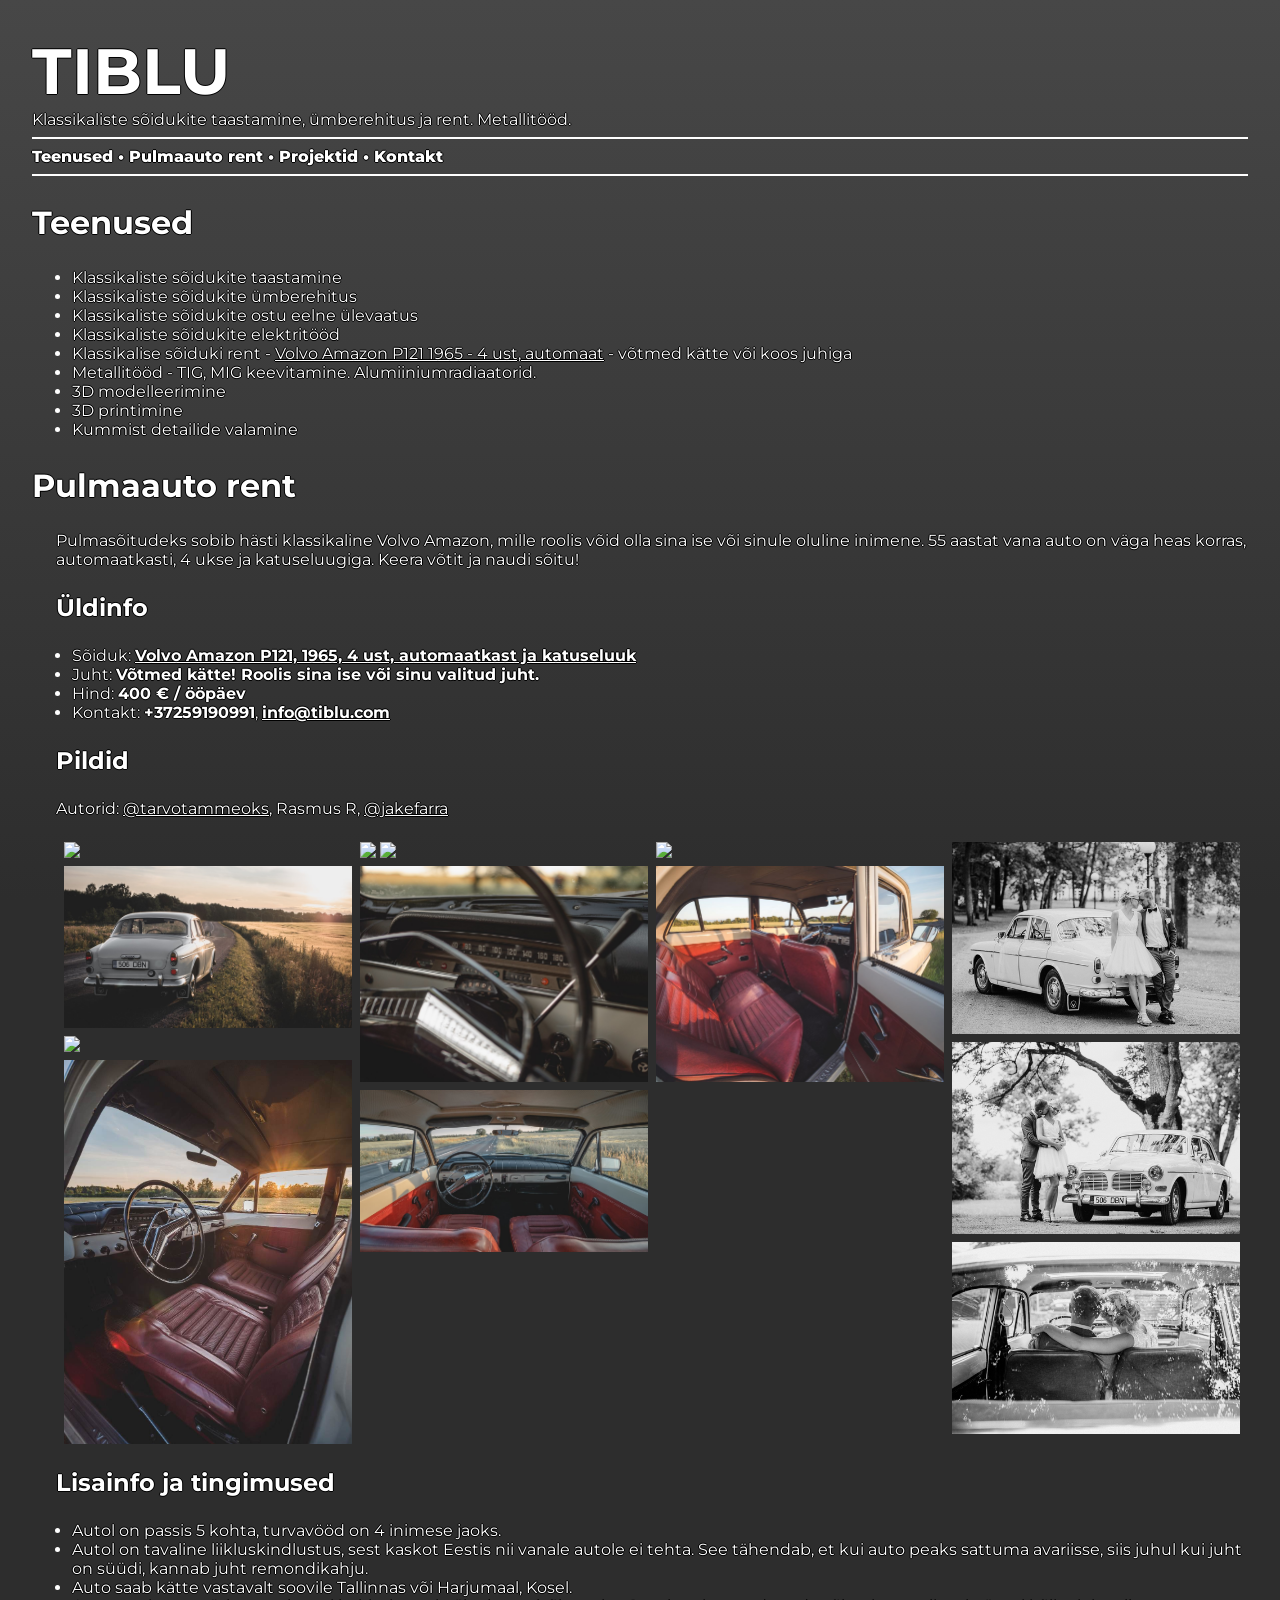
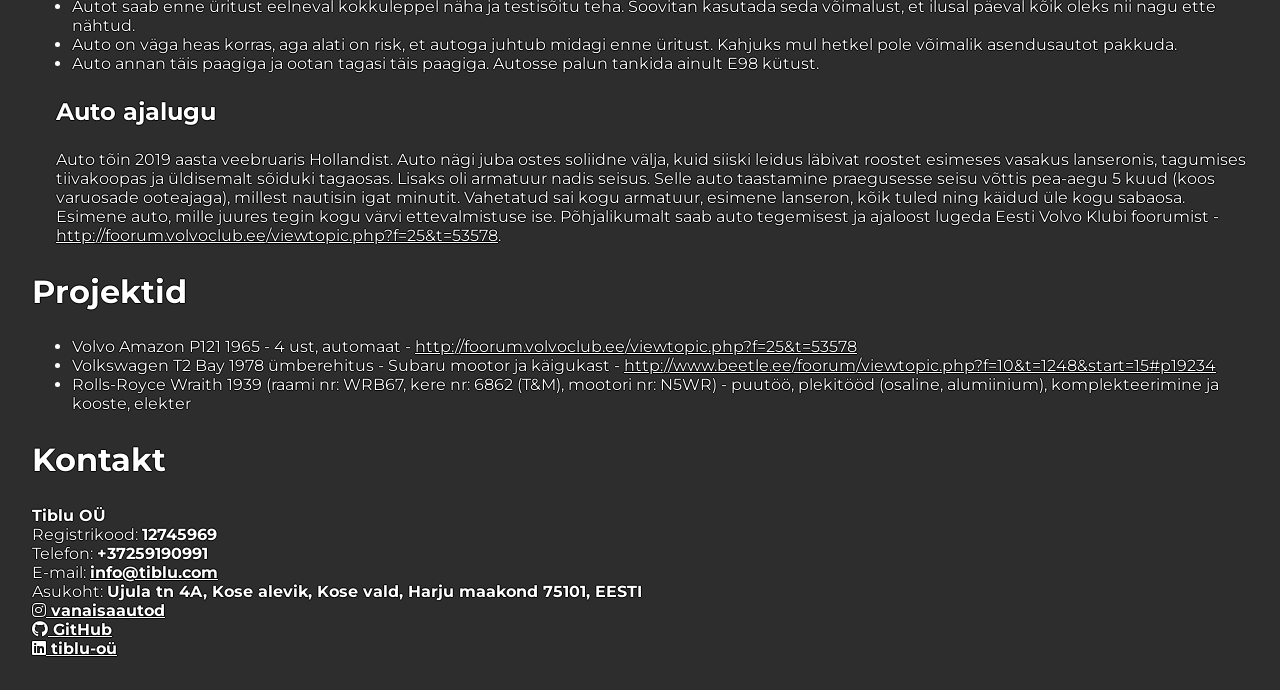
==== index.html @ 25f1cd24 "Add Rolls-Royce project and GitHub link" ====
<!DOCTYPE html>
<html lang="et">

<head>

    <meta charset="utf-8">
    <meta http-equiv="X-UA-Compatible" content="IE=edge">
    <meta name="viewport" content="width=device-width, initial-scale=1">
    <meta name="description" content="Metallitööd ja klassikaliste autode taastamine.">
    <meta name="keywords" content="vanasõidukid, klassikalised autod, metallitööd, keevitamine, tig, mig, radiaatorid, alumiiniumradiaatorid, autod, intercooler">

    <title>Tiblu.com - Tiblu OÜ - klassikaliste autode taastamine ja ümberehitus. Metallitööd.</title>

    <link href="https://fonts.googleapis.com/css?family=Montserrat:400,700" rel="stylesheet" type="text/css">
    <link href="https://cdnjs.cloudflare.com/ajax/libs/font-awesome/5.10.2/css/all.min.css" rel="stylesheet" type="text/css">

    <style>
        body {
            font-family: "Montserrat", "Helvetica Neue", Helvetica, Arial, sans-serif;
            color: white;
            padding: 2em;
            font-size: 16px;
            margin: 0 auto;
            text-shadow: -1px 0 black, 0 1px black, 1px 0 black, 0 -1px black;
            word-wrap: break-word;
            height: 100%;
            background: #2d2d2d linear-gradient(#474747, #2d2d2d) no-repeat fixed;
        }

        a {
            color: white;
        }

        a:hover {
            color: #97dc03
        }

        h1 {
            font-size: 4em;
        }

        h2 {
            font-size: 2em;
        }

        h3 {
            font-size: 1.5em;
        }

        h4 {
            font-size: 1em;
        }

        ul {
            padding-left: 1em;
        }

        header h1 {
            margin: 0;
        }

        header p {
            margin: 0;
        }

        nav {
            font-weight: 800;
            text-decoration: none;
        }

        nav a {
            text-decoration: none;
        }

        nav a:hover {
            text-decoration: underline;
        }

        section > section {
            padding: 0 0 0 1.5em;
        }

        hr {
            border: 0;
            border-bottom: 2px solid white;
        }

        /** SRC: https://www.w3schools.com/howto/howto_css_image_grid_responsive.asp **/
        .row {
            display: flex;
            flex-wrap: wrap;
            padding: 0 4px;
        }

        /* Create 4 equal columns that sits next to each other */
        .column {
            box-sizing: border-box;
            flex: 25%;
            max-width: 25%;
            padding: 0 4px;
        }

        .column img {
            margin-top: 8px;
            vertical-align: middle;
            width: 100%;
        }

        /* Responsive layout - makes a two column-layout instead of four columns */
        @media screen and (max-width: 800px) {
            .column {
                flex: 50%;
                max-width: 50%;
            }
        }

        /* Responsive layout - makes the two columns stack on top of each other instead of next to each other */
        @media screen and (max-width: 600px) {
            .column {
                flex: 100%;
                max-width: 100%;
            }
        }
    </style>
</head>

<body>

<header>
    <h1>TIBLU</h1>
    <p>
        Klassikaliste sõidukite taastamine, ümberehitus ja rent. Metallitööd.
    </p>
    <hr/>
    <nav>
        <a href="#teenused">Teenused</a> &bull; <a href="#pulmaauto_rent"> Pulmaauto rent</a> &bull; <a href="#projektid">Projektid</a> &bull; <a href="#kontakt">Kontakt</a>
    </nav>
    <hr/>
</header>
<section>
    <h2 id="teenused">Teenused</h2>
    <section>
        <ul>
            <li>Klassikaliste sõidukite taastamine</li>
            <li>Klassikaliste sõidukite ümberehitus</li>
            <li>Klassikaliste sõidukite ostu eelne ülevaatus</li>
            <li>Klassikaliste sõidukite elektritööd</li>
            <li>Klassikalise sõiduki rent - <a href="#pulmaauto_rent">Volvo Amazon P121 1965 - 4 ust, automaat</a> - võtmed kätte või koos juhiga</li>
            <li>Metallitööd - TIG, MIG keevitamine. Alumiiniumradiaatorid.</li>
            <li>3D modelleerimine</li>
            <li>3D printimine</li>
            <li>Kummist detailide valamine</li>
        </ul>
    </section>
</section>

<section>
    <h2 id="pulmaauto_rent">Pulmaauto rent</h2>
    <section>
        <p>
            Pulmasõitudeks sobib hästi klassikaline Volvo Amazon, mille roolis võid olla sina ise või sinule oluline inimene. 55 aastat vana auto on väga heas korras, automaatkasti, 4 ukse ja
            katuseluugiga.
            Keera võtit ja naudi sõitu!
        </p>
        <h3>Üldinfo</h3>
        <p>
        <ul>
            <li>Sõiduk: <b><a href="#pulmaauto_rent_pildid">Volvo Amazon P121, 1965, 4 ust, automaatkast ja katuseluuk</a></b></li>
            <li>Juht: <b>Võtmed kätte! Roolis sina ise või sinu valitud juht.</b></li>
            <li>Hind: <b>400 € / ööpäev</b></li>
            <li>Kontakt: <b>+37259190991</b>, <b><a href="mailto: info@tiblu.com">info@tiblu.com</a></b></li>
        </ul>
        </p>
        <h3 id="pulmaauto_rent_pildid">Pildid</h3>
        <p>Autorid: <a href="https://www.instagram.com/tarvotammeoks/">@tarvotammeoks</a>, Rasmus R, <a href="https://www.instagram.com/jakefarra/">@jakefarra</a></p>
        <p>
        <div class="row">
            <div class="column">
                <img src="images/volvo_amazon_p121_1965/1.jpg">
                <img src="images/volvo_amazon_p121_1965/7.jpg">
                <img src="images/volvo_amazon_p121_1965/6.jpg">
                <img src="images/volvo_amazon_p121_1965/9.jpg">
            </div>
            <div class="column">
                <img src="images/volvo_amazon_p121_1965/2.jpg">
                <img src="images/volvo_amazon_p121_1965/4.jpg">
                <img src="images/volvo_amazon_p121_1965/11.jpg">
                <img src="images/volvo_amazon_p121_1965/10.jpg">
            </div>
            <div class="column">
                <img src="images/volvo_amazon_p121_1965/3.jpg">
                <img src="images/volvo_amazon_p121_1965/8.jpg">
            </div>
            <div class="column">
                <img src="images/volvo_amazon_p121_1965/jf1.jpg">
                <img src="images/volvo_amazon_p121_1965/jf2.jpg">
                <img src="images/volvo_amazon_p121_1965/jf3.jpg">
            </div>
        </div>
        </p>
        <h3>Lisainfo ja tingimused</h3>
        <p>
        <ul>
            <li>Autol on passis 5 kohta, turvavööd on 4 inimese jaoks.</li>
            <li>Autol on tavaline liikluskindlustus, sest kaskot Eestis nii vanale autole ei tehta. See tähendab, et kui auto peaks sattuma avariisse, siis juhul kui juht on süüdi, kannab juht
                remondikahju.
            </li>
            <li>Auto saab kätte vastavalt soovile Tallinnas või Harjumaal, Kosel.</li>
            <li>Autot saab enne üritust eelneval kokkuleppel näha ja testisõitu teha. Soovitan kasutada seda võimalust, et ilusal päeval kõik oleks nii nagu ette nähtud.</li>
            <li>Auto on väga heas korras, aga alati on risk, et autoga juhtub midagi enne üritust. Kahjuks mul hetkel pole võimalik asendusautot pakkuda.</li>
            <li>Auto annan täis paagiga ja ootan tagasi täis paagiga. Autosse palun tankida ainult E98 kütust.</li>
        </ul>
        </p>
        <h3>Auto ajalugu</h3>
        <p>
            Auto tõin 2019 aasta veebruaris Hollandist. Auto nägi juba ostes soliidne välja, kuid siiski leidus läbivat roostet esimeses vasakus lanseronis, tagumises tiivakoopas ja üldisemalt sõiduki tagaosas. Lisaks oli armatuur nadis seisus.
            Selle auto taastamine praegusesse seisu võttis pea-aegu 5 kuud (koos varuosade ooteajaga), millest nautisin igat minutit. Vahetatud sai kogu armatuur, esimene lanseron, kõik tuled ning käidud üle kogu sabaosa.
            Esimene auto, mille juures tegin kogu värvi ettevalmistuse ise.
            Põhjalikumalt saab auto tegemisest ja ajaloost lugeda Eesti Volvo Klubi foorumist - <a href="http://foorum.volvoclub.ee/viewtopic.php?f=25&t=53578">http://foorum.volvoclub.ee/viewtopic.php?f=25&t=53578</a>.
        </p>
    </section>
</section>
<section>
    <h2 id="projektid">Projektid</h2>
    <section>
        <ul>
            <li>Volvo Amazon P121 1965 - 4 ust, automaat - <a href="http://foorum.volvoclub.ee/viewtopic.php?f=25&t=53578">http://foorum.volvoclub.ee/viewtopic.php?f=25&t=53578</a></li>
            <li>Volkswagen T2 Bay 1978 ümberehitus - Subaru mootor ja käigukast - <a href="http://www.beetle.ee/foorum/viewtopic.php?f=10&t=1248&start=15#p19234">http://www.beetle.ee/foorum/viewtopic.php?f=10&t=1248&start=15#p19234</a></li>
            <li>Rolls-Royce Wraith 1939 (raami nr: WRB67, kere nr: 6862 (T&M), mootori nr: N5WR) - puutöö, plekitööd (osaline, alumiinium), komplekteerimine ja kooste, elekter</li>
        </ul>
    </section>
</section>

<section>
    <h2 id="kontakt">Kontakt</h2>
    <div>
        <div><b>Tiblu OÜ</b></div>
        <div>Registrikood: <b>12745969</b></div>
        <div>Telefon: <b>+37259190991</b></div>
        <div>E-mail: <b><a href="mailto: info@tiblu.com">info@tiblu.com</a></b></div>
        <div>Asukoht: <b>Ujula tn 4A, Kose alevik, Kose vald, Harju maakond 75101, EESTI</b></div>
        <div><b><a href="https://www.instagram.com/vanaisaautod"><i class="fab fa-instagram"></i> vanaisaautod</a></b></div>
        <div><b><a href="https://github.com/tiblu"><i class="fab fa-github"></i> GitHub</a></b></div>
        <div><b><a href="https://linkedin.com/company/tiblu-oü"><i class="fab fa-linkedin"></i> tiblu-oü</a></b></div>
    </div>
</section>

</body>

</html>
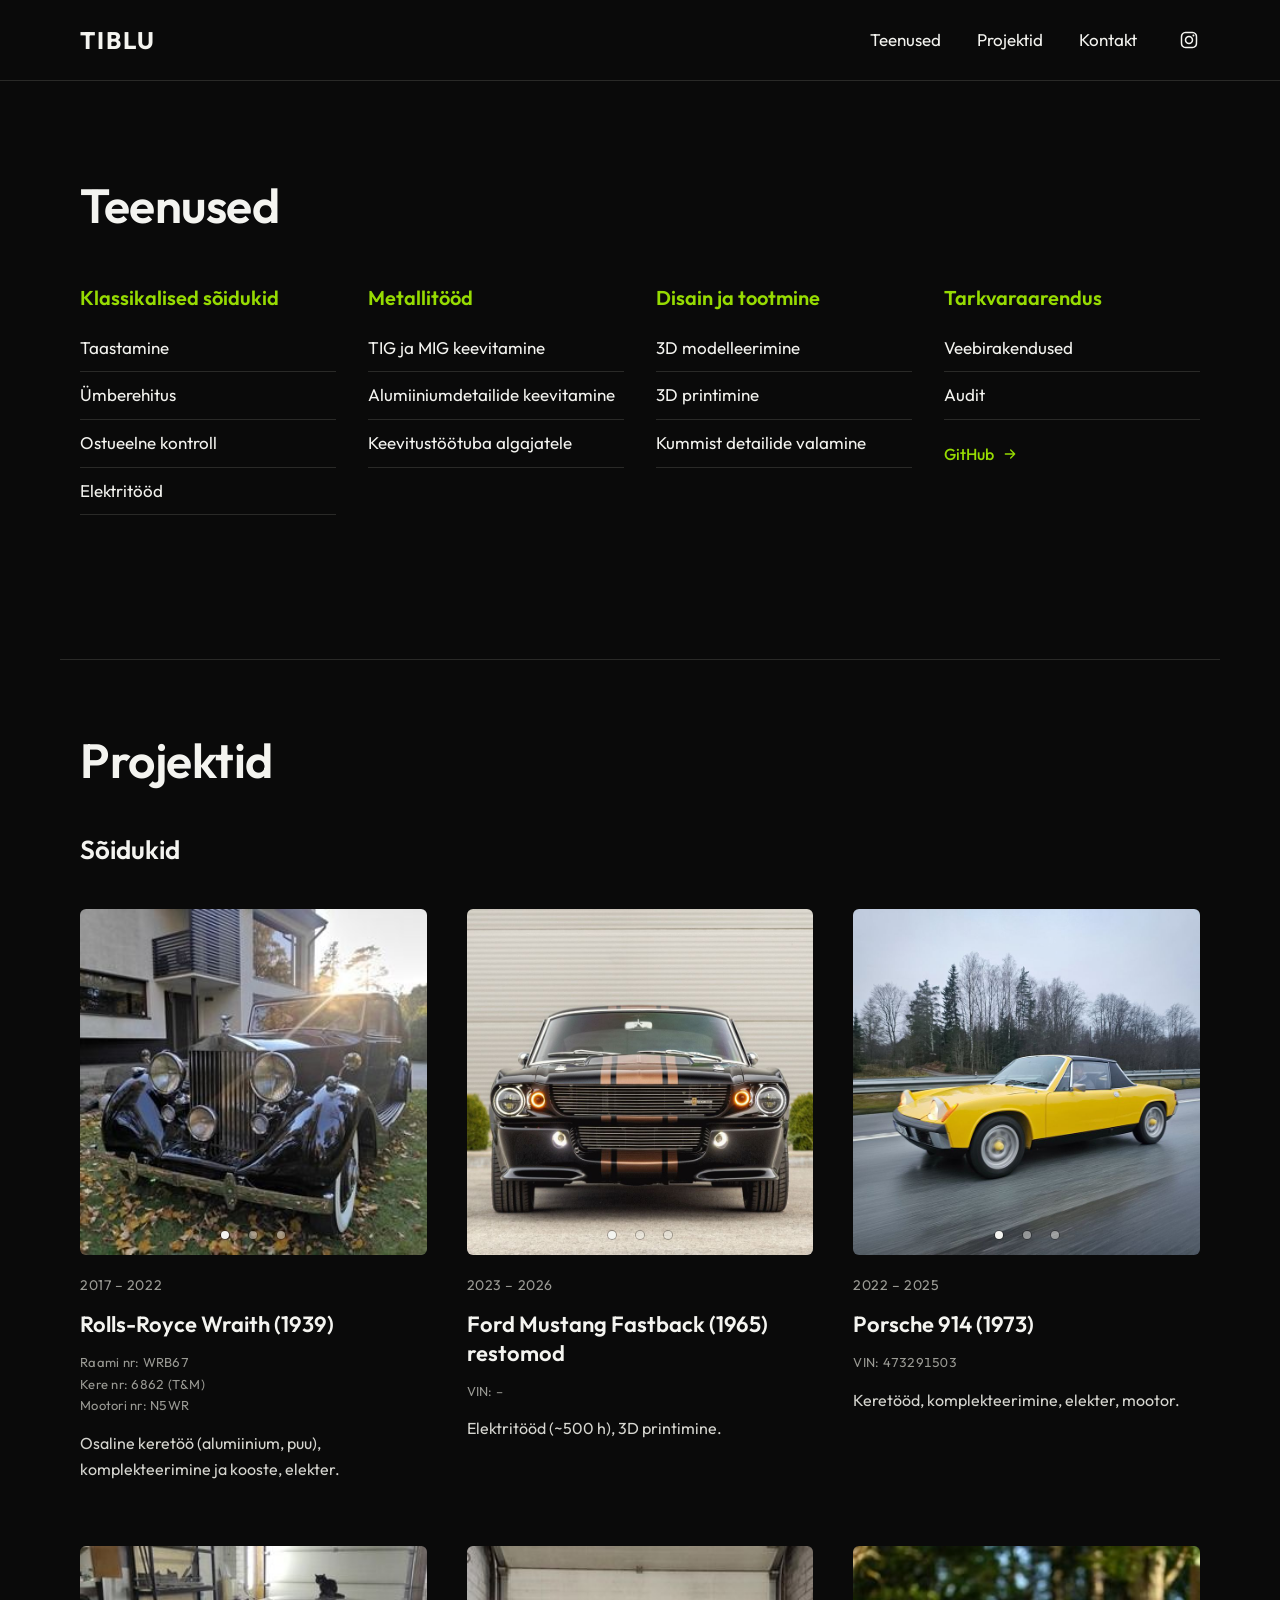
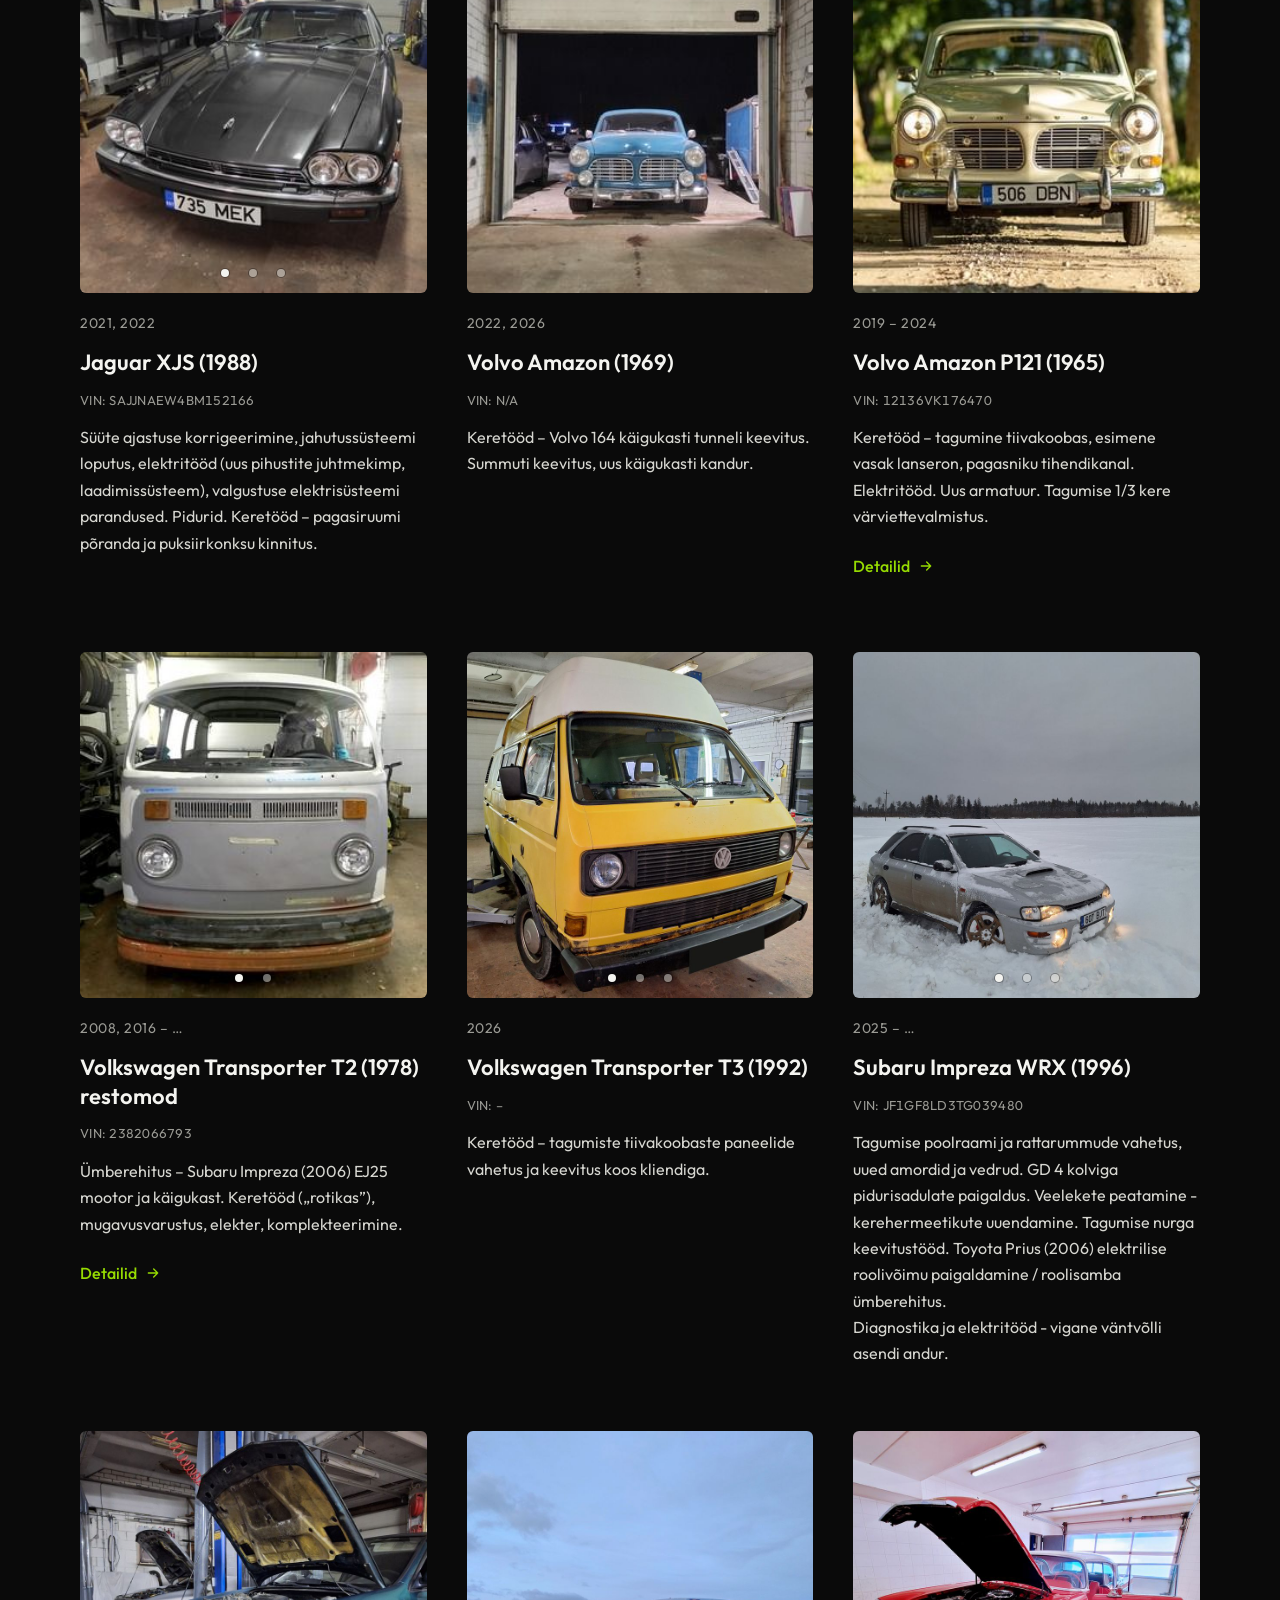
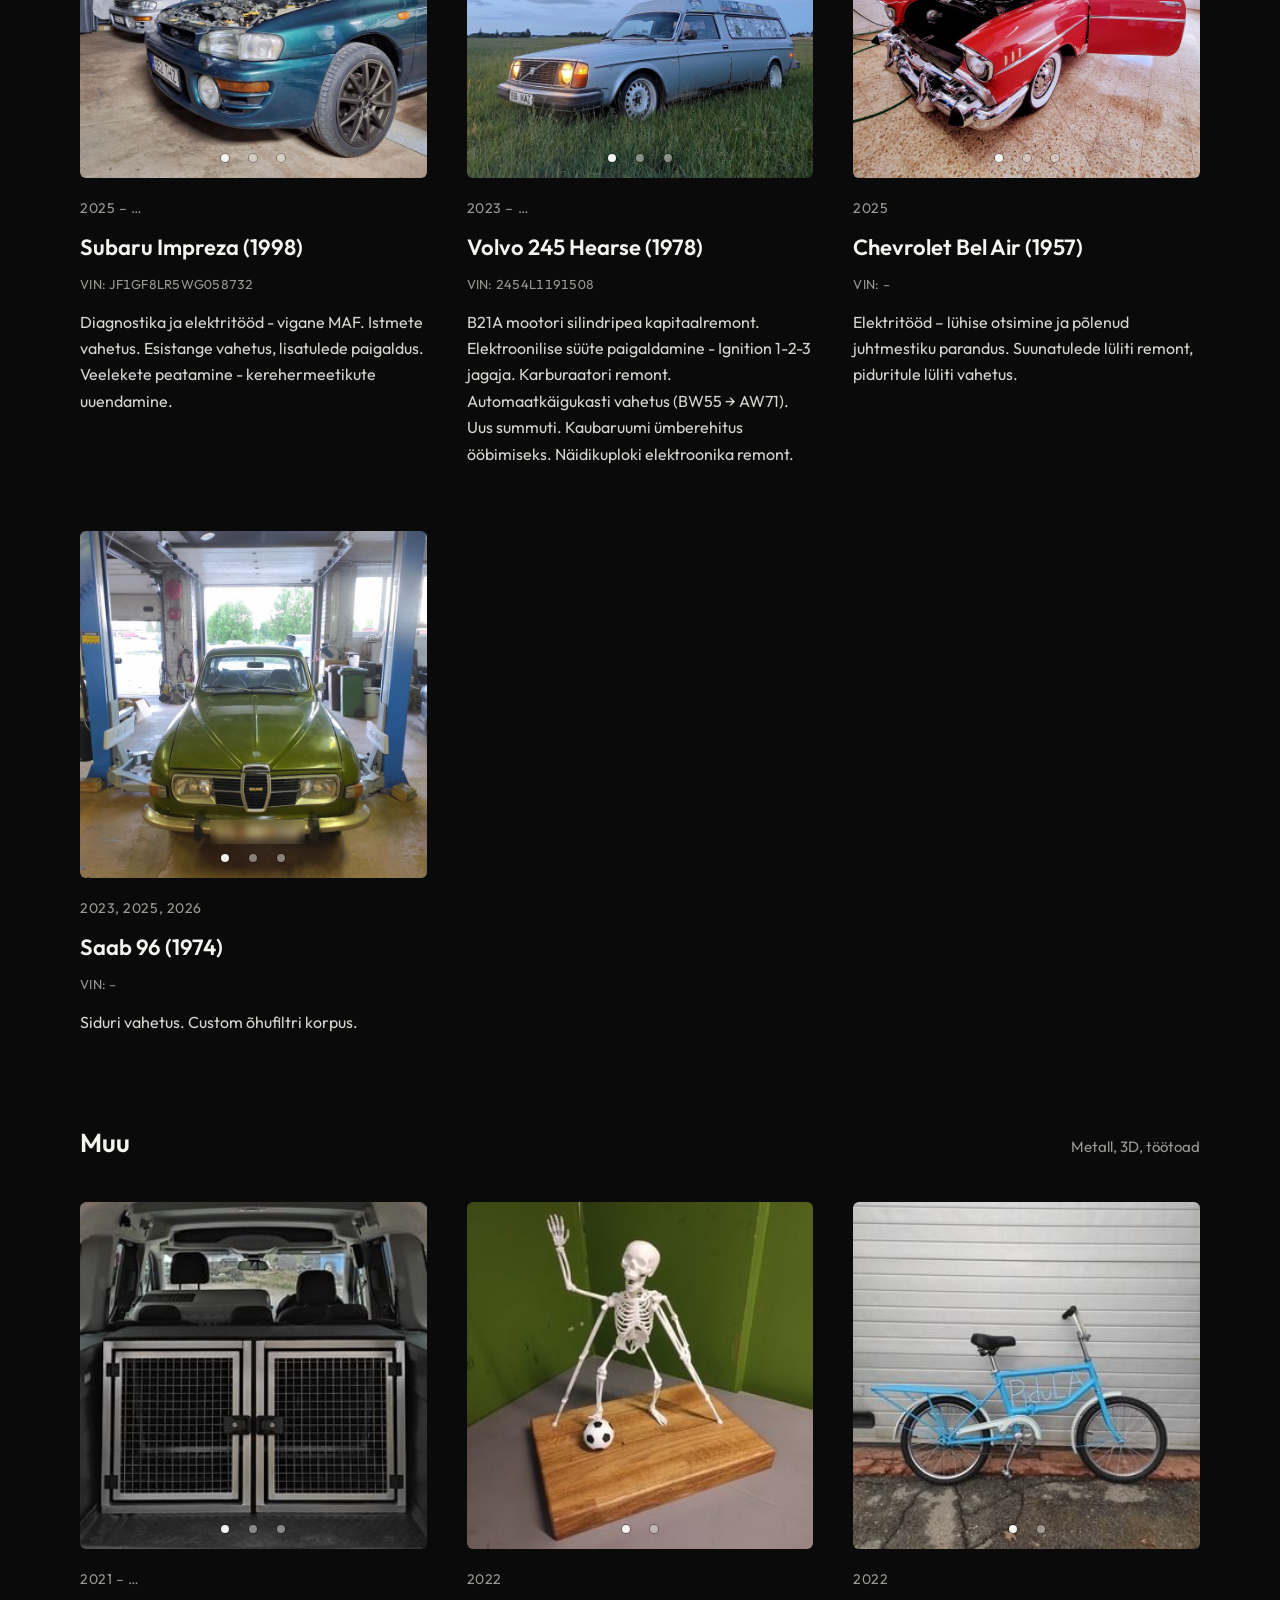
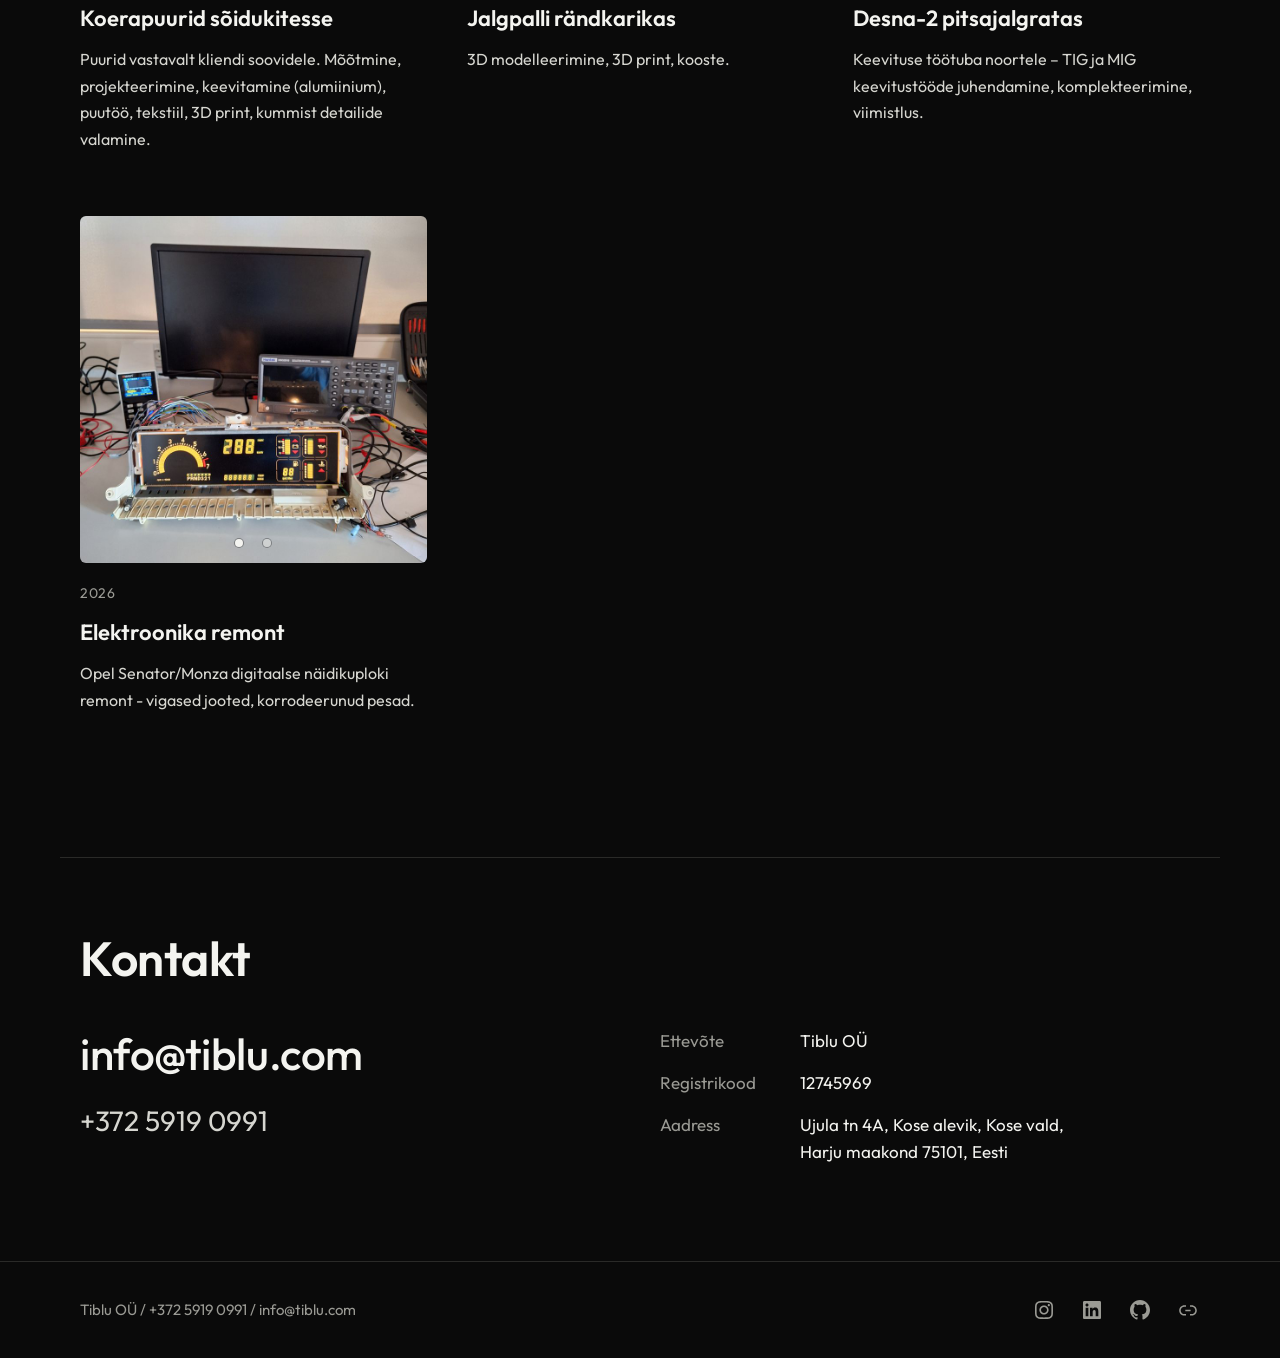
==== commit a03394b4: "Rebuild tiblu.com as a plain static site Replace the WordPress site with a single hand-edited page: " ====
--- a/index.html
+++ b/index.html
@@ -1,250 +1,309 @@
-<!DOCTYPE html>
+<!doctype html>
 <html lang="et">
-
 <head>
-
-    <meta charset="utf-8">
-    <meta http-equiv="X-UA-Compatible" content="IE=edge">
-    <meta name="viewport" content="width=device-width, initial-scale=1">
-    <meta name="description" content="Metallitööd ja klassikaliste autode taastamine.">
-    <meta name="keywords" content="vanasõidukid, klassikalised autod, metallitööd, keevitamine, tig, mig, radiaatorid, alumiiniumradiaatorid, autod, intercooler">
-
-    <title>Tiblu.com - Tiblu OÜ - klassikaliste autode taastamine ja ümberehitus. Metallitööd.</title>
-
-    <link href="https://fonts.googleapis.com/css?family=Montserrat:400,700" rel="stylesheet" type="text/css">
-    <link href="https://cdnjs.cloudflare.com/ajax/libs/font-awesome/5.10.2/css/all.min.css" rel="stylesheet" type="text/css">
-
-    <style>
-        body {
-            font-family: "Montserrat", "Helvetica Neue", Helvetica, Arial, sans-serif;
-            color: white;
-            padding: 2em;
-            font-size: 16px;
-            margin: 0 auto;
-            text-shadow: -1px 0 black, 0 1px black, 1px 0 black, 0 -1px black;
-            word-wrap: break-word;
-            height: 100%;
-            background: #2d2d2d linear-gradient(#474747, #2d2d2d) no-repeat fixed;
-        }
-
-        a {
-            color: white;
-        }
-
-        a:hover {
-            color: #97dc03
-        }
-
-        h1 {
-            font-size: 4em;
-        }
-
-        h2 {
-            font-size: 2em;
-        }
-
-        h3 {
-            font-size: 1.5em;
-        }
-
-        h4 {
-            font-size: 1em;
-        }
-
-        ul {
-            padding-left: 1em;
-        }
-
-        header h1 {
-            margin: 0;
-        }
-
-        header p {
-            margin: 0;
-        }
-
-        nav {
-            font-weight: 800;
-            text-decoration: none;
-        }
-
-        nav a {
-            text-decoration: none;
-        }
-
-        nav a:hover {
-            text-decoration: underline;
-        }
-
-        section > section {
-            padding: 0 0 0 1.5em;
-        }
-
-        hr {
-            border: 0;
-            border-bottom: 2px solid white;
-        }
-
-        /** SRC: https://www.w3schools.com/howto/howto_css_image_grid_responsive.asp **/
-        .row {
-            display: flex;
-            flex-wrap: wrap;
-            padding: 0 4px;
-        }
-
-        /* Create 4 equal columns that sits next to each other */
-        .column {
-            box-sizing: border-box;
-            flex: 25%;
-            max-width: 25%;
-            padding: 0 4px;
-        }
-
-        .column img {
-            margin-top: 8px;
-            vertical-align: middle;
-            width: 100%;
-        }
-
-        /* Responsive layout - makes a two column-layout instead of four columns */
-        @media screen and (max-width: 800px) {
-            .column {
-                flex: 50%;
-                max-width: 50%;
-            }
-        }
-
-        /* Responsive layout - makes the two columns stack on top of each other instead of next to each other */
-        @media screen and (max-width: 600px) {
-            .column {
-                flex: 100%;
-                max-width: 100%;
-            }
-        }
-    </style>
+<!-- Google tag (gtag.js) -->
+<script async src="https://www.googletagmanager.com/gtag/js?id=G-PZJDCN054G"></script>
+<script>
+  window.dataLayer = window.dataLayer || [];
+  function gtag(){dataLayer.push(arguments);}
+  gtag('js', new Date());
+
+  gtag('config', 'G-PZJDCN054G');
+</script>
+<meta charset="utf-8">
+<meta name="viewport" content="width=device-width, initial-scale=1">
+<title>Tiblu OÜ – klassikaliste autode taastamine ja ümberehitus. Metallitööd. Tarkvaraarendus.</title>
+<meta name="description" content="Klassikaliste sõidukite taastamine, ümberehitus, ostueelne kontroll ja elektritööd. TIG ja MIG keevitamine, keevitustöötoad, 3D modelleerimine ja printimine. Tarkvaraarendus. Kose, Harjumaa.">
+<link rel="canonical" href="https://tiblu.com/">
+<meta property="og:type" content="website">
+<meta property="og:url" content="https://tiblu.com/">
+<meta property="og:title" content="Tiblu OÜ – klassikalised autod, metallitööd, tarkvaraarendus">
+<meta property="og:description" content="Klassikaliste sõidukite taastamine ja ümberehitus, metallitööd ja tarkvaraarendus. Kose, Harjumaa.">
+<meta property="og:image" content="https://tiblu.com/images/rolls-royce-wraith-1939/1.jpg">
+<meta name="theme-color" content="#0a0a0a">
+<link rel="icon" href="favicon.ico">
+<link rel="preconnect" href="https://fonts.googleapis.com">
+<link rel="preconnect" href="https://fonts.gstatic.com" crossorigin>
+<link rel="stylesheet" href="https://fonts.googleapis.com/css2?family=Outfit:wght@400;500;600;700&amp;display=swap">
+<link rel="stylesheet" href="styles.css">
+<script src="main.js" defer></script>
 </head>
-
 <body>
 
-<header>
-    <h1>TIBLU</h1>
-    <p>
-        Klassikaliste sõidukite taastamine, ümberehitus ja rent. Metallitööd.
-    </p>
-    <hr/>
-    <nav>
-        <a href="#teenused">Teenused</a> &bull; <a href="#pulmaauto_rent"> Pulmaauto rent</a> &bull; <a href="#projektid">Projektid</a> &bull; <a href="#kontakt">Kontakt</a>
+<header class="site-header">
+  <div class="wrap header-inner">
+    <a class="logo" href="#top">TIBLU</a>
+    <nav class="main-nav" aria-label="Peamenüü">
+      <a href="#teenused">Teenused</a>
+      <a href="#projektid">Projektid</a>
+      <a href="#kontakt">Kontakt</a>
+      <a class="icon-link" href="https://instagram.com/vanaisaautod" aria-label="Instagram"><svg width="24" height="24" viewBox="0 0 24 24" fill="currentColor" aria-hidden="true" focusable="false"><path d="M12,4.622c2.403,0,2.688,0.009,3.637,0.052c0.877,0.04,1.354,0.187,1.671,0.31c0.42,0.163,0.72,0.358,1.035,0.673 c0.315,0.315,0.51,0.615,0.673,1.035c0.123,0.317,0.27,0.794,0.31,1.671c0.043,0.949,0.052,1.234,0.052,3.637 s-0.009,2.688-0.052,3.637c-0.04,0.877-0.187,1.354-0.31,1.671c-0.163,0.42-0.358,0.72-0.673,1.035 c-0.315,0.315-0.615,0.51-1.035,0.673c-0.317,0.123-0.794,0.27-1.671,0.31c-0.949,0.043-1.233,0.052-3.637,0.052 s-2.688-0.009-3.637-0.052c-0.877-0.04-1.354-0.187-1.671-0.31c-0.42-0.163-0.72-0.358-1.035-0.673 c-0.315-0.315-0.51-0.615-0.673-1.035c-0.123-0.317-0.27-0.794-0.31-1.671C4.631,14.688,4.622,14.403,4.622,12 s0.009-2.688,0.052-3.637c0.04-0.877,0.187-1.354,0.31-1.671c0.163-0.42,0.358-0.72,0.673-1.035 c0.315-0.315,0.615-0.51,1.035-0.673c0.317-0.123,0.794-0.27,1.671-0.31C9.312,4.631,9.597,4.622,12,4.622 M12,3 C9.556,3,9.249,3.01,8.289,3.054C7.331,3.098,6.677,3.25,6.105,3.472C5.513,3.702,5.011,4.01,4.511,4.511 c-0.5,0.5-0.808,1.002-1.038,1.594C3.25,6.677,3.098,7.331,3.054,8.289C3.01,9.249,3,9.556,3,12c0,2.444,0.01,2.751,0.054,3.711 c0.044,0.958,0.196,1.612,0.418,2.185c0.23,0.592,0.538,1.094,1.038,1.594c0.5,0.5,1.002,0.808,1.594,1.038 c0.572,0.222,1.227,0.375,2.185,0.418C9.249,20.99,9.556,21,12,21s2.751-0.01,3.711-0.054c0.958-0.044,1.612-0.196,2.185-0.418 c0.592-0.23,1.094-0.538,1.594-1.038c0.5-0.5,0.808-1.002,1.038-1.594c0.222-0.572,0.375-1.227,0.418-2.185 C20.99,14.751,21,14.444,21,12s-0.01-2.751-0.054-3.711c-0.044-0.958-0.196-1.612-0.418-2.185c-0.23-0.592-0.538-1.094-1.038-1.594 c-0.5-0.5-1.002-0.808-1.594-1.038c-0.572-0.222-1.227-0.375-2.185-0.418C14.751,3.01,14.444,3,12,3L12,3z M12,7.378 c-2.552,0-4.622,2.069-4.622,4.622S9.448,16.622,12,16.622s4.622-2.069,4.622-4.622S14.552,7.378,12,7.378z M12,15 c-1.657,0-3-1.343-3-3s1.343-3,3-3s3,1.343,3,3S13.657,15,12,15z M16.804,6.116c-0.596,0-1.08,0.484-1.08,1.08 s0.484,1.08,1.08,1.08c0.596,0,1.08-0.484,1.08-1.08S17.401,6.116,16.804,6.116z"></path></svg></a>
     </nav>
-    <hr/>
+  </div>
 </header>
-<section>
-    <h2 id="teenused">Teenused</h2>
-    <section>
+
+<main>
+  <section id="teenused" class="wrap section section-first">
+    <h1 id="top">Teenused</h1>
+    <div class="services">
+      <div class="service">
+        <h3>Klassikalised sõidukid</h3>
         <ul>
-            <li>Klassikaliste sõidukite taastamine</li>
-            <li>Klassikaliste sõidukite ümberehitus</li>
-            <li>Klassikaliste sõidukite ostu eelne ülevaatus</li>
-            <li>Klassikaliste sõidukite elektritööd</li>
-            <li>Klassikalise sõiduki rent - <a href="#pulmaauto_rent">Volvo Amazon P121 1965 - 4 ust, automaat</a> - võtmed kätte või koos juhiga</li>
-            <li>Metallitööd - TIG, MIG keevitamine. Alumiiniumradiaatorid.</li>
-            <li>3D modelleerimine</li>
-            <li>3D printimine</li>
-            <li>Kummist detailide valamine</li>
+          <li>Taastamine</li>
+          <li>Ümberehitus</li>
+          <li>Ostueelne kontroll</li>
+          <li>Elektritööd</li>
         </ul>
-    </section>
-</section>
-
-<section>
-    <h2 id="pulmaauto_rent">Pulmaauto rent</h2>
-    <section>
-        <p>
-            Pulmasõitudeks sobib hästi klassikaline Volvo Amazon, mille roolis võid olla sina ise või sinule oluline inimene. 55 aastat vana auto on väga heas korras, automaatkasti, 4 ukse ja
-            katuseluugiga.
-            Keera võtit ja naudi sõitu!
-        </p>
-        <h3>Üldinfo</h3>
-        <p>
+      </div>
+      <div class="service">
+        <h3>Metallitööd</h3>
         <ul>
-            <li>Sõiduk: <b><a href="#pulmaauto_rent_pildid">Volvo Amazon P121, 1965, 4 ust, automaatkast ja katuseluuk</a></b></li>
-            <li>Juht: <b>Võtmed kätte! Roolis sina ise või sinu valitud juht.</b></li>
-            <li>Hind: <b>400 € / ööpäev</b></li>
-            <li>Kontakt: <b>+37259190991</b>, <b><a href="mailto: info@tiblu.com">info@tiblu.com</a></b></li>
+          <li>TIG ja MIG keevitamine</li>
+          <li>Alumiiniumdetailide keevitamine</li>
+          <li>Keevitustöötuba algajatele</li>
         </ul>
-        </p>
-        <h3 id="pulmaauto_rent_pildid">Pildid</h3>
-        <p>Autorid: <a href="https://www.instagram.com/tarvotammeoks/">@tarvotammeoks</a>, Rasmus R, <a href="https://www.instagram.com/jakefarra/">@jakefarra</a></p>
-        <p>
-        <div class="row">
-            <div class="column">
-                <img src="images/volvo_amazon_p121_1965/1.jpg">
-                <img src="images/volvo_amazon_p121_1965/7.jpg">
-                <img src="images/volvo_amazon_p121_1965/6.jpg">
-                <img src="images/volvo_amazon_p121_1965/9.jpg">
-            </div>
-            <div class="column">
-                <img src="images/volvo_amazon_p121_1965/2.jpg">
-                <img src="images/volvo_amazon_p121_1965/4.jpg">
-                <img src="images/volvo_amazon_p121_1965/11.jpg">
-                <img src="images/volvo_amazon_p121_1965/10.jpg">
-            </div>
-            <div class="column">
-                <img src="images/volvo_amazon_p121_1965/3.jpg">
-                <img src="images/volvo_amazon_p121_1965/8.jpg">
-            </div>
-            <div class="column">
-                <img src="images/volvo_amazon_p121_1965/jf1.jpg">
-                <img src="images/volvo_amazon_p121_1965/jf2.jpg">
-                <img src="images/volvo_amazon_p121_1965/jf3.jpg">
-            </div>
-        </div>
-        </p>
-        <h3>Lisainfo ja tingimused</h3>
-        <p>
+      </div>
+      <div class="service">
+        <h3>Disain ja tootmine</h3>
         <ul>
-            <li>Autol on passis 5 kohta, turvavööd on 4 inimese jaoks.</li>
-            <li>Autol on tavaline liikluskindlustus, sest kaskot Eestis nii vanale autole ei tehta. See tähendab, et kui auto peaks sattuma avariisse, siis juhul kui juht on süüdi, kannab juht
-                remondikahju.
-            </li>
-            <li>Auto saab kätte vastavalt soovile Tallinnas või Harjumaal, Kosel.</li>
-            <li>Autot saab enne üritust eelneval kokkuleppel näha ja testisõitu teha. Soovitan kasutada seda võimalust, et ilusal päeval kõik oleks nii nagu ette nähtud.</li>
-            <li>Auto on väga heas korras, aga alati on risk, et autoga juhtub midagi enne üritust. Kahjuks mul hetkel pole võimalik asendusautot pakkuda.</li>
-            <li>Auto annan täis paagiga ja ootan tagasi täis paagiga. Autosse palun tankida ainult E98 kütust.</li>
+          <li>3D modelleerimine</li>
+          <li>3D printimine</li>
+          <li>Kummist detailide valamine</li>
         </ul>
-        </p>
-        <h3>Auto ajalugu</h3>
-        <p>
-            Auto tõin 2019 aasta veebruaris Hollandist. Auto nägi juba ostes soliidne välja, kuid siiski leidus läbivat roostet esimeses vasakus lanseronis, tagumises tiivakoopas ja üldisemalt sõiduki tagaosas. Lisaks oli armatuur nadis seisus.
-            Selle auto taastamine praegusesse seisu võttis pea-aegu 5 kuud (koos varuosade ooteajaga), millest nautisin igat minutit. Vahetatud sai kogu armatuur, esimene lanseron, kõik tuled ning käidud üle kogu sabaosa.
-            Esimene auto, mille juures tegin kogu värvi ettevalmistuse ise.
-            Põhjalikumalt saab auto tegemisest ja ajaloost lugeda Eesti Volvo Klubi foorumist - <a href="http://foorum.volvoclub.ee/viewtopic.php?f=25&t=53578">http://foorum.volvoclub.ee/viewtopic.php?f=25&t=53578</a>.
-        </p>
-    </section>
-</section>
-<section>
-    <h2 id="projektid">Projektid</h2>
-    <section>
+      </div>
+      <div class="service">
+        <h3>Tarkvaraarendus</h3>
         <ul>
-            <li>Volvo Amazon P121 1965 - 4 ust, automaat - <a href="http://foorum.volvoclub.ee/viewtopic.php?f=25&t=53578">http://foorum.volvoclub.ee/viewtopic.php?f=25&t=53578</a></li>
-            <li>Volkswagen T2 Bay 1978 ümberehitus - Subaru mootor ja käigukast - <a href="http://www.beetle.ee/foorum/viewtopic.php?f=10&t=1248&start=15#p19234">http://www.beetle.ee/foorum/viewtopic.php?f=10&t=1248&start=15#p19234</a></li>
-            <li>Rolls-Royce Wraith 1939 (raami nr: WRB67, kere nr: 6862 (T&M), mootori nr: N5WR) - puutöö, plekitööd (osaline, alumiinium), komplekteerimine ja kooste, elekter</li>
+          <li>Veebirakendused</li>
+          <li>Audit</li>
         </ul>
-    </section>
-</section>
-
-<section>
-    <h2 id="kontakt">Kontakt</h2>
-    <div>
-        <div><b>Tiblu OÜ</b></div>
-        <div>Registrikood: <b>12745969</b></div>
-        <div>Telefon: <b>+37259190991</b></div>
-        <div>E-mail: <b><a href="mailto: info@tiblu.com">info@tiblu.com</a></b></div>
-        <div>Asukoht: <b>Ujula tn 4A, Kose alevik, Kose vald, Harju maakond 75101, EESTI</b></div>
-        <div><b><a href="https://www.instagram.com/vanaisaautod"><i class="fab fa-instagram"></i> vanaisaautod</a></b></div>
-        <div><b><a href="https://github.com/tiblu"><i class="fab fa-github"></i> GitHub</a></b></div>
-        <div><b><a href="https://linkedin.com/company/tiblu-oü"><i class="fab fa-linkedin"></i> tiblu-oü</a></b></div>
-    </div>
-</section>
+        <a class="arrow-link" href="https://github.com/tiblu">GitHub<svg width="16" height="16" viewBox="0 0 24 24" fill="none" stroke="currentColor" stroke-width="2" stroke-linecap="round" stroke-linejoin="round" aria-hidden="true" focusable="false"><path d="M5 12h14M13 6l6 6-6 6"></path></svg></a>
+      </div>
+    </div>
+  </section>
+
+  <section id="projektid" class="wrap section">
+    <h2>Projektid</h2>
+
+    <div class="group-head">
+      <h3>Sõidukid</h3>
+    </div>
+    <div class="cards">
+      <article class="card">
+        <div class="car" tabindex="0" aria-label="Rolls-Royce Wraith (1939) – pildid">
+          <img class="is-active" src="images/rolls-royce-wraith-1939/1.jpg" alt="Rolls-Royce Wraith (1939) – pilt 1/3" width="800" height="800" loading="eager" decoding="async">
+          <img src="images/rolls-royce-wraith-1939/2.jpg" alt="Rolls-Royce Wraith (1939) – pilt 2/3" width="800" height="800" loading="lazy" decoding="async">
+          <img src="images/rolls-royce-wraith-1939/3.jpg" alt="Rolls-Royce Wraith (1939) – pilt 3/3" width="800" height="800" loading="lazy" decoding="async">
+        </div>
+        <div class="card-years">2017 – 2022</div>
+        <h4>Rolls-Royce Wraith (1939)</h4>
+        <div class="card-ids"><span>Raami nr: WRB67</span><span>Kere nr: 6862 (T&amp;M)</span><span>Mootori nr: N5WR</span></div>
+        <p class="card-desc">Osaline keretöö (alumiinium, puu), komplekteerimine ja kooste, elekter.</p>
+      </article>
+      <article class="card">
+        <div class="car" tabindex="0" aria-label="Ford Mustang Fastback (1965) restomod – pildid">
+          <img class="is-active" src="images/ford-mustang-fastback-1965-restomod/1.jpg" alt="Ford Mustang Fastback (1965) restomod – pilt 1/3" width="800" height="800" loading="eager" decoding="async">
+          <img src="images/ford-mustang-fastback-1965-restomod/2.jpg" alt="Ford Mustang Fastback (1965) restomod – pilt 2/3" width="800" height="800" loading="lazy" decoding="async">
+          <img src="images/ford-mustang-fastback-1965-restomod/3.jpg" alt="Ford Mustang Fastback (1965) restomod – pilt 3/3" width="800" height="800" loading="lazy" decoding="async">
+        </div>
+        <div class="card-years">2023 – 2026</div>
+        <h4>Ford Mustang Fastback (1965) restomod</h4>
+        <div class="card-ids"><span>VIN: –</span></div>
+        <p class="card-desc">Elektritööd (~500 h), 3D printimine.</p>
+      </article>
+      <article class="card">
+        <div class="car" tabindex="0" aria-label="Porsche 914 (1973) – pildid">
+          <img class="is-active" src="images/porsche-914-1973/1.jpg" alt="Porsche 914 (1973) – pilt 1/3" width="800" height="800" loading="eager" decoding="async">
+          <img src="images/porsche-914-1973/2.jpg" alt="Porsche 914 (1973) – pilt 2/3" width="800" height="800" loading="lazy" decoding="async">
+          <img src="images/porsche-914-1973/3.jpg" alt="Porsche 914 (1973) – pilt 3/3" width="800" height="800" loading="lazy" decoding="async">
+        </div>
+        <div class="card-years">2022 – 2025</div>
+        <h4>Porsche 914 (1973)</h4>
+        <div class="card-ids"><span>VIN: 473291503</span></div>
+        <p class="card-desc">Keretööd, komplekteerimine, elekter, mootor.</p>
+      </article>
+      <article class="card">
+        <div class="car" tabindex="0" aria-label="Jaguar XJS (1988) – pildid">
+          <img class="is-active" src="images/jaguar-xjs-1988/1.jpg" alt="Jaguar XJS (1988) – pilt 1/3" width="800" height="800" loading="lazy" decoding="async">
+          <img src="images/jaguar-xjs-1988/2.jpg" alt="Jaguar XJS (1988) – pilt 2/3" width="800" height="800" loading="lazy" decoding="async">
+          <img src="images/jaguar-xjs-1988/3.jpg" alt="Jaguar XJS (1988) – pilt 3/3" width="800" height="800" loading="lazy" decoding="async">
+        </div>
+        <div class="card-years">2021, 2022</div>
+        <h4>Jaguar XJS (1988)</h4>
+        <div class="card-ids"><span>VIN: SAJJNAEW4BM152166</span></div>
+        <p class="card-desc">Süüte ajastuse korrigeerimine, jahutussüsteemi loputus, elektritööd (uus pihustite juhtmekimp, laadimissüsteem), valgustuse elektrisüsteemi parandused. Pidurid. Keretööd – pagasiruumi põranda ja puksiirkonksu kinnitus.</p>
+      </article>
+      <article class="card">
+        <div class="car">
+          <img class="is-active" src="images/volvo-amazon-1969/1.jpg" alt="Volvo Amazon (1969)" width="800" height="800" loading="lazy" decoding="async">
+        </div>
+        <div class="card-years">2022, 2026</div>
+        <h4>Volvo Amazon (1969)</h4>
+        <div class="card-ids"><span>VIN: N/A</span></div>
+        <p class="card-desc">Keretööd – Volvo 164 käigukasti tunneli keevitus. Summuti keevitus, uus käigukasti kandur.</p>
+      </article>
+      <article class="card">
+        <div class="car">
+          <img class="is-active" src="images/volvo-amazon-p121-1965/1.jpg" alt="Volvo Amazon P121 (1965)" width="800" height="800" loading="lazy" decoding="async">
+        </div>
+        <div class="card-years">2019 – 2024</div>
+        <h4>Volvo Amazon P121 (1965)</h4>
+        <div class="card-ids"><span>VIN: 12136VK176470</span></div>
+        <p class="card-desc">Keretööd – tagumine tiivakoobas, esimene vasak lanseron, pagasniku tihendikanal. Elektritööd. Uus armatuur. Tagumise 1/3 kere värviettevalmistus.</p>
+        <a class="arrow-link" href="https://foorum.volvoclub.ee/viewtopic.php?f=25&amp;t=53578" target="_blank" rel="noopener">Detailid<svg width="16" height="16" viewBox="0 0 24 24" fill="none" stroke="currentColor" stroke-width="2" stroke-linecap="round" stroke-linejoin="round" aria-hidden="true" focusable="false"><path d="M5 12h14M13 6l6 6-6 6"></path></svg></a>
+      </article>
+      <article class="card">
+        <div class="car" tabindex="0" aria-label="Volkswagen Transporter T2 (1978) restomod – pildid">
+          <img class="is-active" src="images/volkswagen-transporter-t2-1978-restomod/1.jpg" alt="Volkswagen Transporter T2 (1978) restomod – pilt 1/2" width="800" height="800" loading="lazy" decoding="async">
+          <img src="images/volkswagen-transporter-t2-1978-restomod/2.jpg" alt="Volkswagen Transporter T2 (1978) restomod – pilt 2/2" width="800" height="800" loading="lazy" decoding="async">
+        </div>
+        <div class="card-years">2008, 2016 – …</div>
+        <h4>Volkswagen Transporter T2 (1978) restomod</h4>
+        <div class="card-ids"><span>VIN: 2382066793</span></div>
+        <p class="card-desc">Ümberehitus – Subaru Impreza (2006) EJ25 mootor ja käigukast. Keretööd („rotikas”), mugavusvarustus, elekter, komplekteerimine.</p>
+        <a class="arrow-link" href="https://aircooledclub.ee/foorum/viewtopic.php?p=18331#p18331" target="_blank" rel="noopener">Detailid<svg width="16" height="16" viewBox="0 0 24 24" fill="none" stroke="currentColor" stroke-width="2" stroke-linecap="round" stroke-linejoin="round" aria-hidden="true" focusable="false"><path d="M5 12h14M13 6l6 6-6 6"></path></svg></a>
+      </article>
+      <article class="card">
+        <div class="car" tabindex="0" aria-label="Volkswagen Transporter T3 (1992) – pildid">
+          <img class="is-active" src="images/volkswagen-transporter-t3-1992/1.jpg" alt="Volkswagen Transporter T3 (1992) – pilt 1/3" width="800" height="800" loading="lazy" decoding="async">
+          <img src="images/volkswagen-transporter-t3-1992/2.jpg" alt="Volkswagen Transporter T3 (1992) – pilt 2/3" width="800" height="800" loading="lazy" decoding="async">
+          <img src="images/volkswagen-transporter-t3-1992/3.jpg" alt="Volkswagen Transporter T3 (1992) – pilt 3/3" width="800" height="800" loading="lazy" decoding="async">
+        </div>
+        <div class="card-years">2026</div>
+        <h4>Volkswagen Transporter T3 (1992)</h4>
+        <div class="card-ids"><span>VIN: –</span></div>
+        <p class="card-desc">Keretööd – tagumiste tiivakoobaste paneelide vahetus ja keevitus koos kliendiga.</p>
+      </article>
+      <article class="card">
+        <div class="car" tabindex="0" aria-label="Subaru Impreza WRX (1996) – pildid">
+          <img class="is-active" src="images/subaru-impreza-wrx-1996/1.jpg" alt="Subaru Impreza WRX (1996) – pilt 1/3" width="800" height="800" loading="lazy" decoding="async">
+          <img src="images/subaru-impreza-wrx-1996/2.jpg" alt="Subaru Impreza WRX (1996) – pilt 2/3" width="800" height="800" loading="lazy" decoding="async">
+          <img src="images/subaru-impreza-wrx-1996/3.jpg" alt="Subaru Impreza WRX (1996) – pilt 3/3" width="800" height="800" loading="lazy" decoding="async">
+        </div>
+        <div class="card-years">2025 – …</div>
+        <h4>Subaru Impreza WRX (1996)</h4>
+        <div class="card-ids"><span>VIN: JF1GF8LD3TG039480</span></div>
+        <p class="card-desc">Tagumise poolraami ja rattarummude vahetus, uued amordid ja vedrud. GD 4 kolviga pidurisadulate paigaldus. Veelekete peatamine - kerehermeetikute uuendamine. Tagumise nurga keevitustööd. Toyota Prius (2006) elektrilise roolivõimu paigaldamine / roolisamba ümberehitus.
+Diagnostika ja elektritööd - vigane väntvõlli asendi andur.</p>
+      </article>
+      <article class="card">
+        <div class="car" tabindex="0" aria-label="Subaru Impreza (1998) – pildid">
+          <img class="is-active" src="images/subaru-impreza-1998/1.jpg" alt="Subaru Impreza (1998) – pilt 1/3" width="800" height="800" loading="lazy" decoding="async">
+          <img src="images/subaru-impreza-1998/2.jpg" alt="Subaru Impreza (1998) – pilt 2/3" width="800" height="800" loading="lazy" decoding="async">
+          <img src="images/subaru-impreza-1998/3.jpg" alt="Subaru Impreza (1998) – pilt 3/3" width="800" height="800" loading="lazy" decoding="async">
+        </div>
+        <div class="card-years">2025 – …</div>
+        <h4>Subaru Impreza (1998)</h4>
+        <div class="card-ids"><span>VIN: JF1GF8LR5WG058732</span></div>
+        <p class="card-desc">Diagnostika ja elektritööd - vigane MAF. Istmete vahetus. Esistange vahetus, lisatulede paigaldus. Veelekete peatamine - kerehermeetikute uuendamine.</p>
+      </article>
+      <article class="card">
+        <div class="car" tabindex="0" aria-label="Volvo 245 Hearse (1978) – pildid">
+          <img class="is-active" src="images/volvo-245-hearse-1978/1.jpg" alt="Volvo 245 Hearse (1978) – pilt 1/3" width="800" height="800" loading="lazy" decoding="async">
+          <img src="images/volvo-245-hearse-1978/2.jpg" alt="Volvo 245 Hearse (1978) – pilt 2/3" width="800" height="800" loading="lazy" decoding="async">
+          <img src="images/volvo-245-hearse-1978/3.jpg" alt="Volvo 245 Hearse (1978) – pilt 3/3" width="800" height="800" loading="lazy" decoding="async">
+        </div>
+        <div class="card-years">2023 – …</div>
+        <h4>Volvo 245 Hearse (1978)</h4>
+        <div class="card-ids"><span>VIN: 2454L1191508</span></div>
+        <p class="card-desc">B21A mootori silindripea kapitaalremont. Elektroonilise süüte paigaldamine - Ignition 1-2-3 jagaja. Karburaatori remont. Automaatkäigukasti vahetus (BW55 → AW71). Uus summuti. Kaubaruumi ümberehitus ööbimiseks. Näidikuploki elektroonika remont.</p>
+      </article>
+      <article class="card">
+        <div class="car" tabindex="0" aria-label="Chevrolet Bel Air (1957) – pildid">
+          <img class="is-active" src="images/chevrolet-bel-air-1957/1.jpg" alt="Chevrolet Bel Air (1957) – pilt 1/3" width="800" height="800" loading="lazy" decoding="async">
+          <img src="images/chevrolet-bel-air-1957/2.jpg" alt="Chevrolet Bel Air (1957) – pilt 2/3" width="800" height="800" loading="lazy" decoding="async">
+          <img src="images/chevrolet-bel-air-1957/3.jpg" alt="Chevrolet Bel Air (1957) – pilt 3/3" width="800" height="800" loading="lazy" decoding="async">
+        </div>
+        <div class="card-years">2025</div>
+        <h4>Chevrolet Bel Air (1957)</h4>
+        <div class="card-ids"><span>VIN: –</span></div>
+        <p class="card-desc">Elektritööd – lühise otsimine ja põlenud juhtmestiku parandus. Suunatulede lüliti remont, piduritule lüliti vahetus.</p>
+      </article>
+      <article class="card">
+        <div class="car" tabindex="0" aria-label="Saab 96 (1974) – pildid">
+          <img class="is-active" src="images/saab-96-1974/1.jpg" alt="Saab 96 (1974) – pilt 1/3" width="800" height="800" loading="lazy" decoding="async">
+          <img src="images/saab-96-1974/2.jpg" alt="Saab 96 (1974) – pilt 2/3" width="800" height="800" loading="lazy" decoding="async">
+          <img src="images/saab-96-1974/3.jpg" alt="Saab 96 (1974) – pilt 3/3" width="800" height="800" loading="lazy" decoding="async">
+        </div>
+        <div class="card-years">2023, 2025, 2026</div>
+        <h4>Saab 96 (1974)</h4>
+        <div class="card-ids"><span>VIN: –</span></div>
+        <p class="card-desc">Siduri vahetus. Custom õhufiltri korpus.</p>
+      </article>
+    </div>
+
+    <div class="group-head group-head-spaced">
+      <h3>Muu</h3>
+      <span class="muted">Metall, 3D, töötoad</span>
+    </div>
+    <div class="cards">
+      <article class="card">
+        <div class="car" tabindex="0" aria-label="Koerapuurid sõidukitesse – pildid">
+          <img class="is-active" src="images/koerapuurid-soidukitesse/1.jpg" alt="Koerapuurid sõidukitesse – pilt 1/3" width="800" height="800" loading="lazy" decoding="async">
+          <img src="images/koerapuurid-soidukitesse/2.jpg" alt="Koerapuurid sõidukitesse – pilt 2/3" width="800" height="800" loading="lazy" decoding="async">
+          <img src="images/koerapuurid-soidukitesse/3.jpg" alt="Koerapuurid sõidukitesse – pilt 3/3" width="800" height="800" loading="lazy" decoding="async">
+        </div>
+        <div class="card-years">2021 – …</div>
+        <h4>Koerapuurid sõidukitesse</h4>
+        <p class="card-desc">Puurid vastavalt kliendi soovidele. Mõõtmine, projekteerimine, keevitamine (alumiinium), puutöö, tekstiil, 3D print, kummist detailide valamine.</p>
+      </article>
+      <article class="card">
+        <div class="car" tabindex="0" aria-label="Jalgpalli rändkarikas – pildid">
+          <img class="is-active" src="images/jalgpalli-randkarikas/1.jpg" alt="Jalgpalli rändkarikas – pilt 1/2" width="800" height="800" loading="lazy" decoding="async">
+          <img src="images/jalgpalli-randkarikas/2.jpg" alt="Jalgpalli rändkarikas – pilt 2/2" width="800" height="800" loading="lazy" decoding="async">
+        </div>
+        <div class="card-years">2022</div>
+        <h4>Jalgpalli rändkarikas</h4>
+        <p class="card-desc">3D modelleerimine, 3D print, kooste.</p>
+      </article>
+      <article class="card">
+        <div class="car" tabindex="0" aria-label="Desna-2 pitsajalgratas – pildid">
+          <img class="is-active" src="images/desna-2-pitsajalgratas/1.jpg" alt="Desna-2 pitsajalgratas – pilt 1/2" width="800" height="800" loading="lazy" decoding="async">
+          <img src="images/desna-2-pitsajalgratas/2.jpg" alt="Desna-2 pitsajalgratas – pilt 2/2" width="800" height="800" loading="lazy" decoding="async">
+        </div>
+        <div class="card-years">2022</div>
+        <h4>Desna-2 pitsajalgratas</h4>
+        <p class="card-desc">Keevituse töötuba noortele – TIG ja MIG keevitustööde juhendamine, komplekteerimine, viimistlus.</p>
+      </article>
+      <article class="card">
+        <div class="car" tabindex="0" aria-label="Elektroonika remont – pildid">
+          <img class="is-active" src="images/elektroonika-remont/1.jpg" alt="Elektroonika remont – pilt 1/2" width="800" height="800" loading="lazy" decoding="async">
+          <img src="images/elektroonika-remont/2.jpg" alt="Elektroonika remont – pilt 2/2" width="800" height="800" loading="lazy" decoding="async">
+        </div>
+        <div class="card-years">2026</div>
+        <h4>Elektroonika remont</h4>
+        <p class="card-desc">Opel Senator/Monza digitaalse näidikuploki remont - vigased jooted, korrodeerunud pesad.</p>
+      </article>
+    </div>
+  </section>
+
+  <section id="kontakt" class="wrap section">
+    <h2>Kontakt</h2>
+    <div class="contact">
+      <div class="contact-main">
+        <a class="contact-email" href="mailto:info@tiblu.com">info@tiblu.com</a>
+        <a class="contact-phone" href="tel:+37259190991">+372 5919 0991</a>
+      </div>
+      <dl class="contact-details">
+        <dt>Ettevõte</dt><dd>Tiblu OÜ</dd>
+        <dt>Registrikood</dt><dd>12745969</dd>
+        <dt>Aadress</dt><dd>Ujula tn 4A, Kose alevik, Kose vald,<br>Harju maakond 75101, Eesti</dd>
+      </dl>
+    </div>
+  </section>
+</main>
+
+<footer class="site-footer">
+  <div class="wrap footer-inner">
+    <span>Tiblu OÜ / +372 5919 0991 / info@tiblu.com</span>
+    <nav class="social" aria-label="Sotsiaalmeedia">
+      <a class="icon-link" href="https://instagram.com/vanaisaautod" aria-label="Instagram"><svg width="24" height="24" viewBox="0 0 24 24" fill="currentColor" aria-hidden="true" focusable="false"><path d="M12,4.622c2.403,0,2.688,0.009,3.637,0.052c0.877,0.04,1.354,0.187,1.671,0.31c0.42,0.163,0.72,0.358,1.035,0.673 c0.315,0.315,0.51,0.615,0.673,1.035c0.123,0.317,0.27,0.794,0.31,1.671c0.043,0.949,0.052,1.234,0.052,3.637 s-0.009,2.688-0.052,3.637c-0.04,0.877-0.187,1.354-0.31,1.671c-0.163,0.42-0.358,0.72-0.673,1.035 c-0.315,0.315-0.615,0.51-1.035,0.673c-0.317,0.123-0.794,0.27-1.671,0.31c-0.949,0.043-1.233,0.052-3.637,0.052 s-2.688-0.009-3.637-0.052c-0.877-0.04-1.354-0.187-1.671-0.31c-0.42-0.163-0.72-0.358-1.035-0.673 c-0.315-0.315-0.51-0.615-0.673-1.035c-0.123-0.317-0.27-0.794-0.31-1.671C4.631,14.688,4.622,14.403,4.622,12 s0.009-2.688,0.052-3.637c0.04-0.877,0.187-1.354,0.31-1.671c0.163-0.42,0.358-0.72,0.673-1.035 c0.315-0.315,0.615-0.51,1.035-0.673c0.317-0.123,0.794-0.27,1.671-0.31C9.312,4.631,9.597,4.622,12,4.622 M12,3 C9.556,3,9.249,3.01,8.289,3.054C7.331,3.098,6.677,3.25,6.105,3.472C5.513,3.702,5.011,4.01,4.511,4.511 c-0.5,0.5-0.808,1.002-1.038,1.594C3.25,6.677,3.098,7.331,3.054,8.289C3.01,9.249,3,9.556,3,12c0,2.444,0.01,2.751,0.054,3.711 c0.044,0.958,0.196,1.612,0.418,2.185c0.23,0.592,0.538,1.094,1.038,1.594c0.5,0.5,1.002,0.808,1.594,1.038 c0.572,0.222,1.227,0.375,2.185,0.418C9.249,20.99,9.556,21,12,21s2.751-0.01,3.711-0.054c0.958-0.044,1.612-0.196,2.185-0.418 c0.592-0.23,1.094-0.538,1.594-1.038c0.5-0.5,0.808-1.002,1.038-1.594c0.222-0.572,0.375-1.227,0.418-2.185 C20.99,14.751,21,14.444,21,12s-0.01-2.751-0.054-3.711c-0.044-0.958-0.196-1.612-0.418-2.185c-0.23-0.592-0.538-1.094-1.038-1.594 c-0.5-0.5-1.002-0.808-1.594-1.038c-0.572-0.222-1.227-0.375-2.185-0.418C14.751,3.01,14.444,3,12,3L12,3z M12,7.378 c-2.552,0-4.622,2.069-4.622,4.622S9.448,16.622,12,16.622s4.622-2.069,4.622-4.622S14.552,7.378,12,7.378z M12,15 c-1.657,0-3-1.343-3-3s1.343-3,3-3s3,1.343,3,3S13.657,15,12,15z M16.804,6.116c-0.596,0-1.08,0.484-1.08,1.08 s0.484,1.08,1.08,1.08c0.596,0,1.08-0.484,1.08-1.08S17.401,6.116,16.804,6.116z"></path></svg></a>
+      <a class="icon-link" href="https://ee.linkedin.com/company/tiblu-o%C3%BC" aria-label="LinkedIn"><svg width="24" height="24" viewBox="0 0 24 24" fill="currentColor" aria-hidden="true" focusable="false"><path d="M19.7,3H4.3C3.582,3,3,3.582,3,4.3v15.4C3,20.418,3.582,21,4.3,21h15.4c0.718,0,1.3-0.582,1.3-1.3V4.3 C21,3.582,20.418,3,19.7,3z M8.339,18.338H5.667v-8.59h2.672V18.338z M7.004,8.574c-0.857,0-1.549-0.694-1.549-1.548 c0-0.855,0.691-1.548,1.549-1.548c0.854,0,1.547,0.694,1.547,1.548C8.551,7.881,7.858,8.574,7.004,8.574z M18.339,18.338h-2.669 v-4.177c0-0.996-0.017-2.278-1.387-2.278c-1.389,0-1.601,1.086-1.601,2.206v4.249h-2.667v-8.59h2.559v1.174h0.037 c0.356-0.675,1.227-1.387,2.526-1.387c2.703,0,3.203,1.779,3.203,4.092V18.338z"></path></svg></a>
+      <a class="icon-link" href="https://github.com/tiblu" aria-label="GitHub"><svg width="24" height="24" viewBox="0 0 24 24" fill="currentColor" aria-hidden="true" focusable="false"><path d="M12,2C6.477,2,2,6.477,2,12c0,4.419,2.865,8.166,6.839,9.489c0.5,0.09,0.682-0.218,0.682-0.484 c0-0.236-0.009-0.866-0.014-1.699c-2.782,0.602-3.369-1.34-3.369-1.34c-0.455-1.157-1.11-1.465-1.11-1.465 c-0.909-0.62,0.069-0.608,0.069-0.608c1.004,0.071,1.532,1.03,1.532,1.03c0.891,1.529,2.341,1.089,2.91,0.833 c0.091-0.647,0.349-1.086,0.635-1.337c-2.22-0.251-4.555-1.111-4.555-4.943c0-1.091,0.39-1.984,1.03-2.682 C6.546,8.54,6.202,7.524,6.746,6.148c0,0,0.84-0.269,2.75,1.025C10.295,6.95,11.15,6.84,12,6.836 c0.85,0.004,1.705,0.114,2.504,0.336c1.909-1.294,2.748-1.025,2.748-1.025c0.546,1.376,0.202,2.394,0.1,2.646 c0.64,0.699,1.026,1.591,1.026,2.682c0,3.841-2.337,4.687-4.565,4.935c0.359,0.307,0.679,0.917,0.679,1.852 c0,1.335-0.012,2.415-0.012,2.741c0,0.269,0.18,0.579,0.688,0.481C19.138,20.161,22,16.416,22,12C22,6.477,17.523,2,12,2z"></path></svg></a>
+      <a class="icon-link" href="https://www.printables.com/@tiblu_995204" aria-label="Printables"><svg width="24" height="24" viewBox="0 0 24 24" fill="currentColor" aria-hidden="true" focusable="false"><path d="M15.6,7.2H14v1.5h1.6c2,0,3.7,1.7,3.7,3.7s-1.7,3.7-3.7,3.7H14v1.5h1.6c2.8,0,5.2-2.3,5.2-5.2,0-2.9-2.3-5.2-5.2-5.2zM4.7,12.4c0-2,1.7-3.7,3.7-3.7H10V7.2H8.4c-2.9,0-5.2,2.3-5.2,5.2,0,2.9,2.3,5.2,5.2,5.2H10v-1.5H8.4c-2,0-3.7-1.7-3.7-3.7zm4.6.9h5.3v-1.5H9.3v1.5z"></path></svg></a>
+    </nav>
+  </div>
+</footer>
 
 </body>
-
 </html>
--- a/styles.css
+++ b/styles.css
@@ -0,0 +1,172 @@
+:root {
+  --bg: #0a0a0a;
+  --bg-raised: #1a1a18;
+  --fg: #f4f4f0;
+  --fg-soft: #d6d6d0;
+  --muted: #9a9a94;
+  --line: #2a2a28;
+  --accent: #96db02;
+  --wrap: 1120px;
+  --gutter: 20px;
+}
+
+*, *::before, *::after { box-sizing: border-box; }
+
+html { scroll-behavior: smooth; scroll-padding-top: 16px; }
+
+body {
+  margin: 0;
+  background: var(--bg);
+  color: var(--fg);
+  font-family: Outfit, system-ui, sans-serif;
+  font-size: 16px;
+  line-height: 1.5;
+  -webkit-font-smoothing: antialiased;
+}
+
+a { color: var(--fg); text-decoration: none; }
+a:hover { color: var(--accent); }
+a:focus-visible, button:focus-visible { outline: 2px solid var(--accent); outline-offset: 2px; }
+
+h1, h2, h3, h4, p, ul, dl, dd { margin: 0; }
+img { display: block; max-width: 100%; }
+
+.wrap {
+  width: 100%;
+  max-width: calc(var(--wrap) + 2 * var(--gutter));
+  margin: 0 auto;
+  padding: 0 var(--gutter);
+}
+
+.muted { color: var(--muted); font-size: 15px; }
+
+/* Header */
+.site-header { border-bottom: 1px solid var(--line); }
+.header-inner { height: 80px; display: flex; align-items: center; justify-content: space-between; }
+.logo { font-size: 24px; font-weight: 700; letter-spacing: 0.08em; }
+.main-nav { display: flex; align-items: center; gap: 36px; font-size: 17px; }
+.main-nav .icon-link { margin: 0 -11px 0 -6px; }
+
+.icon-link {
+  display: flex; align-items: center; justify-content: center;
+  width: 44px; height: 44px;
+}
+.main-nav .icon-link svg { width: 22px; height: 22px; }
+
+/* Sections */
+.section { margin-top: 144px; padding-top: 72px; border-top: 1px solid var(--line); display: flex; flex-direction: column; gap: 40px; }
+.section-first { margin-top: 0; padding-top: 96px; border-top: 0; gap: 48px; }
+.section h1, .section h2 { font-size: 48px; font-weight: 600; letter-spacing: -0.01em; line-height: 1.2; }
+
+/* Services */
+.services { display: grid; grid-template-columns: repeat(4, minmax(0, 1fr)); gap: 48px 32px; }
+.service { display: flex; flex-direction: column; gap: 12px; }
+.service h3 { font-size: 20px; font-weight: 600; color: var(--accent); }
+.service ul { padding: 0; list-style: none; font-size: 17px; line-height: 1.45; }
+.service li { padding: 11px 0; border-bottom: 1px solid var(--line); }
+
+.arrow-link {
+  display: inline-flex; align-items: center; gap: 8px; align-self: flex-start;
+  min-height: 44px; font-size: 16px; font-weight: 500; color: var(--accent);
+}
+.arrow-link:hover { color: var(--fg); }
+
+/* Projects */
+.group-head { display: flex; align-items: baseline; justify-content: space-between; }
+.group-head h3 { font-size: 26px; font-weight: 600; }
+.group-head-spaced { margin-top: 48px; }
+
+.cards { display: grid; grid-template-columns: repeat(3, minmax(0, 1fr)); gap: 64px 40px; }
+.card { display: flex; flex-direction: column; gap: 14px; }
+.card-years { font-size: 14px; color: var(--muted); letter-spacing: 0.04em; margin-top: 6px; }
+.card h4 { font-size: 22px; line-height: 1.3; font-weight: 600; }
+.card-ids { display: flex; flex-direction: column; gap: 2px; font-size: 13px; color: var(--muted); letter-spacing: 0.02em; font-variant-numeric: tabular-nums; }
+.card-desc { font-size: 16px; line-height: 1.65; color: var(--fg-soft); white-space: pre-line; }
+
+/* Carousel */
+.car {
+  position: relative; aspect-ratio: 1 / 1;
+  border-radius: 6px; overflow: hidden; background: var(--bg-raised);
+  touch-action: pan-y; user-select: none;
+}
+.car img { width: 100%; height: 100%; object-fit: cover; }
+.car img:not(.is-active) { display: none; }
+
+.car-nav {
+  position: absolute; top: 50%; transform: translateY(-50%);
+  width: 44px; height: 44px; padding: 0; border: 0; border-radius: 50%;
+  background: rgba(10, 10, 10, 0.6); color: var(--fg);
+  display: flex; align-items: center; justify-content: center; cursor: pointer;
+  opacity: 0; transition: opacity 0.15s, background 0.15s;
+}
+.car-nav:hover { background: rgba(10, 10, 10, 0.85); }
+.car-prev { left: 10px; }
+.car-next { right: 10px; }
+.car:hover .car-nav, .car-nav:focus-visible { opacity: 1; }
+@media (hover: none) { .car-nav { display: none; } }
+
+.car-dots { position: absolute; left: 0; right: 0; bottom: 6px; display: flex; justify-content: center; }
+.car-dot {
+  width: 28px; height: 28px; padding: 0; border: 0; background: transparent; cursor: pointer;
+  display: flex; align-items: center; justify-content: center;
+}
+.car-dot::before {
+  content: ""; width: 8px; height: 8px; border-radius: 50%;
+  background: rgba(244, 244, 240, 0.45); box-shadow: 0 0 0 1px rgba(0, 0, 0, 0.3);
+}
+.car-dot[aria-current="true"]::before { background: var(--fg); }
+
+/* Contact */
+.contact { display: grid; grid-template-columns: repeat(2, minmax(0, 1fr)); gap: 40px; }
+.contact-main { display: flex; flex-direction: column; gap: 20px; }
+.contact-email { font-size: 44px; font-weight: 500; letter-spacing: -0.01em; line-height: 1.2; overflow-wrap: anywhere; }
+.contact-phone { font-size: 28px; color: var(--fg-soft); }
+.contact-details { display: grid; grid-template-columns: 140px 1fr; row-gap: 16px; font-size: 17px; line-height: 1.55; }
+.contact-details dt { color: var(--muted); }
+
+/* Footer */
+.site-footer { margin-top: 96px; border-top: 1px solid var(--line); }
+.footer-inner { min-height: 96px; display: flex; align-items: center; justify-content: space-between; gap: 16px; font-size: 15px; color: var(--muted); }
+.social { display: flex; gap: 4px; margin: 0 -10px; }
+.social a { color: var(--muted); }
+.social a:hover { color: var(--accent); }
+
+/* Tablet */
+@media (max-width: 1000px) {
+  .services { grid-template-columns: repeat(2, minmax(0, 1fr)); }
+  .cards { grid-template-columns: repeat(2, minmax(0, 1fr)); gap: 56px 32px; }
+}
+
+/* Phone */
+@media (max-width: 640px) {
+  .header-inner { height: 64px; }
+  .logo { font-size: 20px; }
+  .main-nav { gap: 16px; font-size: 15px; }
+  .main-nav .icon-link { margin: 0 -11px 0 -8px; }
+
+  .section { margin-top: 96px; padding-top: 48px; gap: 28px; }
+  .section-first { margin-top: 0; padding-top: 48px; gap: 32px; }
+  .section h1, .section h2 { font-size: 36px; }
+
+  .services { grid-template-columns: 1fr; gap: 36px; }
+  .service h3 { font-size: 18px; }
+
+  .group-head h3 { font-size: 22px; }
+  .group-head-spaced { margin-top: 32px; }
+  .cards { grid-template-columns: 1fr; gap: 48px; }
+  .card { gap: 12px; }
+  .card h4 { font-size: 21px; }
+  .card-desc { line-height: 1.6; }
+
+  .contact { grid-template-columns: 1fr; gap: 32px; }
+  .contact-email { font-size: 30px; }
+  .contact-phone { font-size: 22px; }
+  .contact-details { grid-template-columns: 1fr; row-gap: 4px; font-size: 16px; }
+  .contact-details dd { margin-bottom: 12px; }
+
+  .footer-inner { flex-direction: column-reverse; align-items: flex-start; padding-top: 28px; padding-bottom: 36px; font-size: 14px; }
+}
+
+@media (prefers-reduced-motion: reduce) {
+  html { scroll-behavior: auto; }
+}
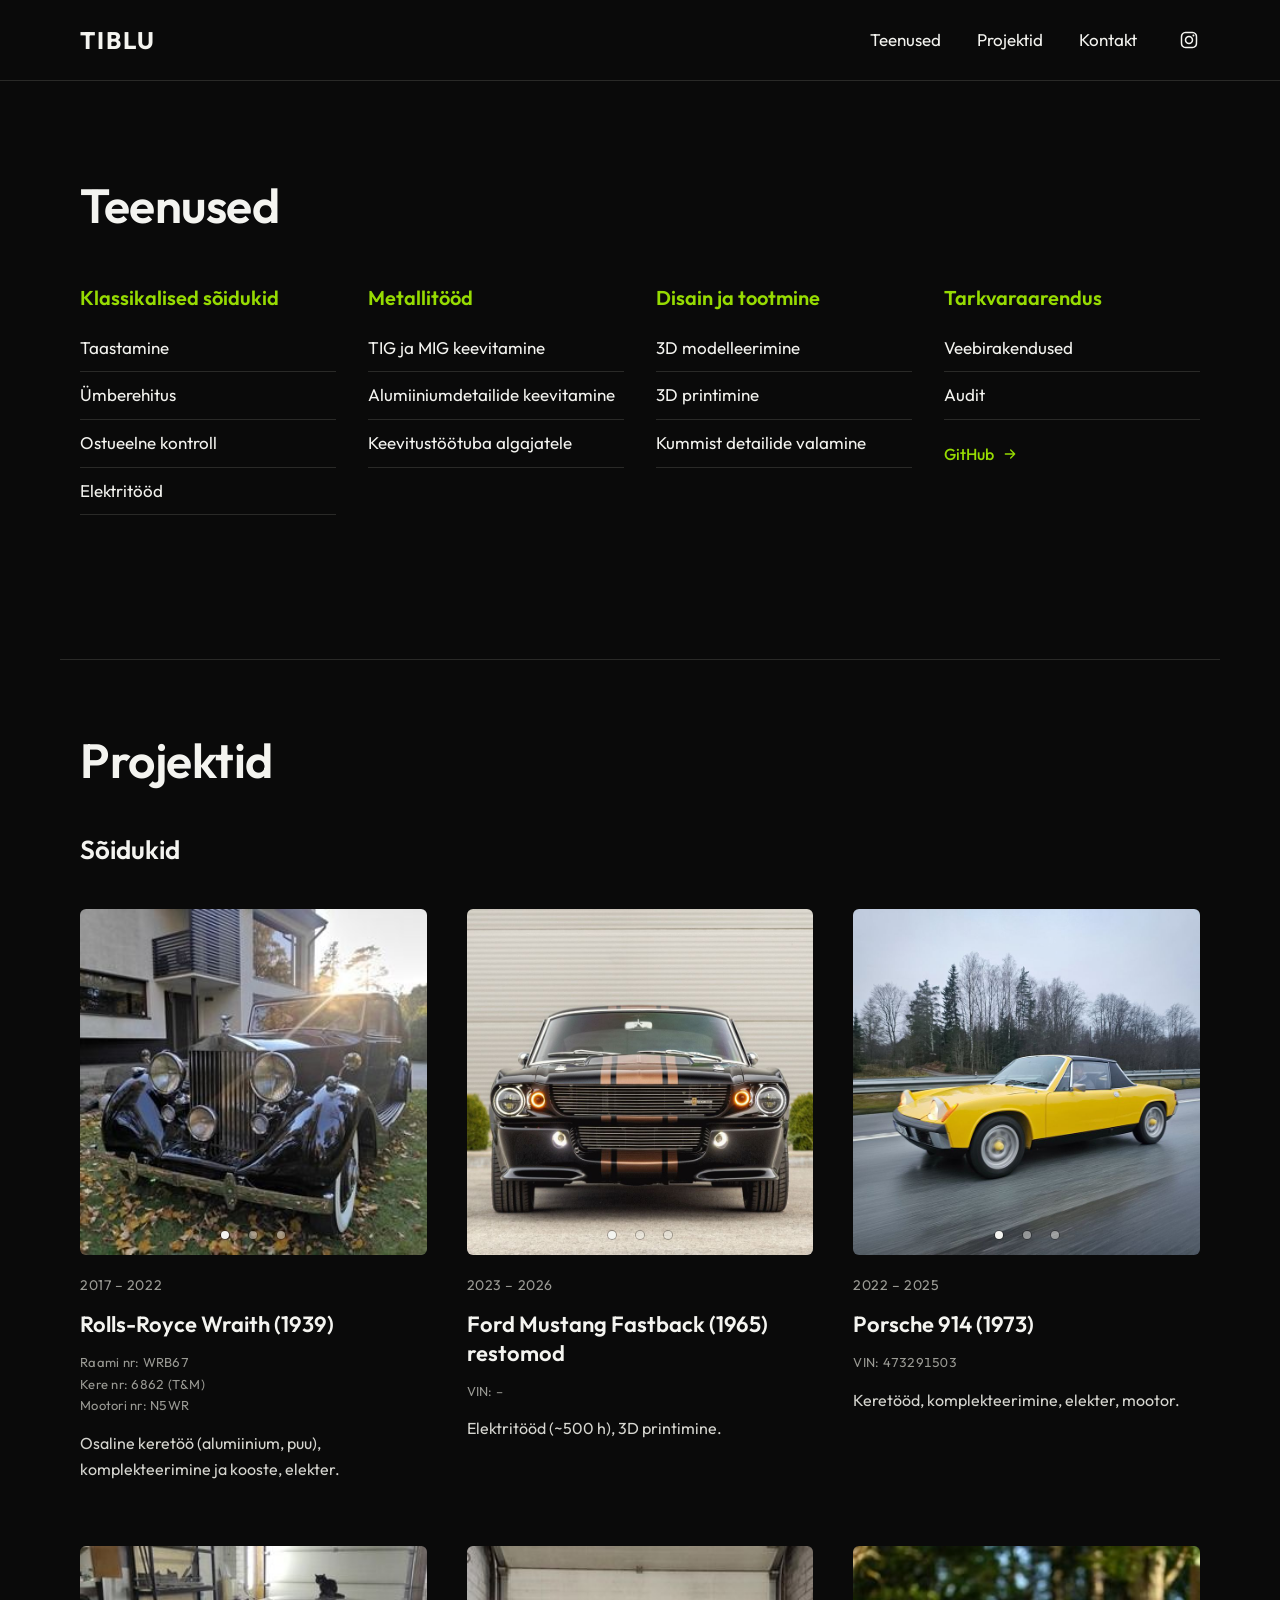
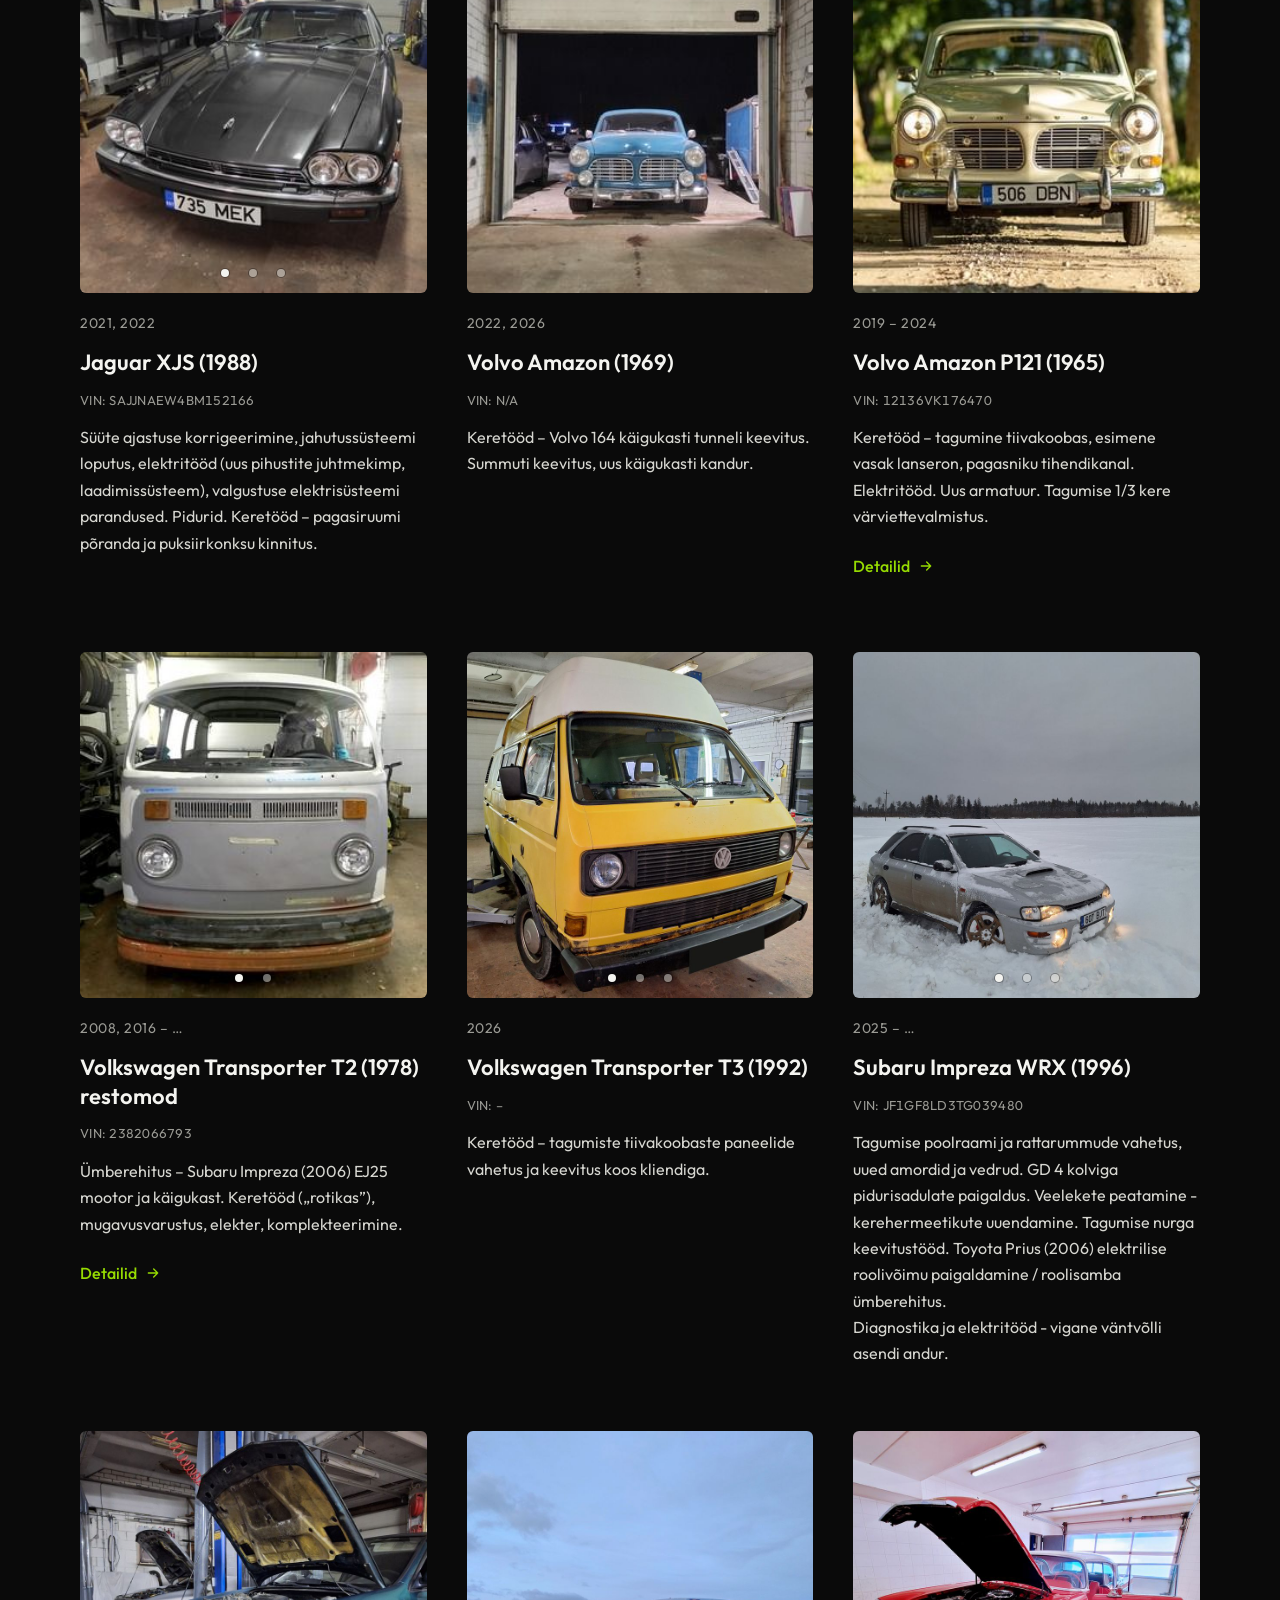
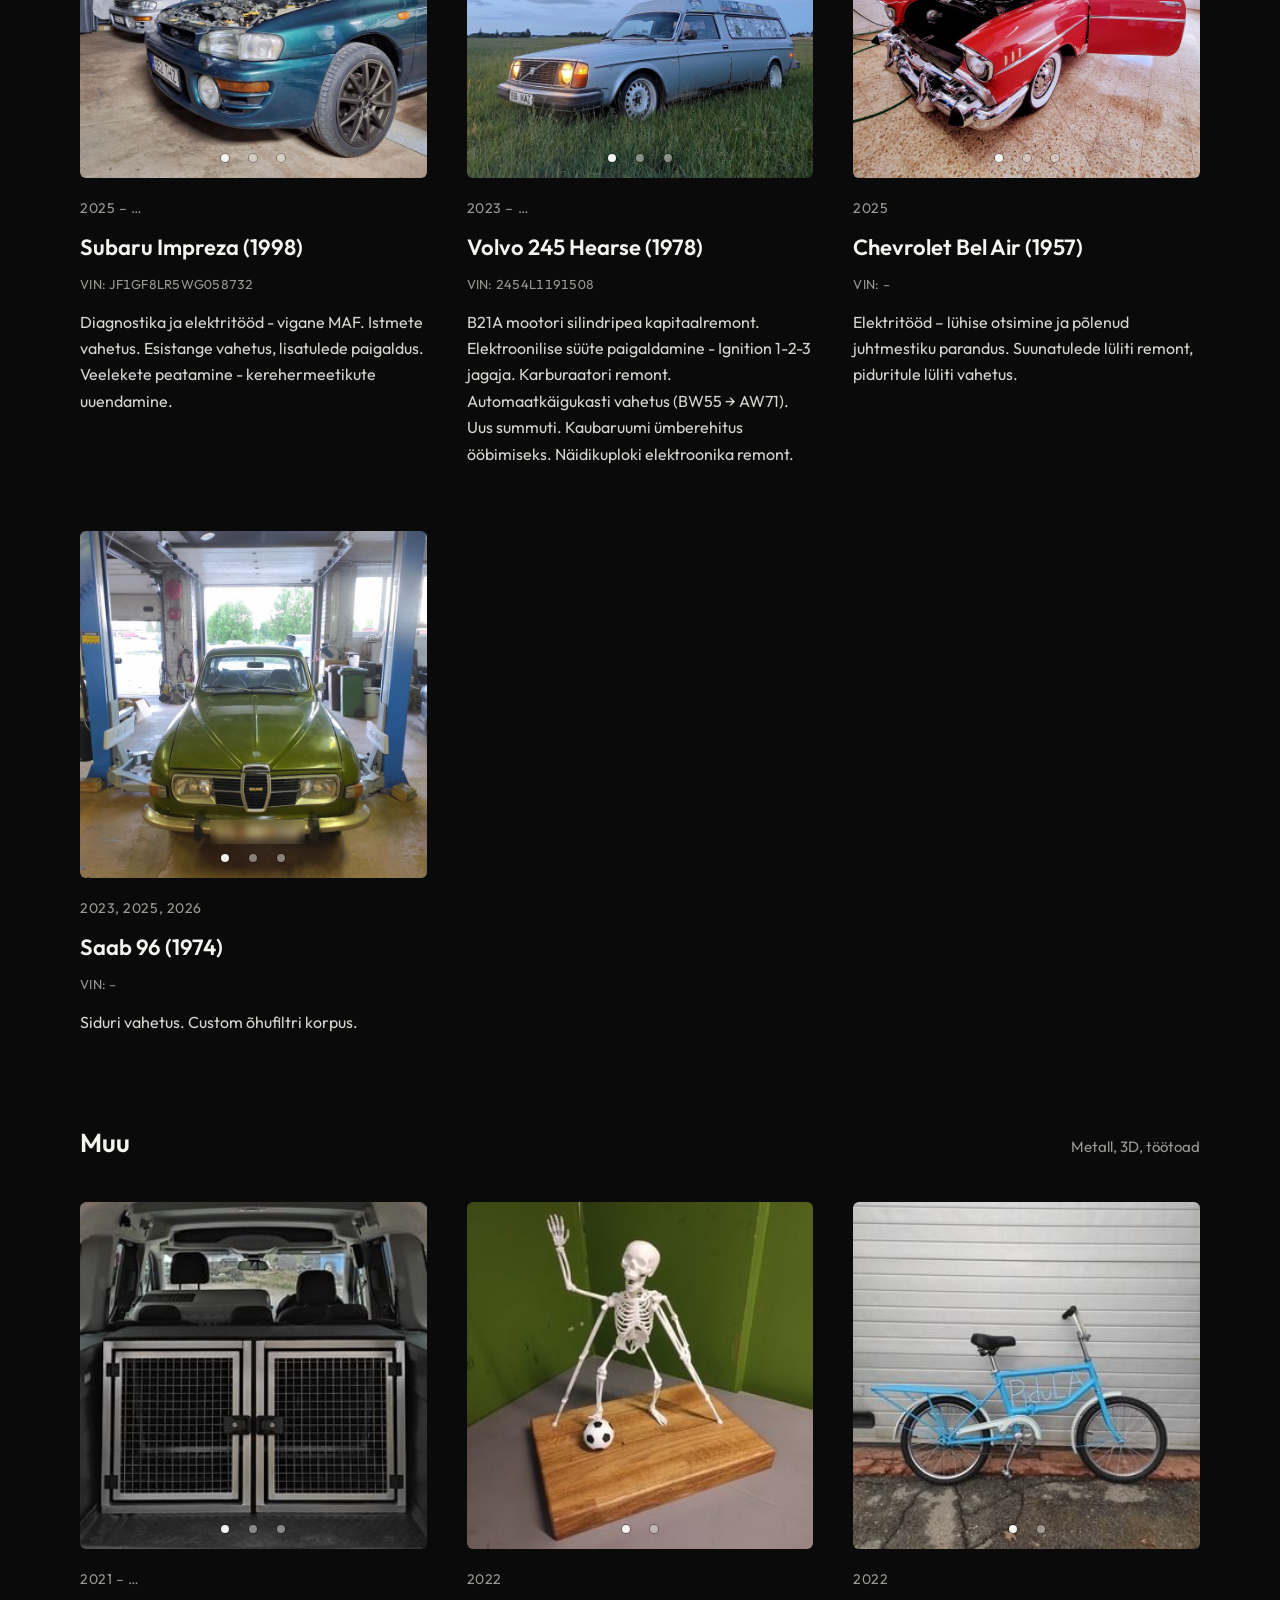
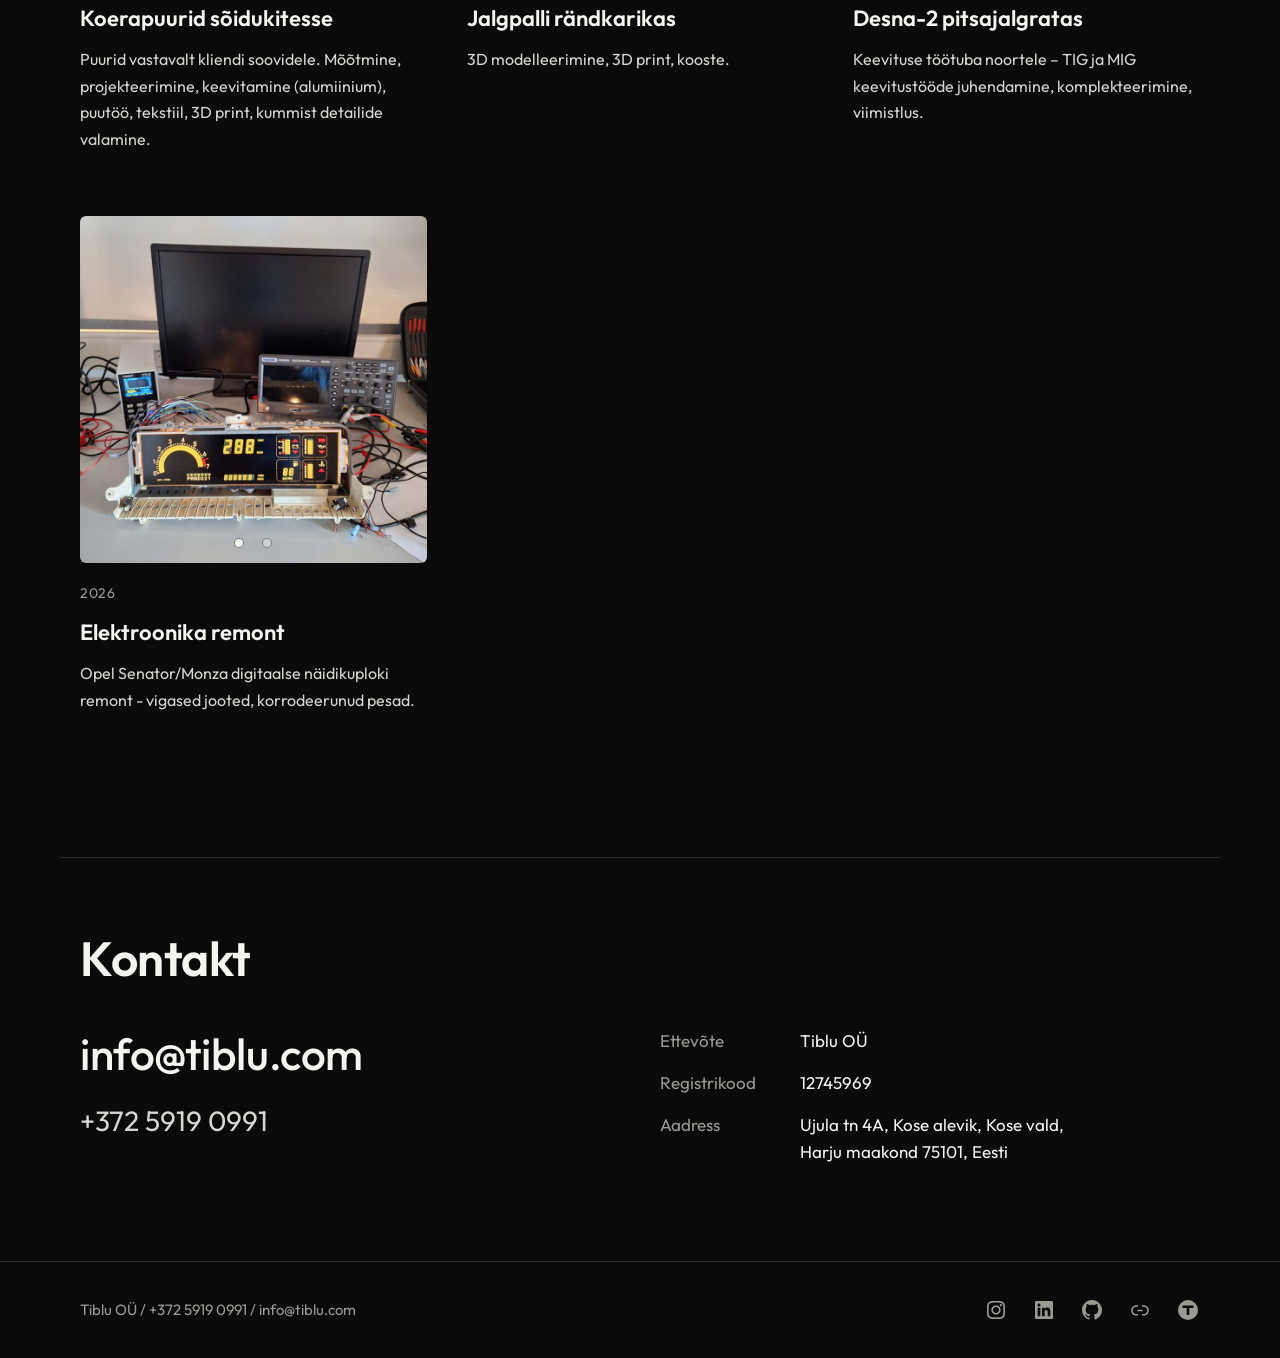
==== commit 54ab3138: "Add Thingiverse link to footer Co-Authored-By: Claude Opus 5.5 <noreply@anthropic.com>" ====
--- a/index.html
+++ b/index.html
@@ -301,6 +301,7 @@
       <a class="icon-link" href="https://ee.linkedin.com/company/tiblu-o%C3%BC" aria-label="LinkedIn"><svg width="24" height="24" viewBox="0 0 24 24" fill="currentColor" aria-hidden="true" focusable="false"><path d="M19.7,3H4.3C3.582,3,3,3.582,3,4.3v15.4C3,20.418,3.582,21,4.3,21h15.4c0.718,0,1.3-0.582,1.3-1.3V4.3 C21,3.582,20.418,3,19.7,3z M8.339,18.338H5.667v-8.59h2.672V18.338z M7.004,8.574c-0.857,0-1.549-0.694-1.549-1.548 c0-0.855,0.691-1.548,1.549-1.548c0.854,0,1.547,0.694,1.547,1.548C8.551,7.881,7.858,8.574,7.004,8.574z M18.339,18.338h-2.669 v-4.177c0-0.996-0.017-2.278-1.387-2.278c-1.389,0-1.601,1.086-1.601,2.206v4.249h-2.667v-8.59h2.559v1.174h0.037 c0.356-0.675,1.227-1.387,2.526-1.387c2.703,0,3.203,1.779,3.203,4.092V18.338z"></path></svg></a>
       <a class="icon-link" href="https://github.com/tiblu" aria-label="GitHub"><svg width="24" height="24" viewBox="0 0 24 24" fill="currentColor" aria-hidden="true" focusable="false"><path d="M12,2C6.477,2,2,6.477,2,12c0,4.419,2.865,8.166,6.839,9.489c0.5,0.09,0.682-0.218,0.682-0.484 c0-0.236-0.009-0.866-0.014-1.699c-2.782,0.602-3.369-1.34-3.369-1.34c-0.455-1.157-1.11-1.465-1.11-1.465 c-0.909-0.62,0.069-0.608,0.069-0.608c1.004,0.071,1.532,1.03,1.532,1.03c0.891,1.529,2.341,1.089,2.91,0.833 c0.091-0.647,0.349-1.086,0.635-1.337c-2.22-0.251-4.555-1.111-4.555-4.943c0-1.091,0.39-1.984,1.03-2.682 C6.546,8.54,6.202,7.524,6.746,6.148c0,0,0.84-0.269,2.75,1.025C10.295,6.95,11.15,6.84,12,6.836 c0.85,0.004,1.705,0.114,2.504,0.336c1.909-1.294,2.748-1.025,2.748-1.025c0.546,1.376,0.202,2.394,0.1,2.646 c0.64,0.699,1.026,1.591,1.026,2.682c0,3.841-2.337,4.687-4.565,4.935c0.359,0.307,0.679,0.917,0.679,1.852 c0,1.335-0.012,2.415-0.012,2.741c0,0.269,0.18,0.579,0.688,0.481C19.138,20.161,22,16.416,22,12C22,6.477,17.523,2,12,2z"></path></svg></a>
       <a class="icon-link" href="https://www.printables.com/@tiblu_995204" aria-label="Printables"><svg width="24" height="24" viewBox="0 0 24 24" fill="currentColor" aria-hidden="true" focusable="false"><path d="M15.6,7.2H14v1.5h1.6c2,0,3.7,1.7,3.7,3.7s-1.7,3.7-3.7,3.7H14v1.5h1.6c2.8,0,5.2-2.3,5.2-5.2,0-2.9-2.3-5.2-5.2-5.2zM4.7,12.4c0-2,1.7-3.7,3.7-3.7H10V7.2H8.4c-2.9,0-5.2,2.3-5.2,5.2,0,2.9,2.3,5.2,5.2,5.2H10v-1.5H8.4c-2,0-3.7-1.7-3.7-3.7zm4.6.9h5.3v-1.5H9.3v1.5z"></path></svg></a>
+      <a class="icon-link" href="https://www.thingiverse.com/tiblu/designs" aria-label="Thingiverse"><svg width="24" height="24" viewBox="0 0 24 24" fill="currentColor" aria-hidden="true" focusable="false"><path fill-rule="evenodd" d="M12 2a10 10 0 1 0 0 20 10 10 0 0 0 0-20zM6.5 7.5h11v2.6h-4.2V17h-2.6v-6.9H6.5z"></path></svg></a>
     </nav>
   </div>
 </footer>
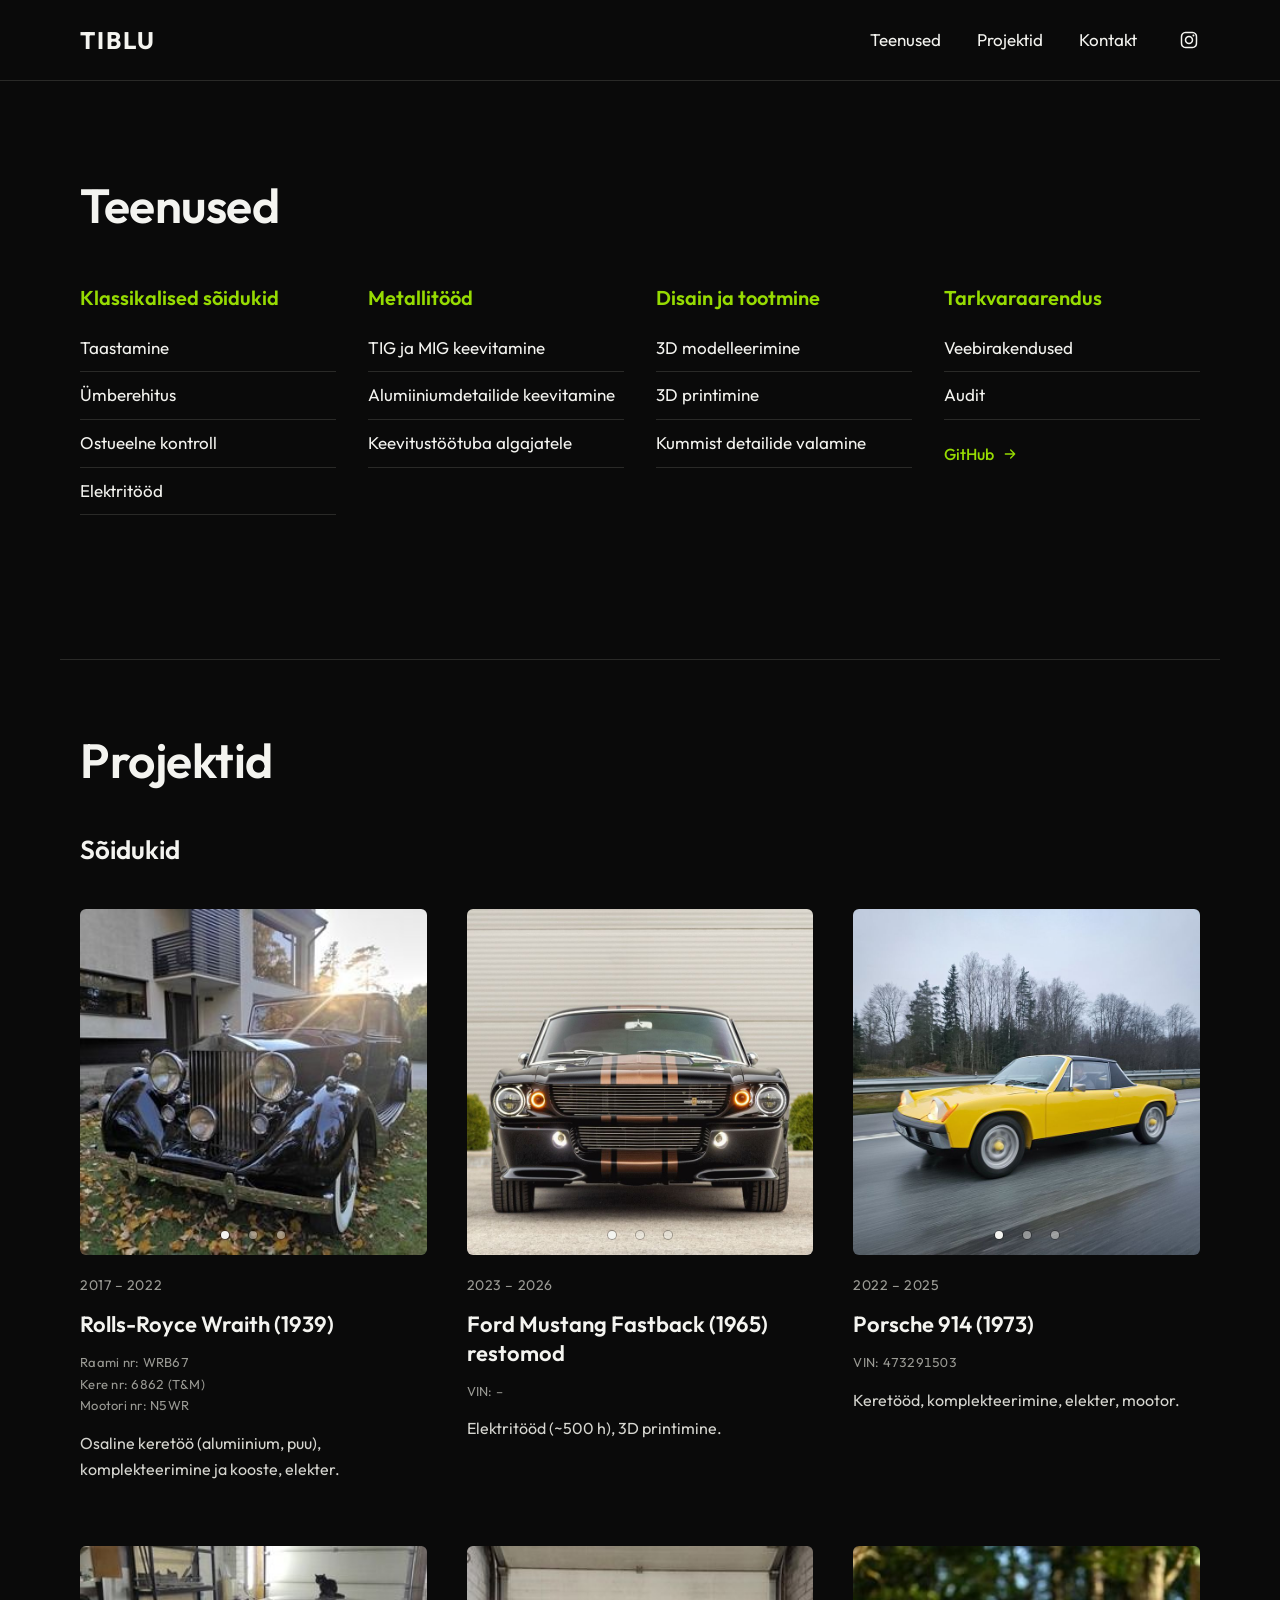
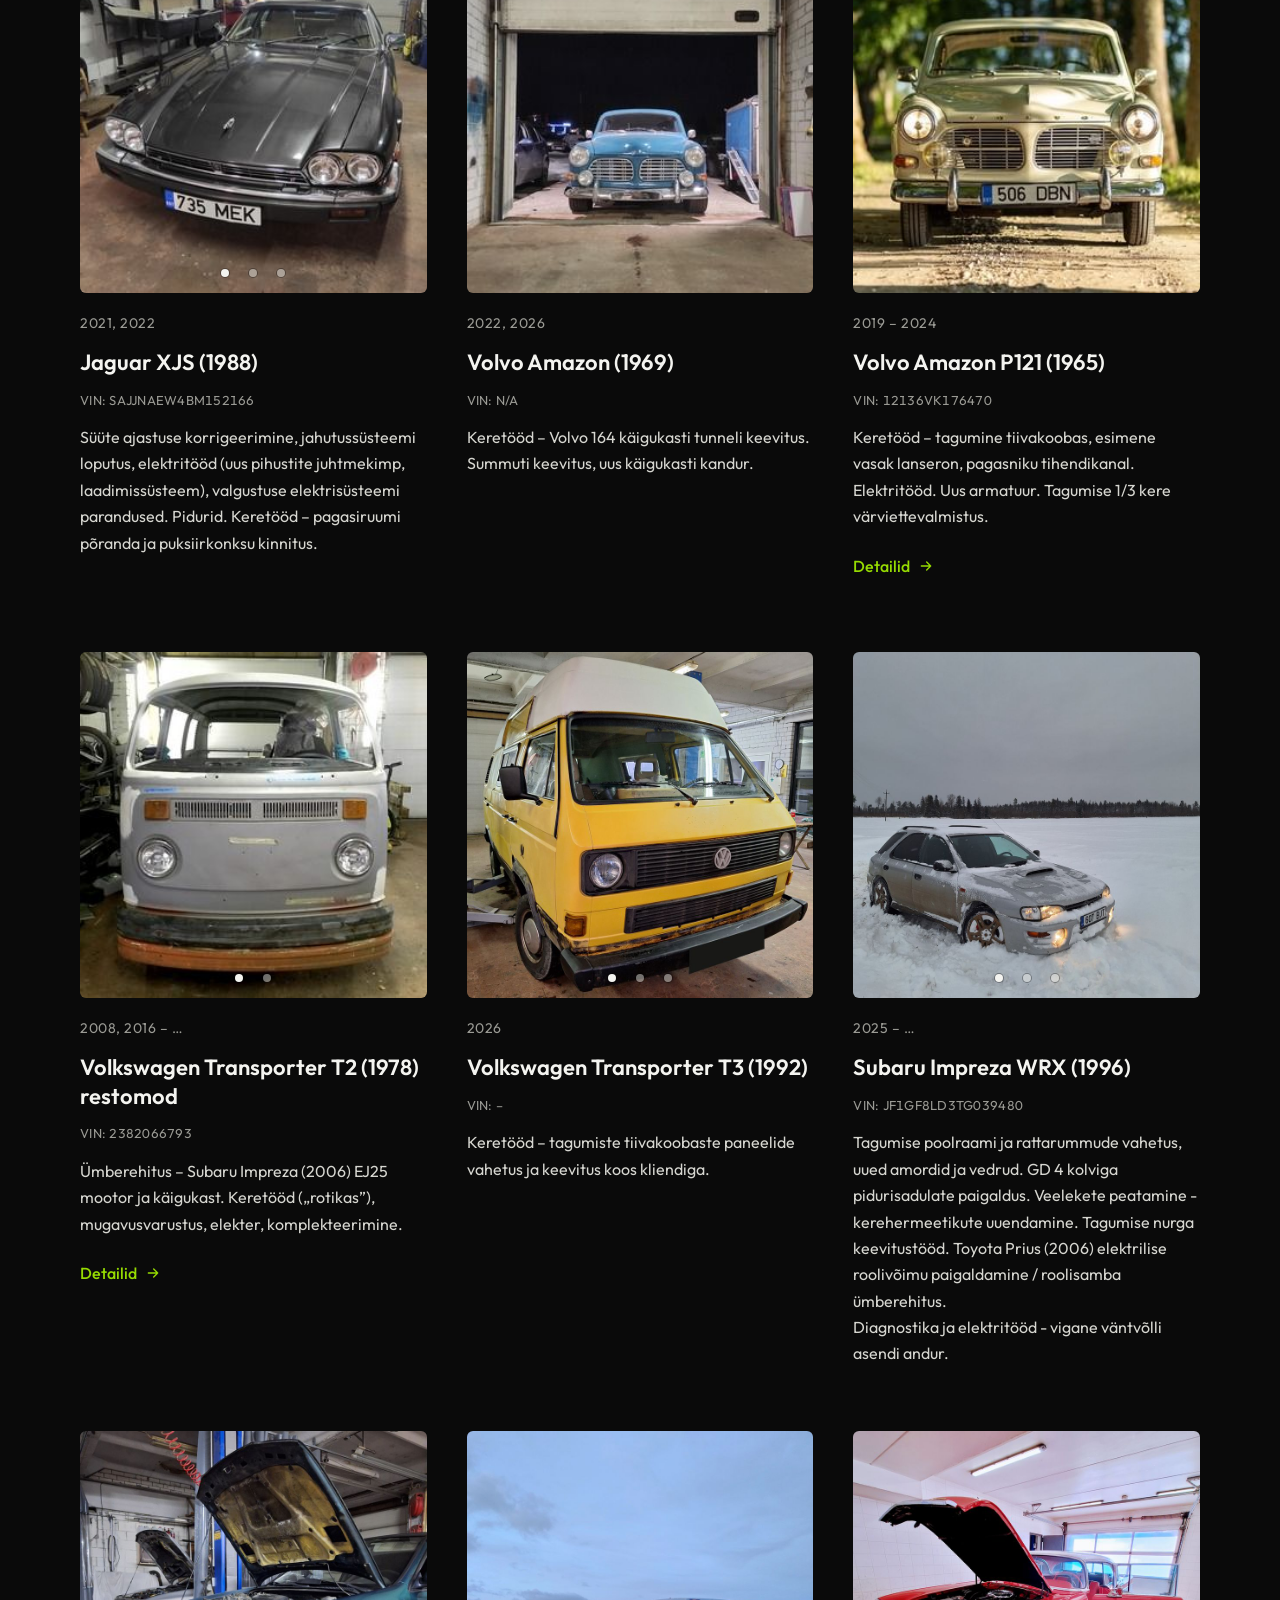
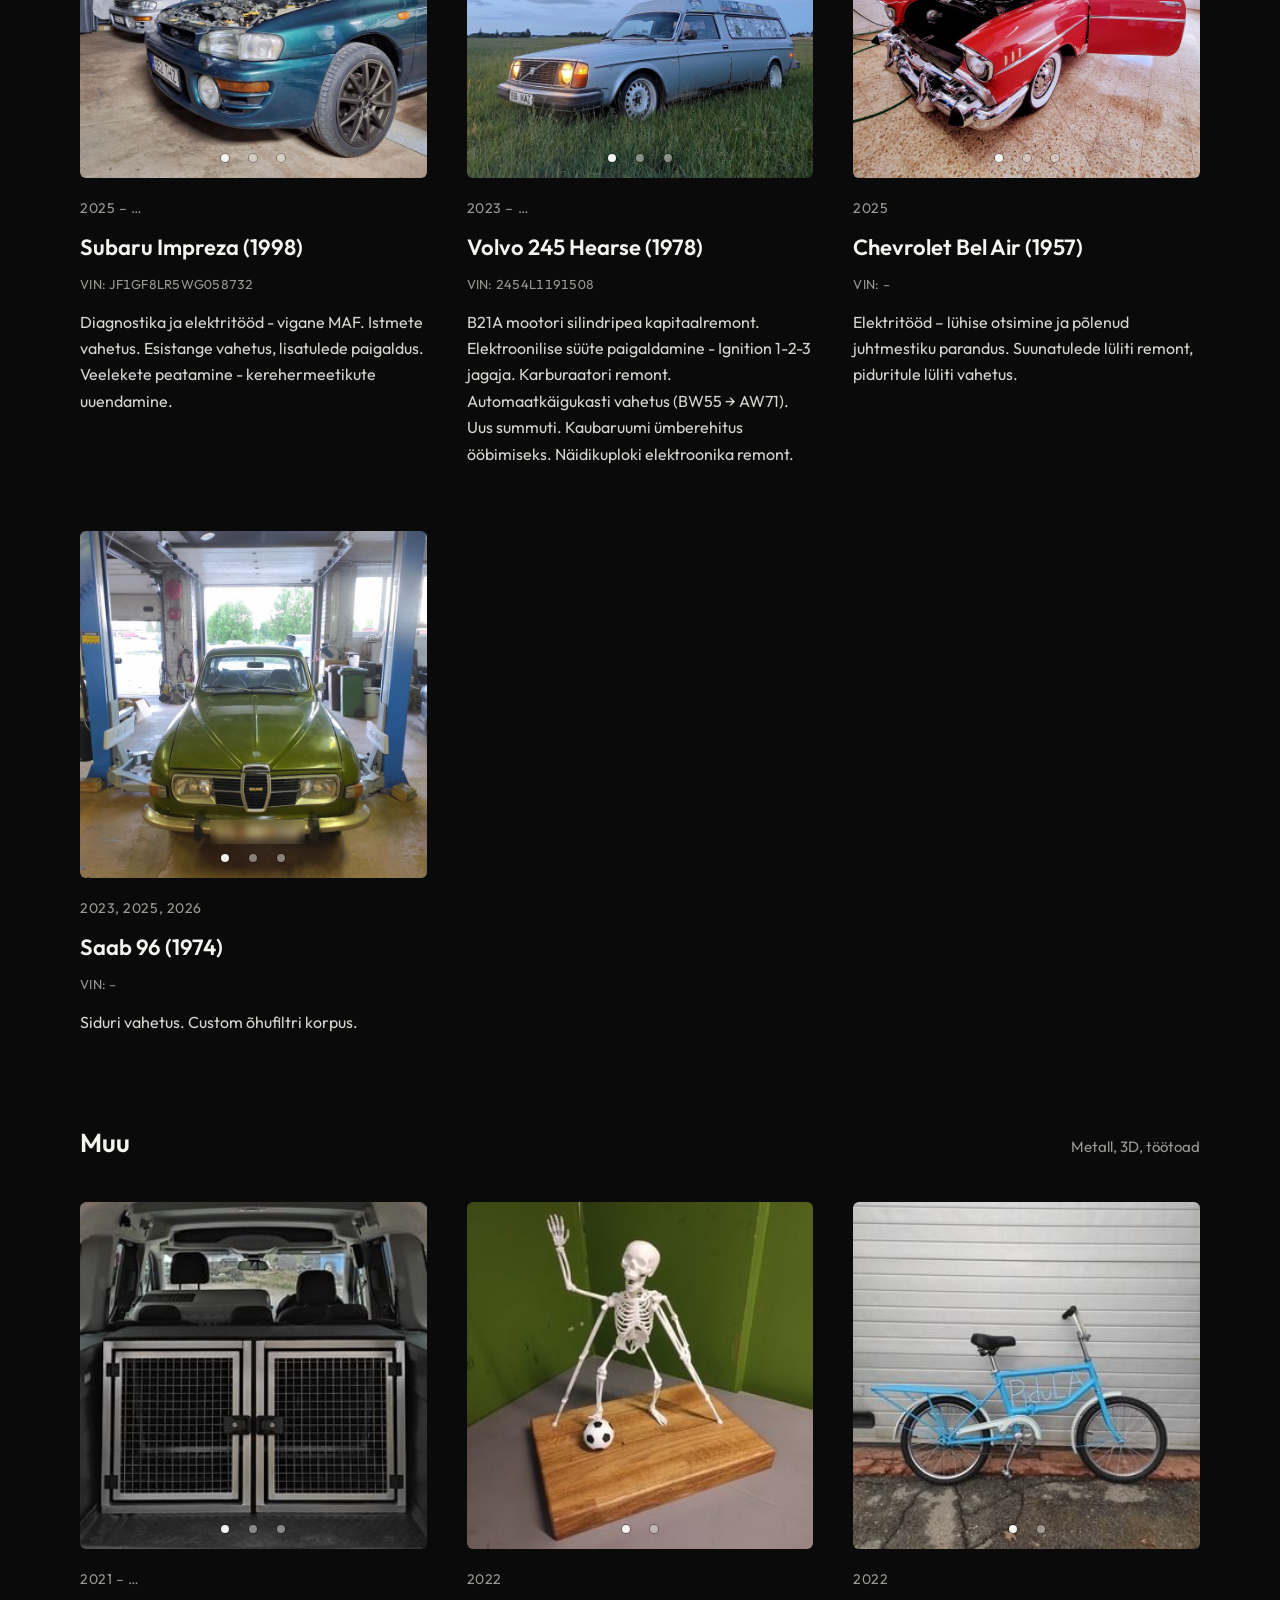
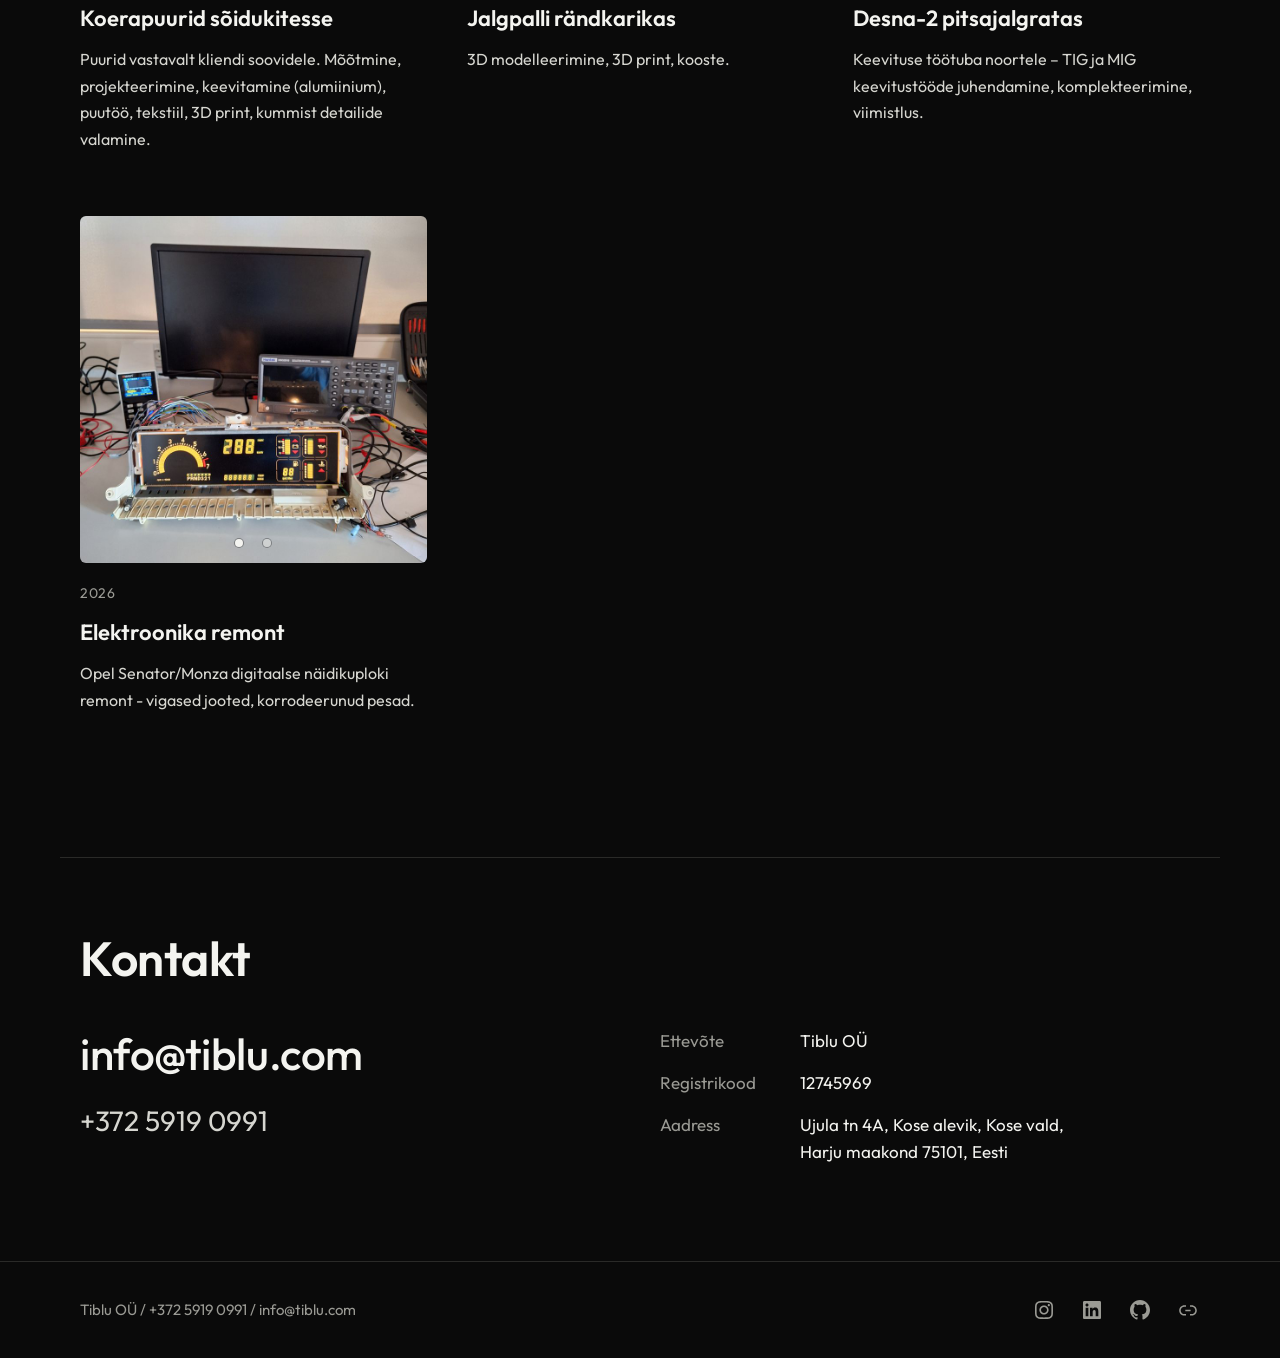
==== commit c0302d78: "Remove Thingiverse link from footer Printables is the only 3D model profile now.  Co-Authored-By: Cl" ====
--- a/index.html
+++ b/index.html
@@ -301,7 +301,6 @@
       <a class="icon-link" href="https://ee.linkedin.com/company/tiblu-o%C3%BC" aria-label="LinkedIn"><svg width="24" height="24" viewBox="0 0 24 24" fill="currentColor" aria-hidden="true" focusable="false"><path d="M19.7,3H4.3C3.582,3,3,3.582,3,4.3v15.4C3,20.418,3.582,21,4.3,21h15.4c0.718,0,1.3-0.582,1.3-1.3V4.3 C21,3.582,20.418,3,19.7,3z M8.339,18.338H5.667v-8.59h2.672V18.338z M7.004,8.574c-0.857,0-1.549-0.694-1.549-1.548 c0-0.855,0.691-1.548,1.549-1.548c0.854,0,1.547,0.694,1.547,1.548C8.551,7.881,7.858,8.574,7.004,8.574z M18.339,18.338h-2.669 v-4.177c0-0.996-0.017-2.278-1.387-2.278c-1.389,0-1.601,1.086-1.601,2.206v4.249h-2.667v-8.59h2.559v1.174h0.037 c0.356-0.675,1.227-1.387,2.526-1.387c2.703,0,3.203,1.779,3.203,4.092V18.338z"></path></svg></a>
       <a class="icon-link" href="https://github.com/tiblu" aria-label="GitHub"><svg width="24" height="24" viewBox="0 0 24 24" fill="currentColor" aria-hidden="true" focusable="false"><path d="M12,2C6.477,2,2,6.477,2,12c0,4.419,2.865,8.166,6.839,9.489c0.5,0.09,0.682-0.218,0.682-0.484 c0-0.236-0.009-0.866-0.014-1.699c-2.782,0.602-3.369-1.34-3.369-1.34c-0.455-1.157-1.11-1.465-1.11-1.465 c-0.909-0.62,0.069-0.608,0.069-0.608c1.004,0.071,1.532,1.03,1.532,1.03c0.891,1.529,2.341,1.089,2.91,0.833 c0.091-0.647,0.349-1.086,0.635-1.337c-2.22-0.251-4.555-1.111-4.555-4.943c0-1.091,0.39-1.984,1.03-2.682 C6.546,8.54,6.202,7.524,6.746,6.148c0,0,0.84-0.269,2.75,1.025C10.295,6.95,11.15,6.84,12,6.836 c0.85,0.004,1.705,0.114,2.504,0.336c1.909-1.294,2.748-1.025,2.748-1.025c0.546,1.376,0.202,2.394,0.1,2.646 c0.64,0.699,1.026,1.591,1.026,2.682c0,3.841-2.337,4.687-4.565,4.935c0.359,0.307,0.679,0.917,0.679,1.852 c0,1.335-0.012,2.415-0.012,2.741c0,0.269,0.18,0.579,0.688,0.481C19.138,20.161,22,16.416,22,12C22,6.477,17.523,2,12,2z"></path></svg></a>
       <a class="icon-link" href="https://www.printables.com/@tiblu_995204" aria-label="Printables"><svg width="24" height="24" viewBox="0 0 24 24" fill="currentColor" aria-hidden="true" focusable="false"><path d="M15.6,7.2H14v1.5h1.6c2,0,3.7,1.7,3.7,3.7s-1.7,3.7-3.7,3.7H14v1.5h1.6c2.8,0,5.2-2.3,5.2-5.2,0-2.9-2.3-5.2-5.2-5.2zM4.7,12.4c0-2,1.7-3.7,3.7-3.7H10V7.2H8.4c-2.9,0-5.2,2.3-5.2,5.2,0,2.9,2.3,5.2,5.2,5.2H10v-1.5H8.4c-2,0-3.7-1.7-3.7-3.7zm4.6.9h5.3v-1.5H9.3v1.5z"></path></svg></a>
-      <a class="icon-link" href="https://www.thingiverse.com/tiblu/designs" aria-label="Thingiverse"><svg width="24" height="24" viewBox="0 0 24 24" fill="currentColor" aria-hidden="true" focusable="false"><path fill-rule="evenodd" d="M12 2a10 10 0 1 0 0 20 10 10 0 0 0 0-20zM6.5 7.5h11v2.6h-4.2V17h-2.6v-6.9H6.5z"></path></svg></a>
     </nav>
   </div>
 </footer>
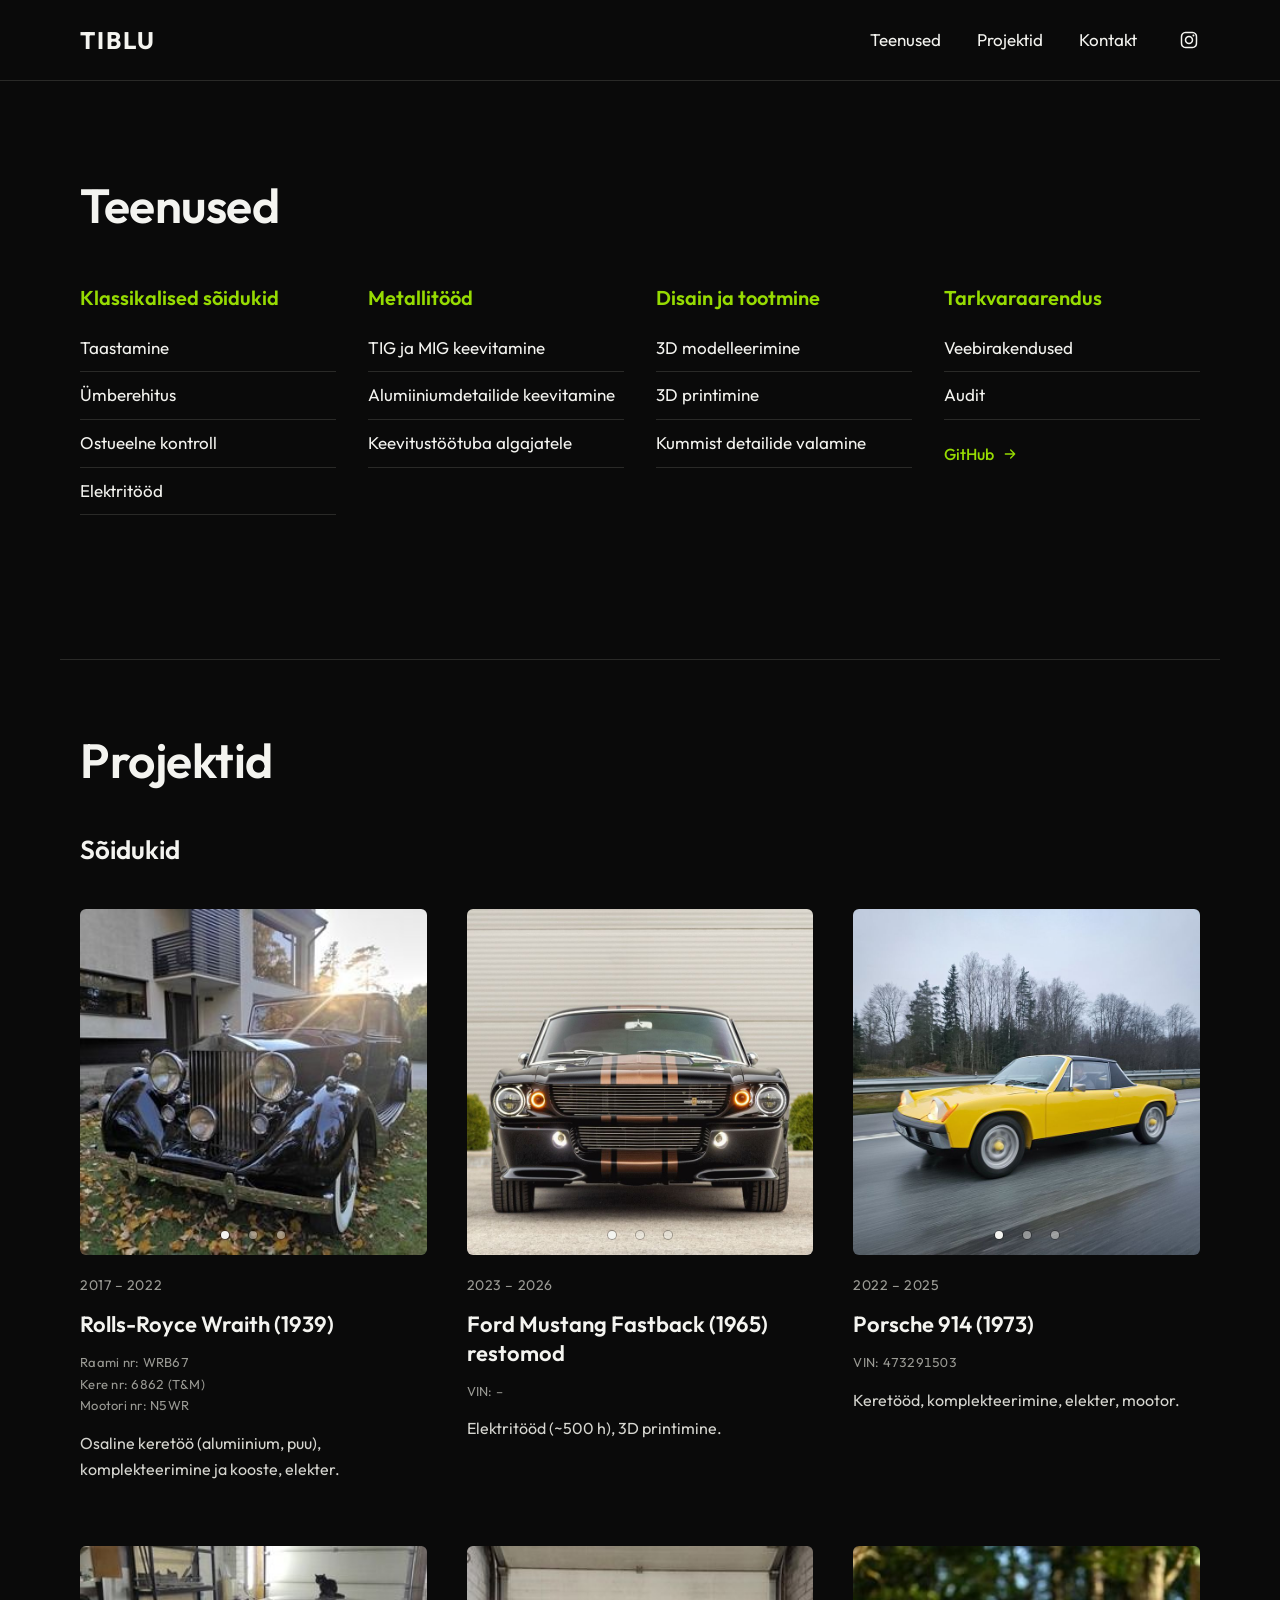
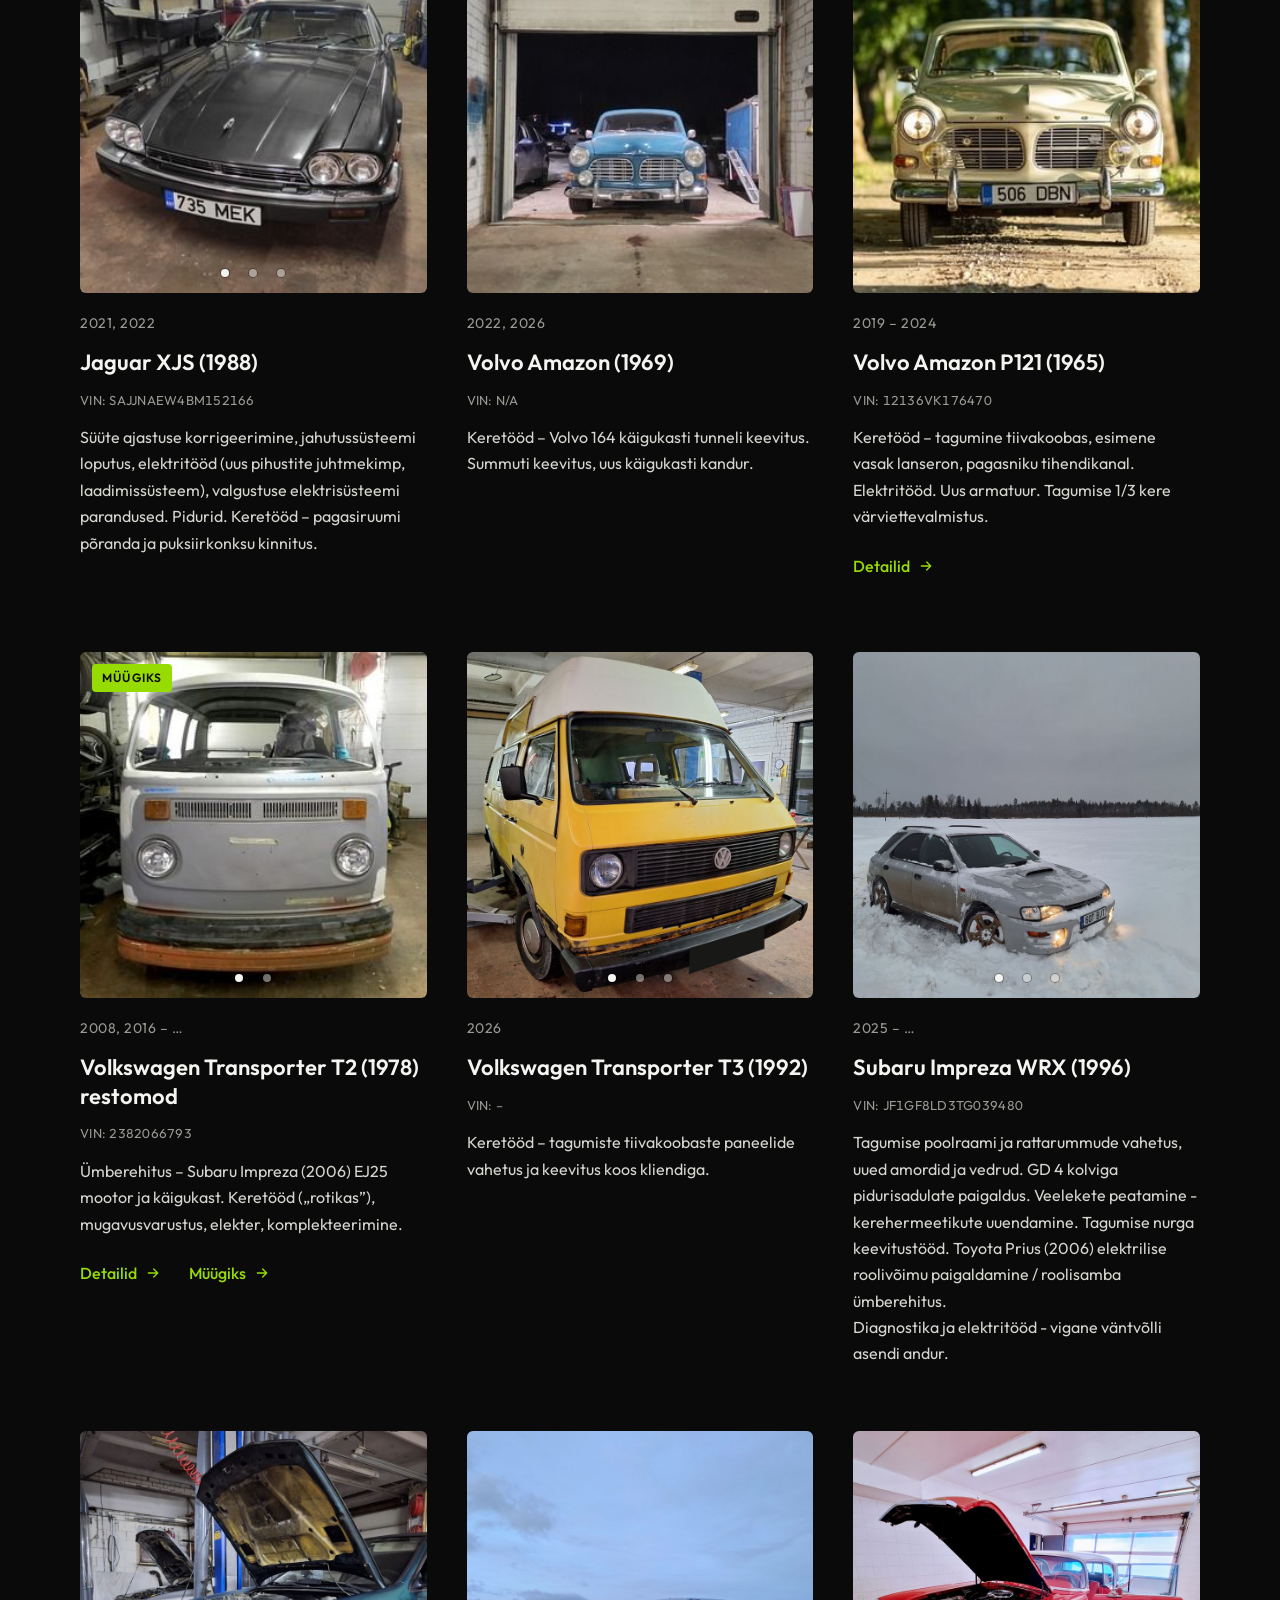
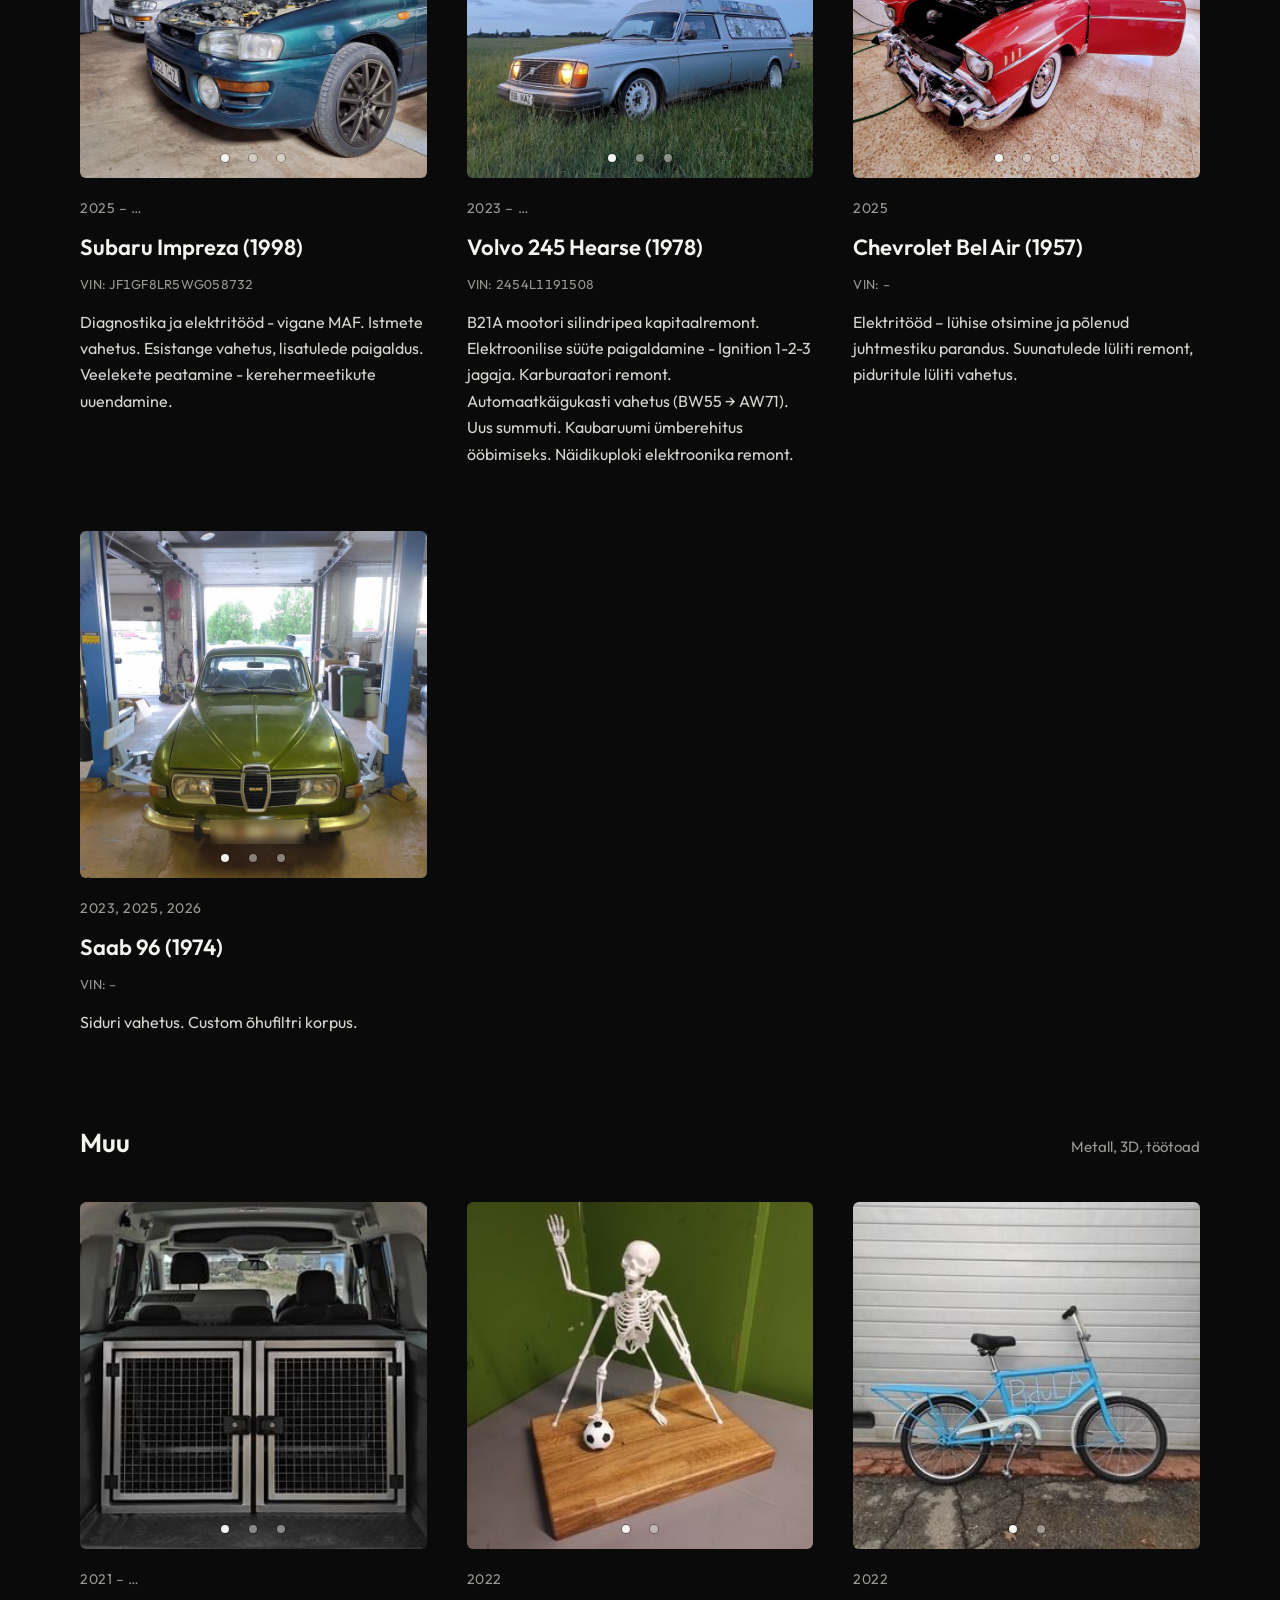
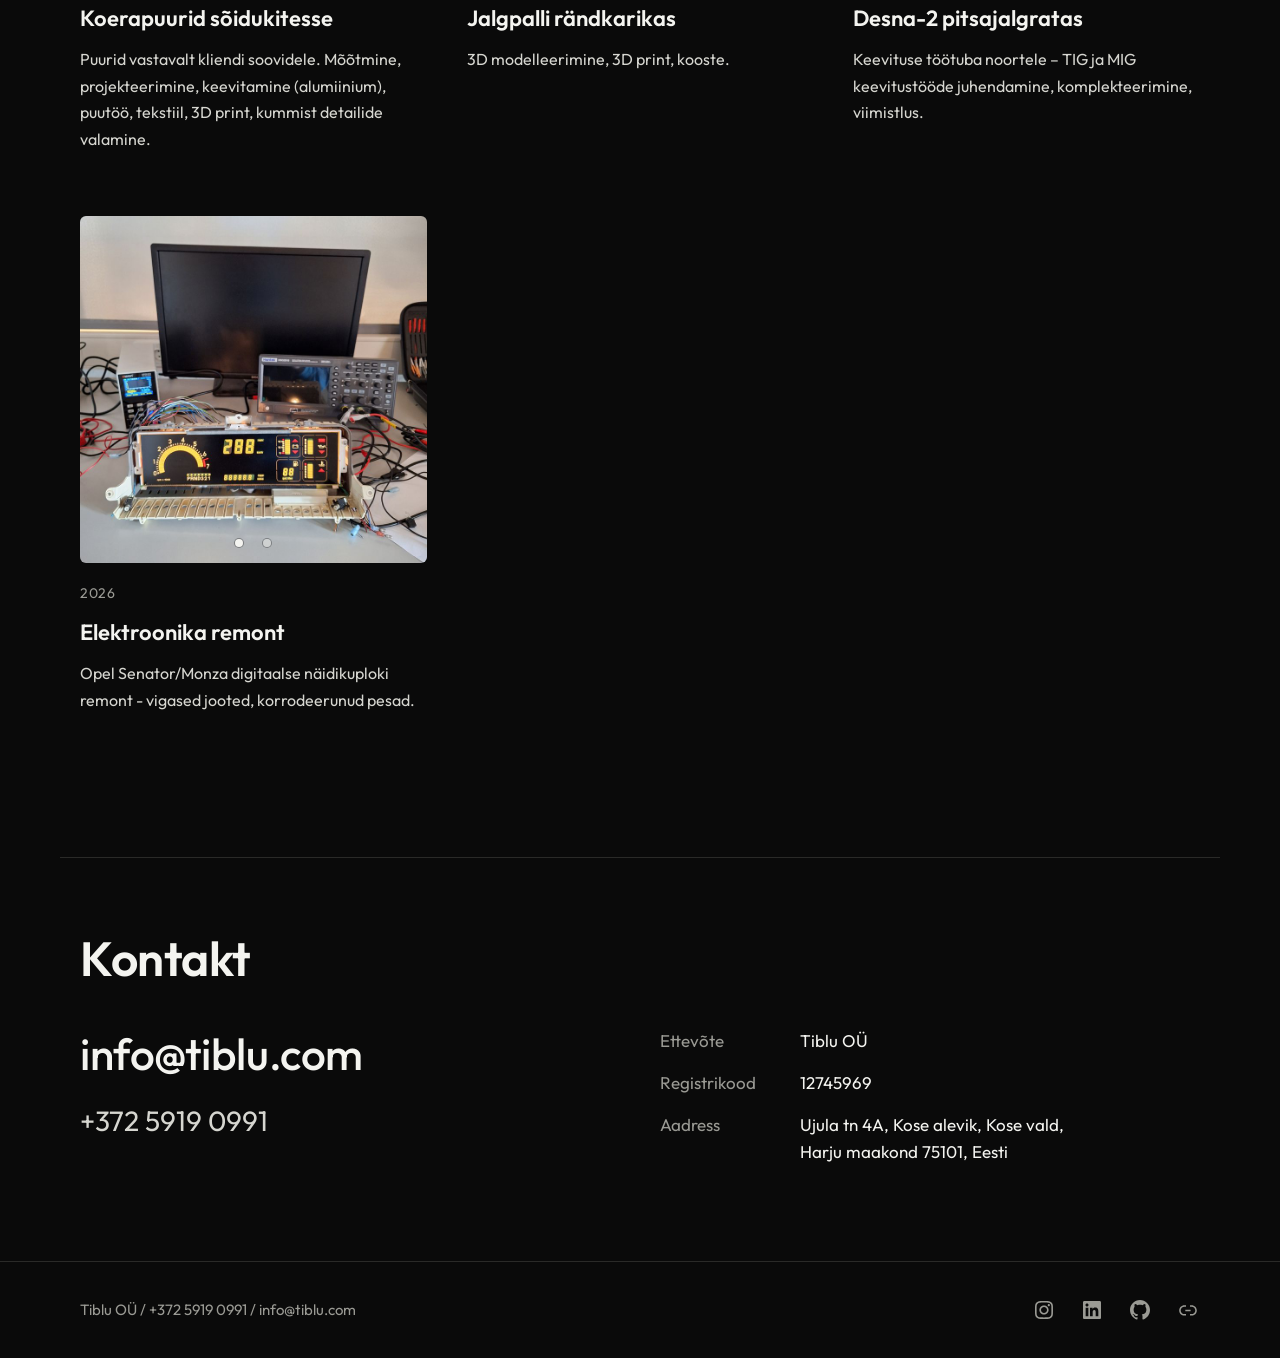
==== commit f0f24a89: "Add sale page for VW Transporter T2B (1978) restomod New page muua-vw-transporter-t2b-1978-restomod." ====
--- a/index.html
+++ b/index.html
@@ -156,12 +156,16 @@
         <div class="car" tabindex="0" aria-label="Volkswagen Transporter T2 (1978) restomod – pildid">
           <img class="is-active" src="images/volkswagen-transporter-t2-1978-restomod/1.jpg" alt="Volkswagen Transporter T2 (1978) restomod – pilt 1/2" width="800" height="800" loading="lazy" decoding="async">
           <img src="images/volkswagen-transporter-t2-1978-restomod/2.jpg" alt="Volkswagen Transporter T2 (1978) restomod – pilt 2/2" width="800" height="800" loading="lazy" decoding="async">
+          <span class="badge">Müügiks</span>
         </div>
         <div class="card-years">2008, 2016 – …</div>
         <h4>Volkswagen Transporter T2 (1978) restomod</h4>
         <div class="card-ids"><span>VIN: 2382066793</span></div>
         <p class="card-desc">Ümberehitus – Subaru Impreza (2006) EJ25 mootor ja käigukast. Keretööd („rotikas”), mugavusvarustus, elekter, komplekteerimine.</p>
-        <a class="arrow-link" href="https://aircooledclub.ee/foorum/viewtopic.php?p=18331#p18331" target="_blank" rel="noopener">Detailid<svg width="16" height="16" viewBox="0 0 24 24" fill="none" stroke="currentColor" stroke-width="2" stroke-linecap="round" stroke-linejoin="round" aria-hidden="true" focusable="false"><path d="M5 12h14M13 6l6 6-6 6"></path></svg></a>
+        <div class="card-links">
+          <a class="arrow-link" href="https://aircooledclub.ee/foorum/viewtopic.php?p=18331#p18331" target="_blank" rel="noopener">Detailid<svg width="16" height="16" viewBox="0 0 24 24" fill="none" stroke="currentColor" stroke-width="2" stroke-linecap="round" stroke-linejoin="round" aria-hidden="true" focusable="false"><path d="M5 12h14M13 6l6 6-6 6"></path></svg></a>
+          <a class="arrow-link" href="muua-vw-transporter-t2b-1978-restomod.html">Müügiks<svg width="16" height="16" viewBox="0 0 24 24" fill="none" stroke="currentColor" stroke-width="2" stroke-linecap="round" stroke-linejoin="round" aria-hidden="true" focusable="false"><path d="M5 12h14M13 6l6 6-6 6"></path></svg></a>
+        </div>
       </article>
       <article class="card">
         <div class="car" tabindex="0" aria-label="Volkswagen Transporter T3 (1992) – pildid">
--- a/styles.css
+++ b/styles.css
@@ -5,7 +5,9 @@
   --fg-soft: #d6d6d0;
   --muted: #9a9a94;
   --line: #2a2a28;
+  --line-strong: #3a3a37;
   --accent: #96db02;
+  --warn: #e8a33d;
   --wrap: 1120px;
   --gutter: 20px;
 }
@@ -82,6 +84,15 @@
 .card h4 { font-size: 22px; line-height: 1.3; font-weight: 600; }
 .card-ids { display: flex; flex-direction: column; gap: 2px; font-size: 13px; color: var(--muted); letter-spacing: 0.02em; font-variant-numeric: tabular-nums; }
 .card-desc { font-size: 16px; line-height: 1.65; color: var(--fg-soft); white-space: pre-line; }
+.card-links { display: flex; flex-wrap: wrap; gap: 0 28px; }
+
+.badge {
+  align-self: flex-start;
+  padding: 6px 12px; border-radius: 4px;
+  background: var(--accent); color: var(--bg);
+  font-size: 13px; font-weight: 600; letter-spacing: 0.1em; text-transform: uppercase; line-height: 1.5;
+}
+.car .badge { position: absolute; top: 12px; left: 12px; z-index: 1; font-size: 12px; padding: 5px 10px; }
 
 /* Carousel */
 .car {
@@ -124,6 +135,68 @@
 .contact-details { display: grid; grid-template-columns: 140px 1fr; row-gap: 16px; font-size: 17px; line-height: 1.55; }
 .contact-details dt { color: var(--muted); }
 
+/* Sale page */
+.back-link { display: inline-flex; align-items: center; gap: 8px; align-self: flex-start; min-height: 44px; font-size: 15px; color: var(--muted); }
+
+.sale-hero { padding-top: 48px; display: flex; flex-direction: column; gap: 28px; }
+.sale-hero-grid { display: flex; flex-wrap: wrap; gap: 40px; }
+.sale-hero-media { flex: 1 1 420px; min-width: 0; border-radius: 6px; overflow: hidden; background: var(--bg-raised); }
+.sale-hero-media img { width: 100%; height: 100%; aspect-ratio: 3 / 4; object-fit: cover; }
+.sale-hero-info { flex: 1.15 1 340px; min-width: 0; display: flex; flex-direction: column; gap: 24px; }
+.sale-hero-info h1 { font-size: 46px; font-weight: 600; letter-spacing: -0.01em; line-height: 1.12; }
+.sale-lead { font-size: 18px; line-height: 1.6; color: var(--fg-soft); }
+
+.price { padding: 20px 0; border-top: 1px solid var(--line); border-bottom: 1px solid var(--line); display: flex; flex-direction: column; gap: 4px; }
+.price-label { font-size: 14px; color: var(--muted); letter-spacing: 0.04em; }
+.price-value { font-size: 48px; font-weight: 600; letter-spacing: -0.01em; line-height: 1.1; font-variant-numeric: tabular-nums; }
+.price-note { font-size: 15px; color: var(--fg-soft); }
+
+.cta { display: flex; flex-direction: column; gap: 12px; }
+.button {
+  display: flex; align-items: center; justify-content: space-between; gap: 12px;
+  min-height: 56px; padding: 0 20px; border-radius: 6px; border: 1px solid var(--line-strong);
+  font-size: 18px; font-weight: 500;
+}
+.button-primary { background: var(--accent); border-color: var(--accent); color: var(--bg); font-weight: 600; }
+.button-primary:hover { background: var(--fg); border-color: var(--fg); color: var(--bg); }
+
+.section-split { flex-direction: row; flex-wrap: wrap; gap: 32px 40px; }
+.section-split > h2 { flex: 1 1 300px; }
+.section-split > :not(h2) { flex: 2.4 1 560px; min-width: 0; }
+
+.specs { display: grid; grid-template-columns: repeat(2, minmax(0, 1fr)); column-gap: 40px; font-size: 17px; }
+.specs > div { padding: 16px 0; border-bottom: 1px solid var(--line); display: flex; flex-direction: column; gap: 2px; }
+.specs dt { font-size: 14px; color: var(--muted); }
+
+.checklists { display: grid; grid-template-columns: repeat(2, minmax(0, 1fr)); gap: 48px 40px; }
+.checklist { display: flex; flex-direction: column; gap: 12px; }
+.checklist h3 { display: flex; align-items: center; gap: 10px; font-size: 22px; font-weight: 600; color: var(--accent); }
+.checklist-warn h3 { color: var(--warn); }
+.checklist ul { padding: 0; list-style: none; font-size: 17px; line-height: 1.45; }
+.checklist li { padding: 12px 0; border-bottom: 1px solid var(--line); display: flex; gap: 12px; align-items: baseline; }
+.checklist li::before { content: "✓"; flex: none; color: var(--accent); }
+.checklist-warn li::before { content: "!"; color: var(--warn); }
+
+.videos { display: grid; grid-template-columns: repeat(2, minmax(0, 1fr)); gap: 32px 24px; }
+.videos figure, .gallery figure { margin: 0; display: flex; flex-direction: column; gap: 12px; }
+.videos video { display: block; width: 100%; height: auto; aspect-ratio: 16 / 9; object-fit: cover; border-radius: 6px; background: var(--bg-raised); }
+.videos figcaption { font-size: 20px; font-weight: 600; }
+
+.gallery { display: grid; grid-template-columns: repeat(5, minmax(0, 1fr)); gap: 24px; }
+.gallery figure { gap: 10px; }
+.gallery img { width: 100%; height: auto; aspect-ratio: 1 / 1; object-fit: cover; border-radius: 6px; background: var(--bg-raised); }
+.gallery figcaption { font-size: 14px; color: var(--muted); }
+.album-tile {
+  aspect-ratio: 1 / 1; padding: 20px; border-radius: 6px; border: 1px solid var(--line-strong); background: var(--bg-raised);
+  display: flex; flex-direction: column; justify-content: space-between; gap: 12px;
+}
+.album-tile-count { font-size: 48px; font-weight: 600; line-height: 1; letter-spacing: -0.02em; color: var(--accent); }
+.album-tile-text { font-size: 18px; font-weight: 600; line-height: 1.3; }
+.album-tile .arrow-link { min-height: 0; }
+
+.parts { display: flex; flex-direction: column; gap: 16px; }
+.parts p { font-size: 18px; line-height: 1.6; color: var(--fg-soft); }
+
 /* Footer */
 .site-footer { margin-top: 96px; border-top: 1px solid var(--line); }
 .footer-inner { min-height: 96px; display: flex; align-items: center; justify-content: space-between; gap: 16px; font-size: 15px; color: var(--muted); }
@@ -135,6 +208,9 @@
 @media (max-width: 1000px) {
   .services { grid-template-columns: repeat(2, minmax(0, 1fr)); }
   .cards { grid-template-columns: repeat(2, minmax(0, 1fr)); gap: 56px 32px; }
+
+  .specs, .checklists, .videos { grid-template-columns: 1fr; }
+  .gallery { grid-template-columns: repeat(3, minmax(0, 1fr)); }
 }
 
 /* Phone */
@@ -158,6 +234,11 @@
   .card h4 { font-size: 21px; }
   .card-desc { line-height: 1.6; }
 
+  .sale-hero { padding-top: 24px; }
+  .sale-hero-info h1 { font-size: 32px; }
+  .price-value { font-size: 40px; }
+  .gallery { grid-template-columns: repeat(2, minmax(0, 1fr)); gap: 16px; }
+
   .contact { grid-template-columns: 1fr; gap: 32px; }
   .contact-email { font-size: 30px; }
   .contact-phone { font-size: 22px; }
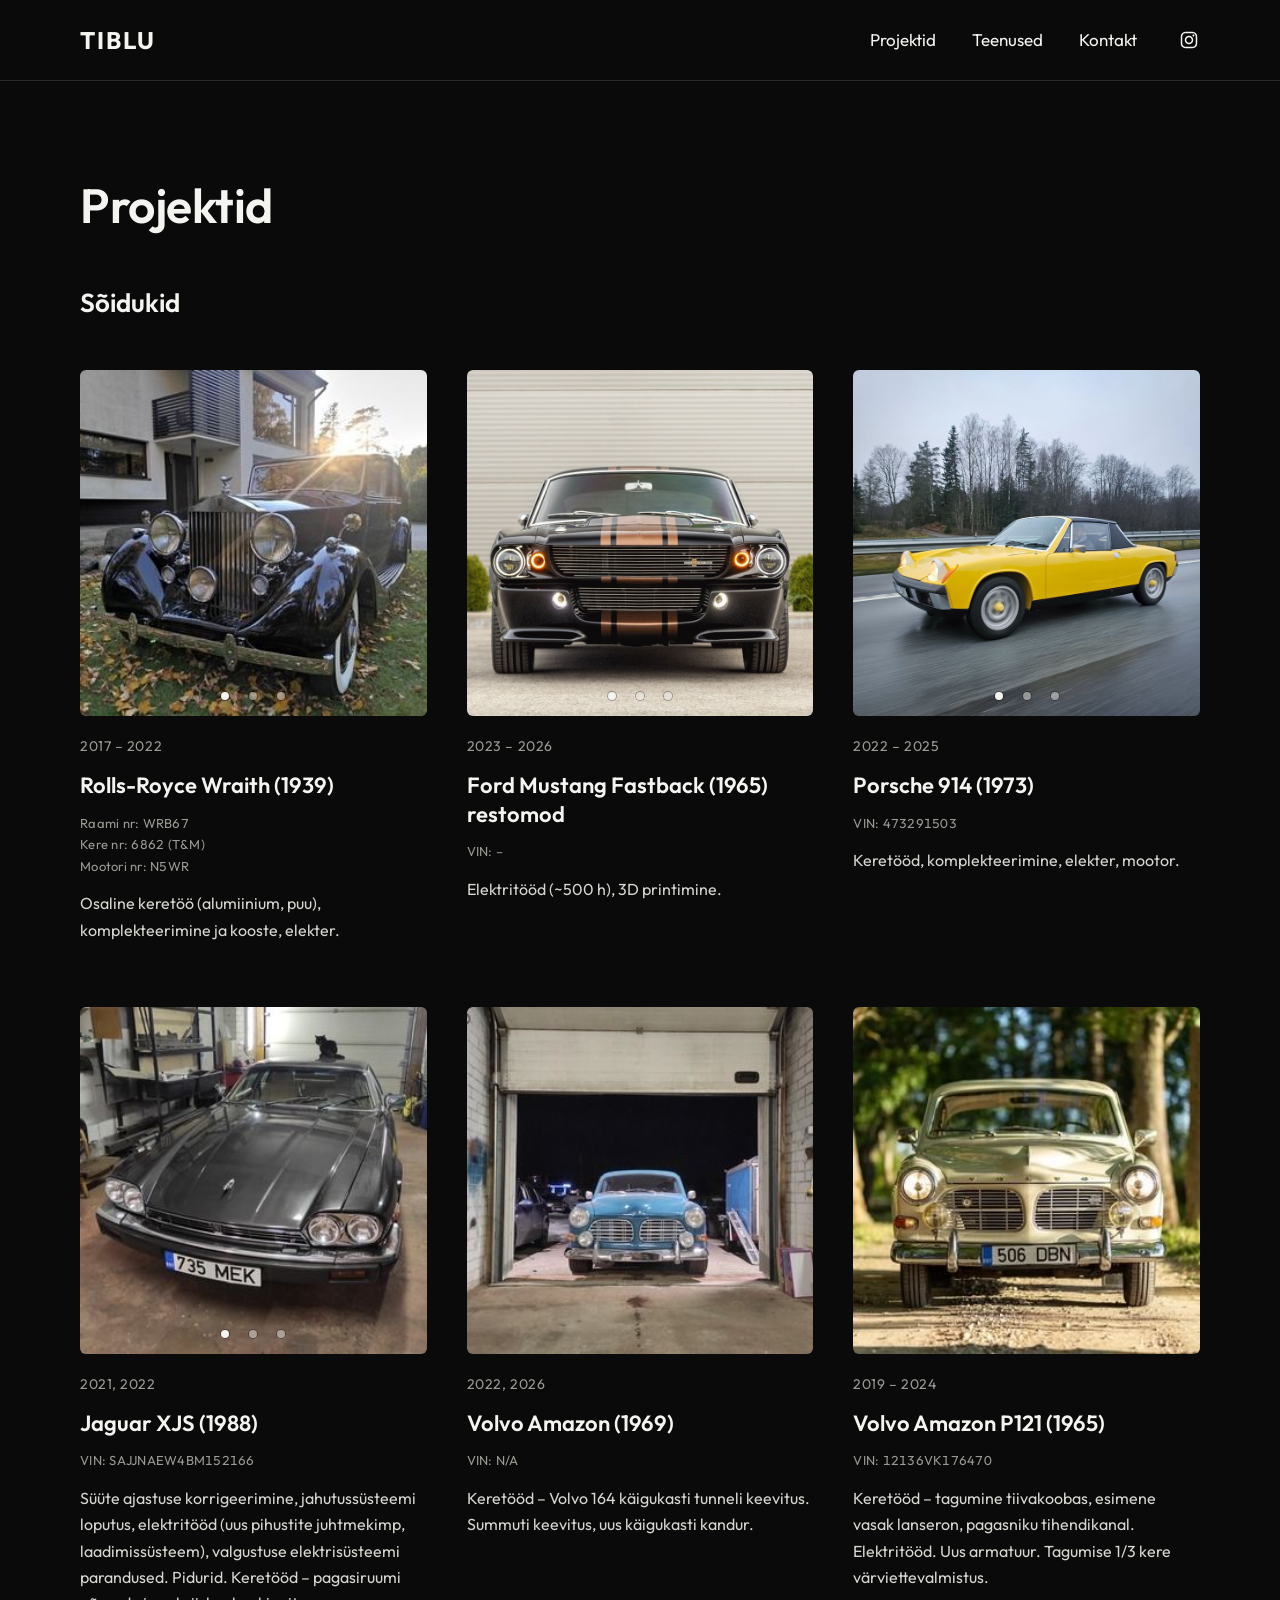
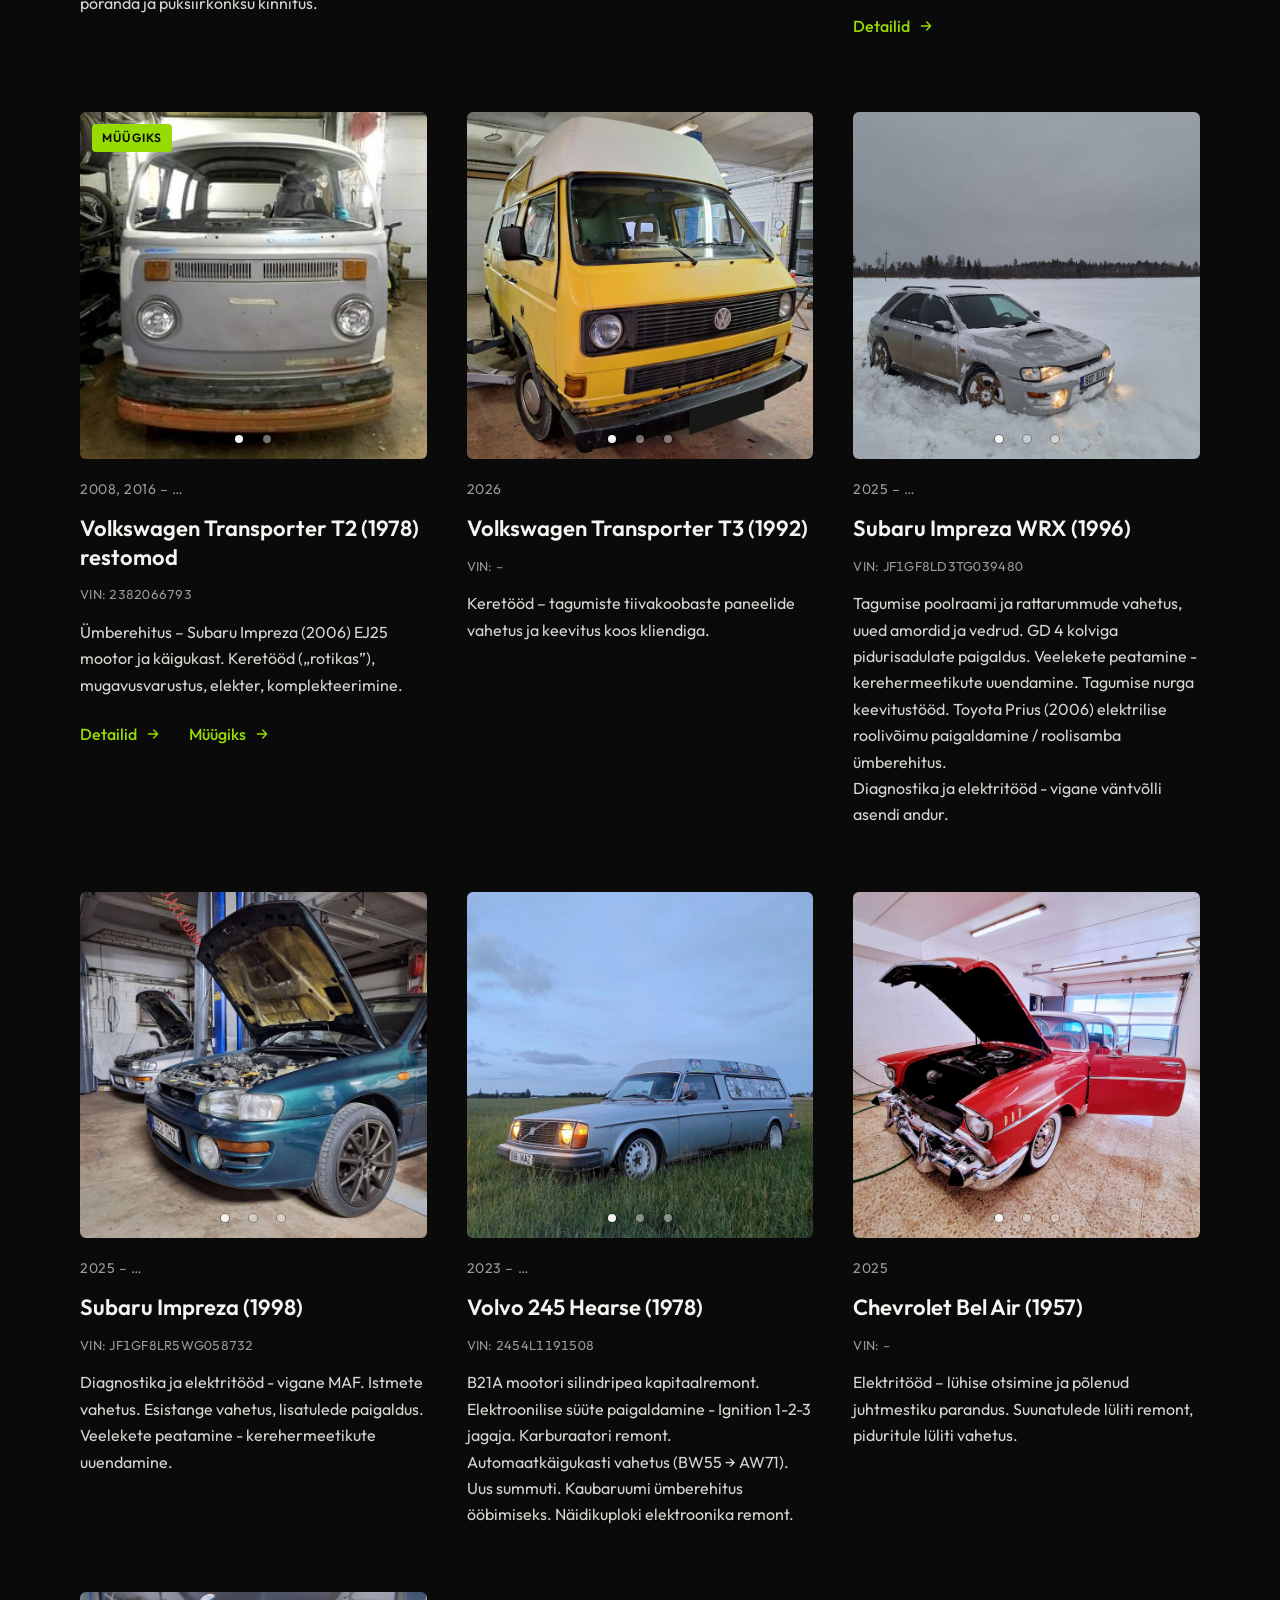
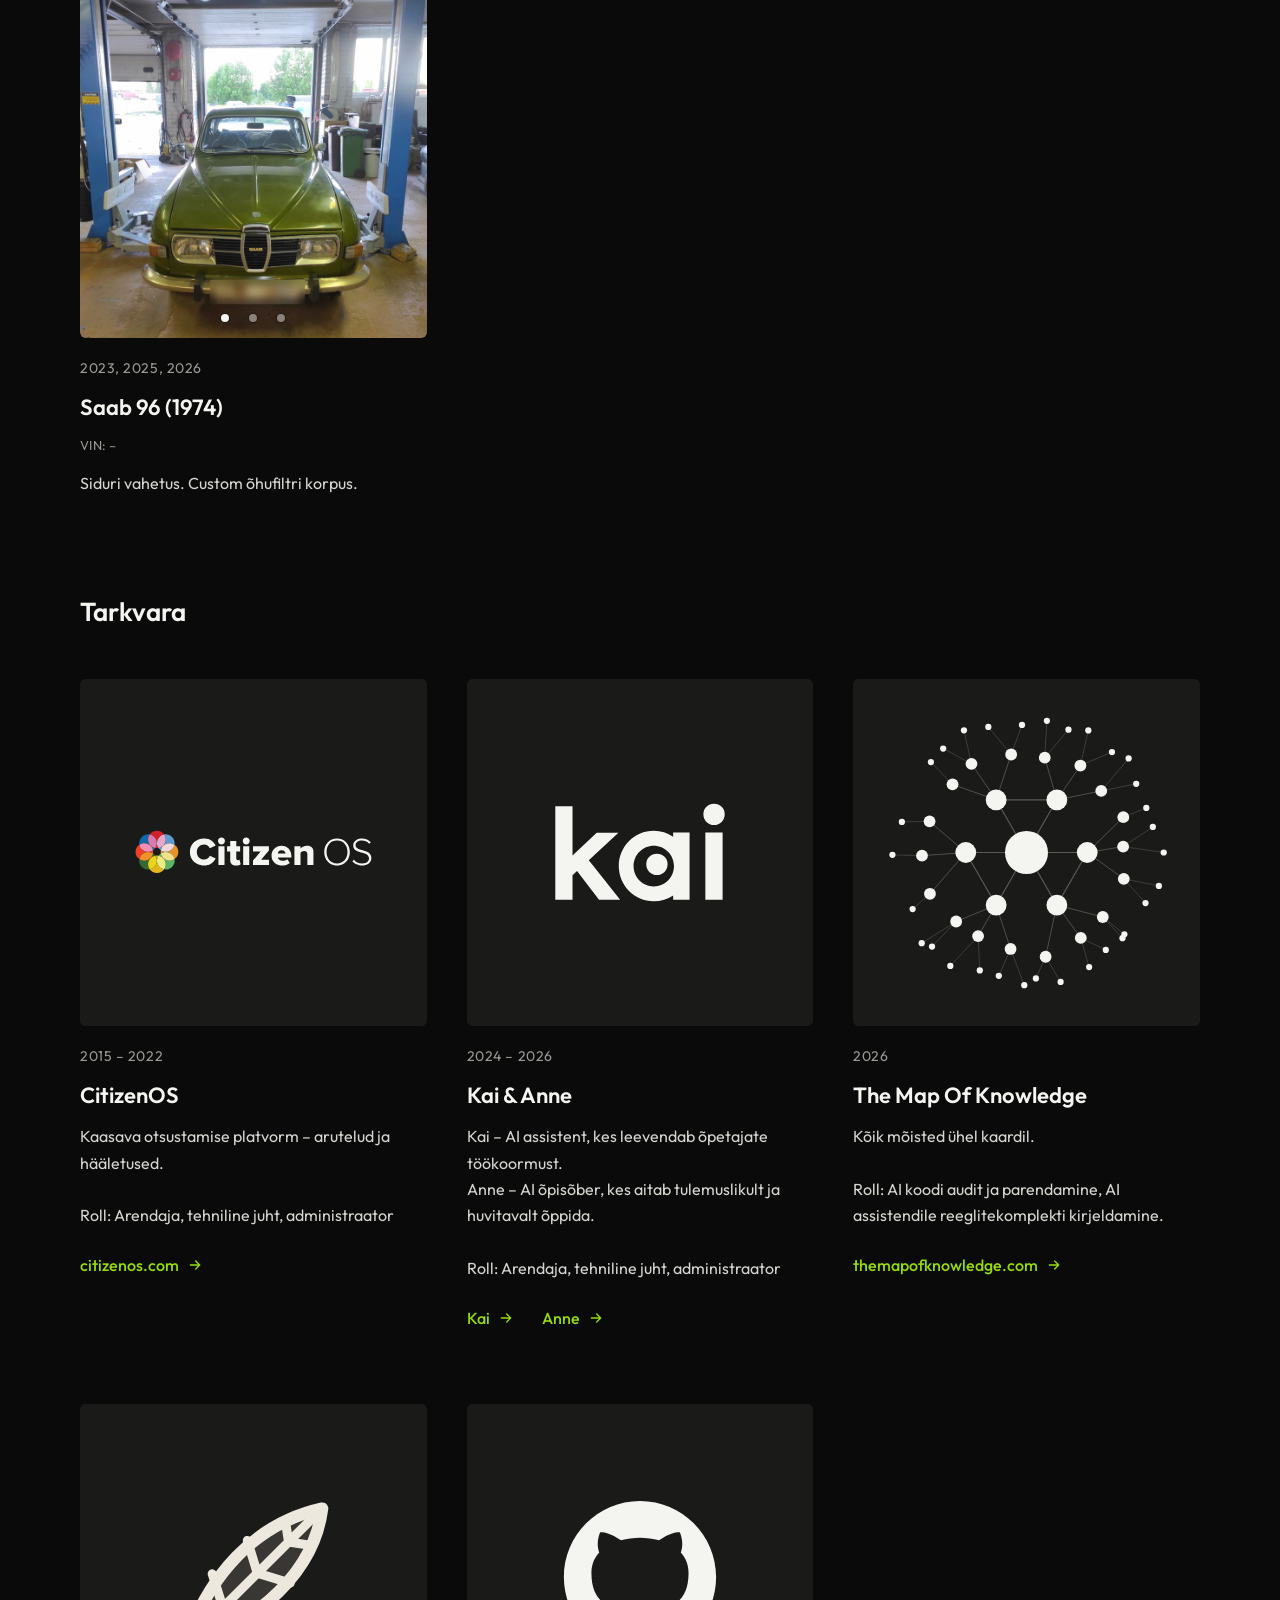
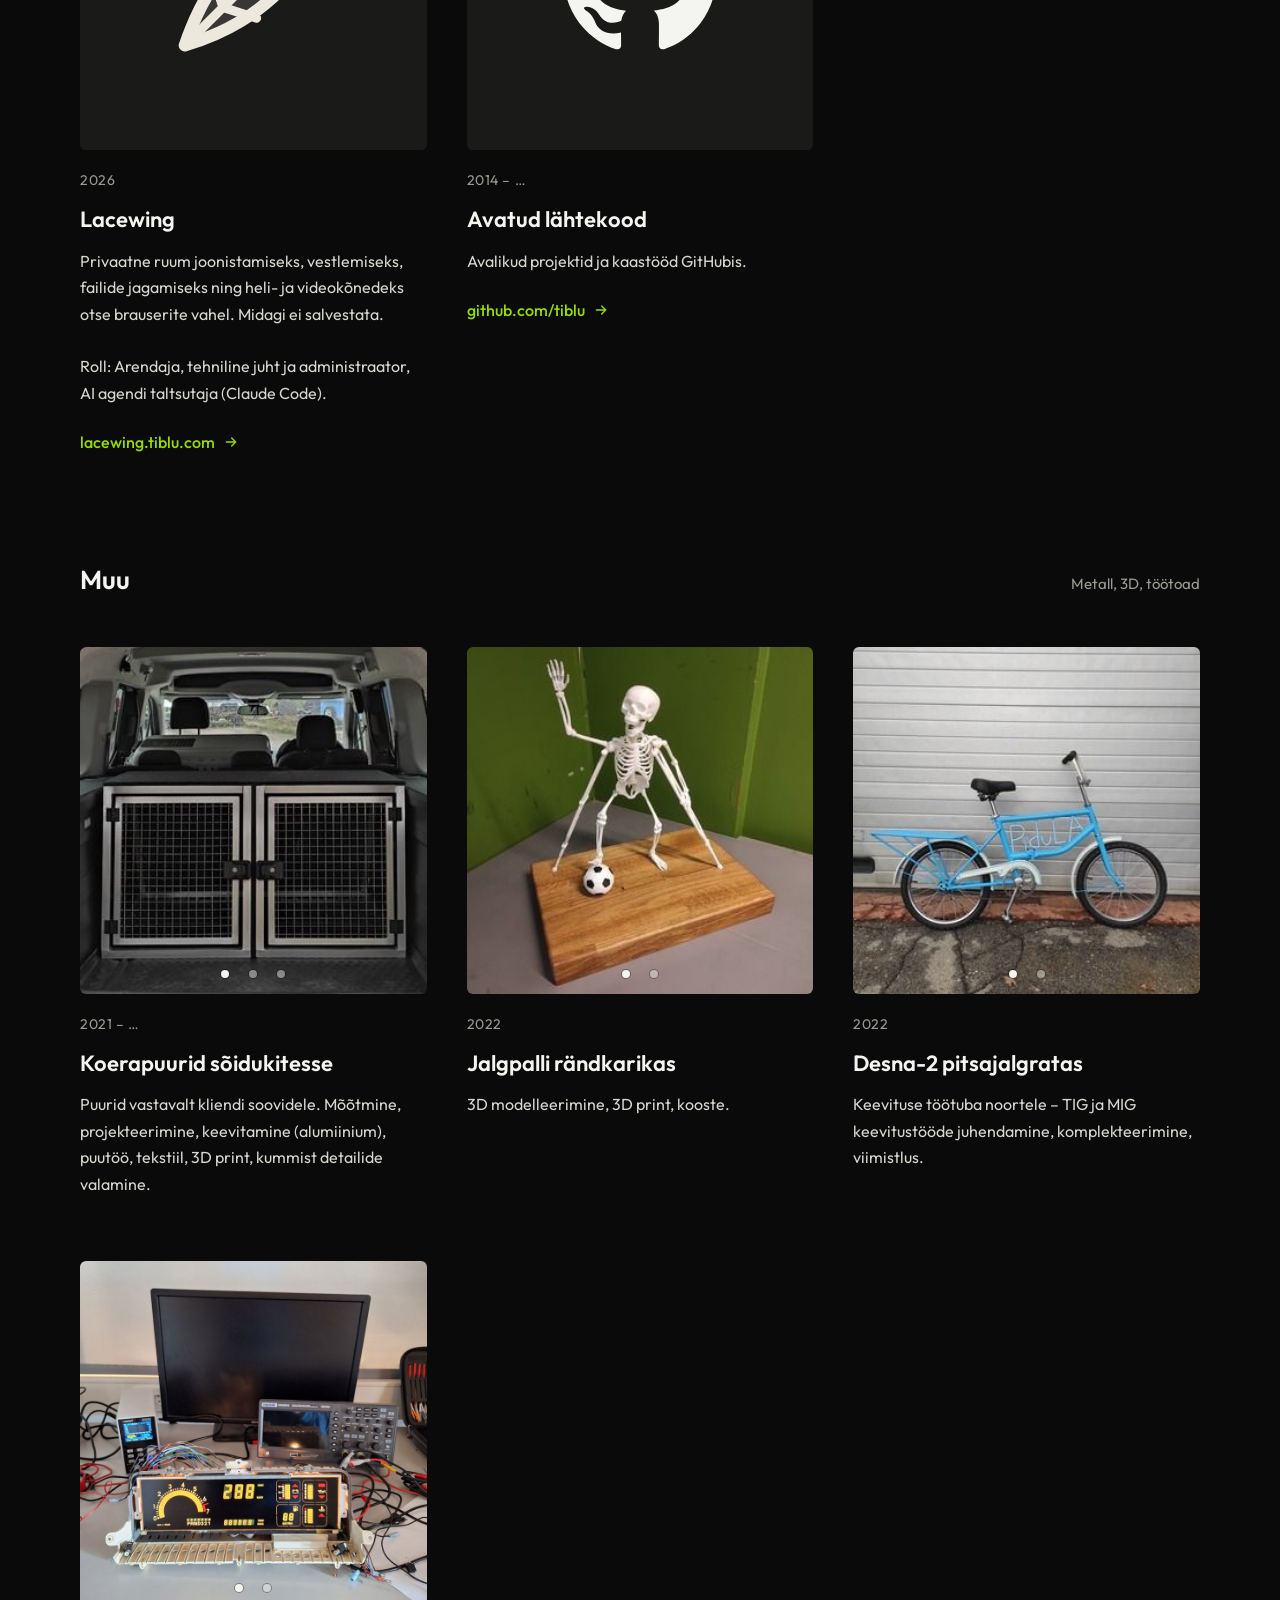
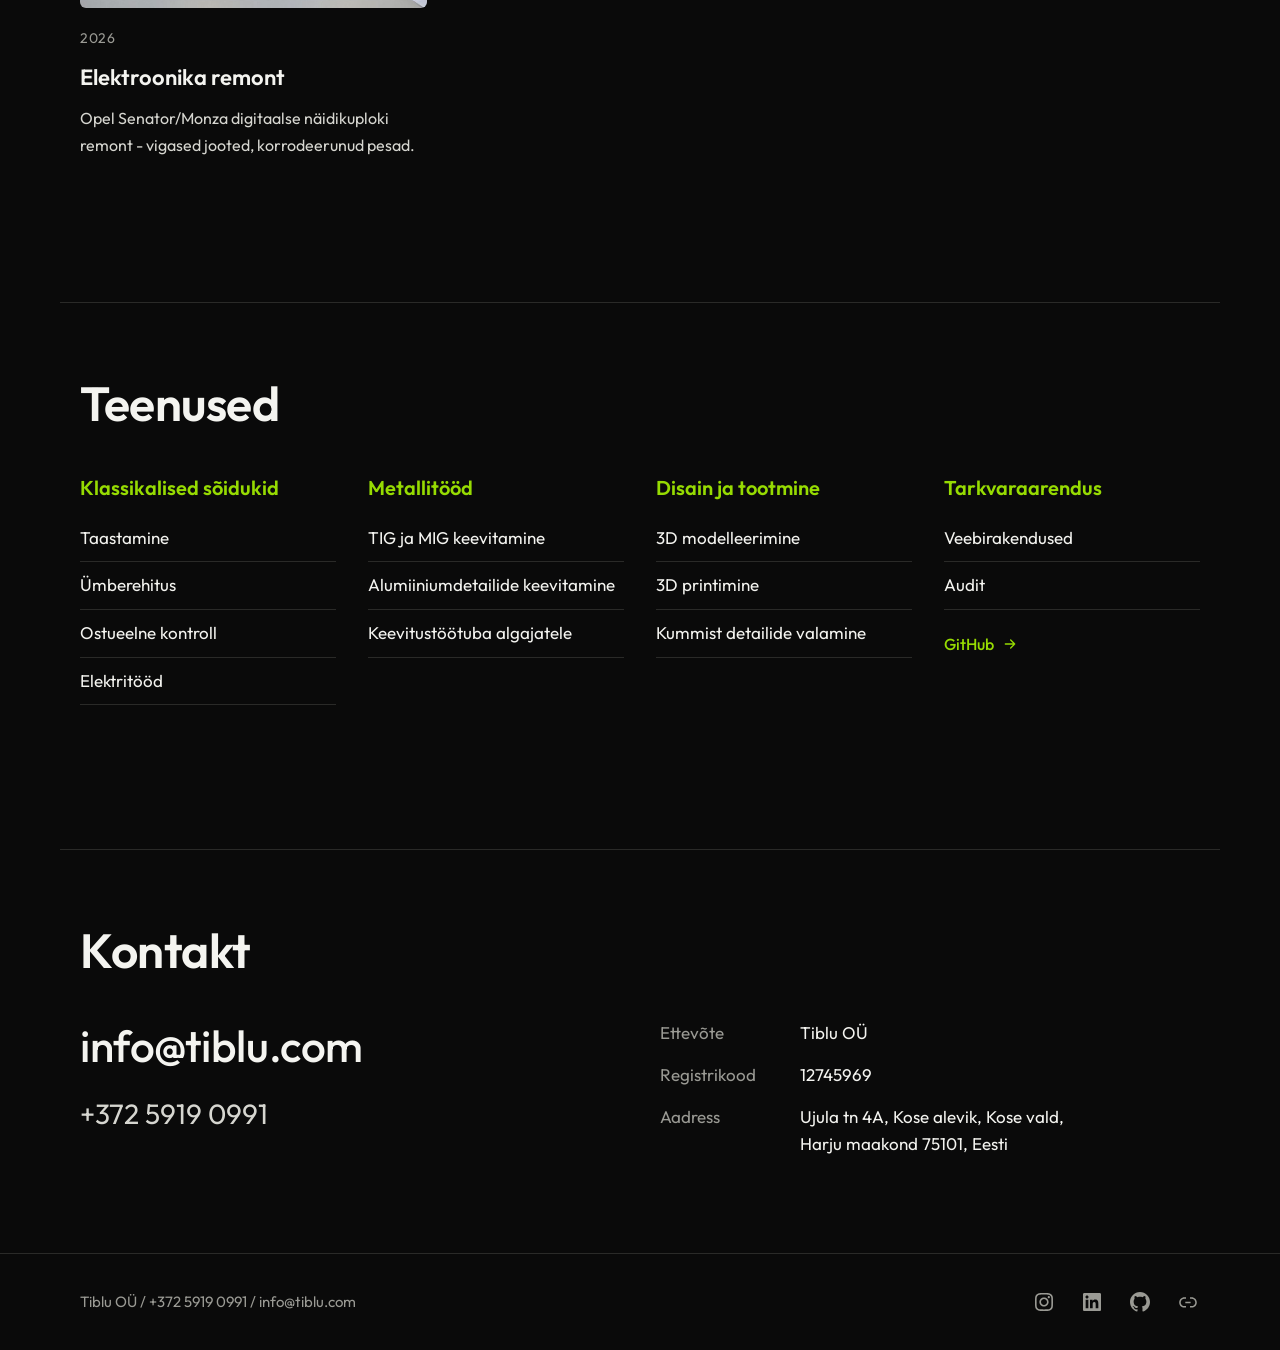
==== commit b93b38d3: "Add Tarkvara projects and move Teenused after Projektid Projektid is now the first section on the ho" ====
--- a/index.html
+++ b/index.html
@@ -34,8 +34,8 @@
   <div class="wrap header-inner">
     <a class="logo" href="#top">TIBLU</a>
     <nav class="main-nav" aria-label="Peamenüü">
+      <a href="#projektid">Projektid</a>
       <a href="#teenused">Teenused</a>
-      <a href="#projektid">Projektid</a>
       <a href="#kontakt">Kontakt</a>
       <a class="icon-link" href="https://instagram.com/vanaisaautod" aria-label="Instagram"><svg width="24" height="24" viewBox="0 0 24 24" fill="currentColor" aria-hidden="true" focusable="false"><path d="M12,4.622c2.403,0,2.688,0.009,3.637,0.052c0.877,0.04,1.354,0.187,1.671,0.31c0.42,0.163,0.72,0.358,1.035,0.673 c0.315,0.315,0.51,0.615,0.673,1.035c0.123,0.317,0.27,0.794,0.31,1.671c0.043,0.949,0.052,1.234,0.052,3.637 s-0.009,2.688-0.052,3.637c-0.04,0.877-0.187,1.354-0.31,1.671c-0.163,0.42-0.358,0.72-0.673,1.035 c-0.315,0.315-0.615,0.51-1.035,0.673c-0.317,0.123-0.794,0.27-1.671,0.31c-0.949,0.043-1.233,0.052-3.637,0.052 s-2.688-0.009-3.637-0.052c-0.877-0.04-1.354-0.187-1.671-0.31c-0.42-0.163-0.72-0.358-1.035-0.673 c-0.315-0.315-0.51-0.615-0.673-1.035c-0.123-0.317-0.27-0.794-0.31-1.671C4.631,14.688,4.622,14.403,4.622,12 s0.009-2.688,0.052-3.637c0.04-0.877,0.187-1.354,0.31-1.671c0.163-0.42,0.358-0.72,0.673-1.035 c0.315-0.315,0.615-0.51,1.035-0.673c0.317-0.123,0.794-0.27,1.671-0.31C9.312,4.631,9.597,4.622,12,4.622 M12,3 C9.556,3,9.249,3.01,8.289,3.054C7.331,3.098,6.677,3.25,6.105,3.472C5.513,3.702,5.011,4.01,4.511,4.511 c-0.5,0.5-0.808,1.002-1.038,1.594C3.25,6.677,3.098,7.331,3.054,8.289C3.01,9.249,3,9.556,3,12c0,2.444,0.01,2.751,0.054,3.711 c0.044,0.958,0.196,1.612,0.418,2.185c0.23,0.592,0.538,1.094,1.038,1.594c0.5,0.5,1.002,0.808,1.594,1.038 c0.572,0.222,1.227,0.375,2.185,0.418C9.249,20.99,9.556,21,12,21s2.751-0.01,3.711-0.054c0.958-0.044,1.612-0.196,2.185-0.418 c0.592-0.23,1.094-0.538,1.594-1.038c0.5-0.5,0.808-1.002,1.038-1.594c0.222-0.572,0.375-1.227,0.418-2.185 C20.99,14.751,21,14.444,21,12s-0.01-2.751-0.054-3.711c-0.044-0.958-0.196-1.612-0.418-2.185c-0.23-0.592-0.538-1.094-1.038-1.594 c-0.5-0.5-1.002-0.808-1.594-1.038c-0.572-0.222-1.227-0.375-2.185-0.418C14.751,3.01,14.444,3,12,3L12,3z M12,7.378 c-2.552,0-4.622,2.069-4.622,4.622S9.448,16.622,12,16.622s4.622-2.069,4.622-4.622S14.552,7.378,12,7.378z M12,15 c-1.657,0-3-1.343-3-3s1.343-3,3-3s3,1.343,3,3S13.657,15,12,15z M16.804,6.116c-0.596,0-1.08,0.484-1.08,1.08 s0.484,1.08,1.08,1.08c0.596,0,1.08-0.484,1.08-1.08S17.401,6.116,16.804,6.116z"></path></svg></a>
     </nav>
@@ -43,8 +43,278 @@
 </header>
 
 <main>
-  <section id="teenused" class="wrap section section-first">
-    <h1 id="top">Teenused</h1>
+  <section id="projektid" class="wrap section section-first">
+    <h1 id="top">Projektid</h1>
+
+    <div class="group-head">
+      <h3>Sõidukid</h3>
+    </div>
+    <div class="cards">
+      <article class="card">
+        <div class="car" tabindex="0" aria-label="Rolls-Royce Wraith (1939) – pildid">
+          <img class="is-active" src="images/rolls-royce-wraith-1939/1.jpg" alt="Rolls-Royce Wraith (1939) – pilt 1/3" width="800" height="800" loading="eager" decoding="async">
+          <img src="images/rolls-royce-wraith-1939/2.jpg" alt="Rolls-Royce Wraith (1939) – pilt 2/3" width="800" height="800" loading="lazy" decoding="async">
+          <img src="images/rolls-royce-wraith-1939/3.jpg" alt="Rolls-Royce Wraith (1939) – pilt 3/3" width="800" height="800" loading="lazy" decoding="async">
+        </div>
+        <div class="card-years">2017 – 2022</div>
+        <h4>Rolls-Royce Wraith (1939)</h4>
+        <div class="card-ids"><span>Raami nr: WRB67</span><span>Kere nr: 6862 (T&amp;M)</span><span>Mootori nr: N5WR</span></div>
+        <p class="card-desc">Osaline keretöö (alumiinium, puu), komplekteerimine ja kooste, elekter.</p>
+      </article>
+      <article class="card">
+        <div class="car" tabindex="0" aria-label="Ford Mustang Fastback (1965) restomod – pildid">
+          <img class="is-active" src="images/ford-mustang-fastback-1965-restomod/1.jpg" alt="Ford Mustang Fastback (1965) restomod – pilt 1/3" width="800" height="800" loading="eager" decoding="async">
+          <img src="images/ford-mustang-fastback-1965-restomod/2.jpg" alt="Ford Mustang Fastback (1965) restomod – pilt 2/3" width="800" height="800" loading="lazy" decoding="async">
+          <img src="images/ford-mustang-fastback-1965-restomod/3.jpg" alt="Ford Mustang Fastback (1965) restomod – pilt 3/3" width="800" height="800" loading="lazy" decoding="async">
+        </div>
+        <div class="card-years">2023 – 2026</div>
+        <h4>Ford Mustang Fastback (1965) restomod</h4>
+        <div class="card-ids"><span>VIN: –</span></div>
+        <p class="card-desc">Elektritööd (~500 h), 3D printimine.</p>
+      </article>
+      <article class="card">
+        <div class="car" tabindex="0" aria-label="Porsche 914 (1973) – pildid">
+          <img class="is-active" src="images/porsche-914-1973/1.jpg" alt="Porsche 914 (1973) – pilt 1/3" width="800" height="800" loading="eager" decoding="async">
+          <img src="images/porsche-914-1973/2.jpg" alt="Porsche 914 (1973) – pilt 2/3" width="800" height="800" loading="lazy" decoding="async">
+          <img src="images/porsche-914-1973/3.jpg" alt="Porsche 914 (1973) – pilt 3/3" width="800" height="800" loading="lazy" decoding="async">
+        </div>
+        <div class="card-years">2022 – 2025</div>
+        <h4>Porsche 914 (1973)</h4>
+        <div class="card-ids"><span>VIN: 473291503</span></div>
+        <p class="card-desc">Keretööd, komplekteerimine, elekter, mootor.</p>
+      </article>
+      <article class="card">
+        <div class="car" tabindex="0" aria-label="Jaguar XJS (1988) – pildid">
+          <img class="is-active" src="images/jaguar-xjs-1988/1.jpg" alt="Jaguar XJS (1988) – pilt 1/3" width="800" height="800" loading="lazy" decoding="async">
+          <img src="images/jaguar-xjs-1988/2.jpg" alt="Jaguar XJS (1988) – pilt 2/3" width="800" height="800" loading="lazy" decoding="async">
+          <img src="images/jaguar-xjs-1988/3.jpg" alt="Jaguar XJS (1988) – pilt 3/3" width="800" height="800" loading="lazy" decoding="async">
+        </div>
+        <div class="card-years">2021, 2022</div>
+        <h4>Jaguar XJS (1988)</h4>
+        <div class="card-ids"><span>VIN: SAJJNAEW4BM152166</span></div>
+        <p class="card-desc">Süüte ajastuse korrigeerimine, jahutussüsteemi loputus, elektritööd (uus pihustite juhtmekimp, laadimissüsteem), valgustuse elektrisüsteemi parandused. Pidurid. Keretööd – pagasiruumi põranda ja puksiirkonksu kinnitus.</p>
+      </article>
+      <article class="card">
+        <div class="car">
+          <img class="is-active" src="images/volvo-amazon-1969/1.jpg" alt="Volvo Amazon (1969)" width="800" height="800" loading="lazy" decoding="async">
+        </div>
+        <div class="card-years">2022, 2026</div>
+        <h4>Volvo Amazon (1969)</h4>
+        <div class="card-ids"><span>VIN: N/A</span></div>
+        <p class="card-desc">Keretööd – Volvo 164 käigukasti tunneli keevitus. Summuti keevitus, uus käigukasti kandur.</p>
+      </article>
+      <article class="card">
+        <div class="car">
+          <img class="is-active" src="images/volvo-amazon-p121-1965/1.jpg" alt="Volvo Amazon P121 (1965)" width="800" height="800" loading="lazy" decoding="async">
+        </div>
+        <div class="card-years">2019 – 2024</div>
+        <h4>Volvo Amazon P121 (1965)</h4>
+        <div class="card-ids"><span>VIN: 12136VK176470</span></div>
+        <p class="card-desc">Keretööd – tagumine tiivakoobas, esimene vasak lanseron, pagasniku tihendikanal. Elektritööd. Uus armatuur. Tagumise 1/3 kere värviettevalmistus.</p>
+        <a class="arrow-link" href="https://foorum.volvoclub.ee/viewtopic.php?f=25&amp;t=53578" target="_blank" rel="noopener">Detailid<svg width="16" height="16" viewBox="0 0 24 24" fill="none" stroke="currentColor" stroke-width="2" stroke-linecap="round" stroke-linejoin="round" aria-hidden="true" focusable="false"><path d="M5 12h14M13 6l6 6-6 6"></path></svg></a>
+      </article>
+      <article class="card">
+        <div class="car" tabindex="0" aria-label="Volkswagen Transporter T2 (1978) restomod – pildid">
+          <img class="is-active" src="images/volkswagen-transporter-t2-1978-restomod/1.jpg" alt="Volkswagen Transporter T2 (1978) restomod – pilt 1/2" width="800" height="800" loading="lazy" decoding="async">
+          <img src="images/volkswagen-transporter-t2-1978-restomod/2.jpg" alt="Volkswagen Transporter T2 (1978) restomod – pilt 2/2" width="800" height="800" loading="lazy" decoding="async">
+          <span class="badge">Müügiks</span>
+        </div>
+        <div class="card-years">2008, 2016 – …</div>
+        <h4>Volkswagen Transporter T2 (1978) restomod</h4>
+        <div class="card-ids"><span>VIN: 2382066793</span></div>
+        <p class="card-desc">Ümberehitus – Subaru Impreza (2006) EJ25 mootor ja käigukast. Keretööd („rotikas”), mugavusvarustus, elekter, komplekteerimine.</p>
+        <div class="card-links">
+          <a class="arrow-link" href="https://aircooledclub.ee/foorum/viewtopic.php?p=18331#p18331" target="_blank" rel="noopener">Detailid<svg width="16" height="16" viewBox="0 0 24 24" fill="none" stroke="currentColor" stroke-width="2" stroke-linecap="round" stroke-linejoin="round" aria-hidden="true" focusable="false"><path d="M5 12h14M13 6l6 6-6 6"></path></svg></a>
+          <a class="arrow-link" href="muua-vw-transporter-t2b-1978-restomod.html">Müügiks<svg width="16" height="16" viewBox="0 0 24 24" fill="none" stroke="currentColor" stroke-width="2" stroke-linecap="round" stroke-linejoin="round" aria-hidden="true" focusable="false"><path d="M5 12h14M13 6l6 6-6 6"></path></svg></a>
+        </div>
+      </article>
+      <article class="card">
+        <div class="car" tabindex="0" aria-label="Volkswagen Transporter T3 (1992) – pildid">
+          <img class="is-active" src="images/volkswagen-transporter-t3-1992/1.jpg" alt="Volkswagen Transporter T3 (1992) – pilt 1/3" width="800" height="800" loading="lazy" decoding="async">
+          <img src="images/volkswagen-transporter-t3-1992/2.jpg" alt="Volkswagen Transporter T3 (1992) – pilt 2/3" width="800" height="800" loading="lazy" decoding="async">
+          <img src="images/volkswagen-transporter-t3-1992/3.jpg" alt="Volkswagen Transporter T3 (1992) – pilt 3/3" width="800" height="800" loading="lazy" decoding="async">
+        </div>
+        <div class="card-years">2026</div>
+        <h4>Volkswagen Transporter T3 (1992)</h4>
+        <div class="card-ids"><span>VIN: –</span></div>
+        <p class="card-desc">Keretööd – tagumiste tiivakoobaste paneelide vahetus ja keevitus koos kliendiga.</p>
+      </article>
+      <article class="card">
+        <div class="car" tabindex="0" aria-label="Subaru Impreza WRX (1996) – pildid">
+          <img class="is-active" src="images/subaru-impreza-wrx-1996/1.jpg" alt="Subaru Impreza WRX (1996) – pilt 1/3" width="800" height="800" loading="lazy" decoding="async">
+          <img src="images/subaru-impreza-wrx-1996/2.jpg" alt="Subaru Impreza WRX (1996) – pilt 2/3" width="800" height="800" loading="lazy" decoding="async">
+          <img src="images/subaru-impreza-wrx-1996/3.jpg" alt="Subaru Impreza WRX (1996) – pilt 3/3" width="800" height="800" loading="lazy" decoding="async">
+        </div>
+        <div class="card-years">2025 – …</div>
+        <h4>Subaru Impreza WRX (1996)</h4>
+        <div class="card-ids"><span>VIN: JF1GF8LD3TG039480</span></div>
+        <p class="card-desc">Tagumise poolraami ja rattarummude vahetus, uued amordid ja vedrud. GD 4 kolviga pidurisadulate paigaldus. Veelekete peatamine - kerehermeetikute uuendamine. Tagumise nurga keevitustööd. Toyota Prius (2006) elektrilise roolivõimu paigaldamine / roolisamba ümberehitus.
+Diagnostika ja elektritööd - vigane väntvõlli asendi andur.</p>
+      </article>
+      <article class="card">
+        <div class="car" tabindex="0" aria-label="Subaru Impreza (1998) – pildid">
+          <img class="is-active" src="images/subaru-impreza-1998/1.jpg" alt="Subaru Impreza (1998) – pilt 1/3" width="800" height="800" loading="lazy" decoding="async">
+          <img src="images/subaru-impreza-1998/2.jpg" alt="Subaru Impreza (1998) – pilt 2/3" width="800" height="800" loading="lazy" decoding="async">
+          <img src="images/subaru-impreza-1998/3.jpg" alt="Subaru Impreza (1998) – pilt 3/3" width="800" height="800" loading="lazy" decoding="async">
+        </div>
+        <div class="card-years">2025 – …</div>
+        <h4>Subaru Impreza (1998)</h4>
+        <div class="card-ids"><span>VIN: JF1GF8LR5WG058732</span></div>
+        <p class="card-desc">Diagnostika ja elektritööd - vigane MAF. Istmete vahetus. Esistange vahetus, lisatulede paigaldus. Veelekete peatamine - kerehermeetikute uuendamine.</p>
+      </article>
+      <article class="card">
+        <div class="car" tabindex="0" aria-label="Volvo 245 Hearse (1978) – pildid">
+          <img class="is-active" src="images/volvo-245-hearse-1978/1.jpg" alt="Volvo 245 Hearse (1978) – pilt 1/3" width="800" height="800" loading="lazy" decoding="async">
+          <img src="images/volvo-245-hearse-1978/2.jpg" alt="Volvo 245 Hearse (1978) – pilt 2/3" width="800" height="800" loading="lazy" decoding="async">
+          <img src="images/volvo-245-hearse-1978/3.jpg" alt="Volvo 245 Hearse (1978) – pilt 3/3" width="800" height="800" loading="lazy" decoding="async">
+        </div>
+        <div class="card-years">2023 – …</div>
+        <h4>Volvo 245 Hearse (1978)</h4>
+        <div class="card-ids"><span>VIN: 2454L1191508</span></div>
+        <p class="card-desc">B21A mootori silindripea kapitaalremont. Elektroonilise süüte paigaldamine - Ignition 1-2-3 jagaja. Karburaatori remont. Automaatkäigukasti vahetus (BW55 → AW71). Uus summuti. Kaubaruumi ümberehitus ööbimiseks. Näidikuploki elektroonika remont.</p>
+      </article>
+      <article class="card">
+        <div class="car" tabindex="0" aria-label="Chevrolet Bel Air (1957) – pildid">
+          <img class="is-active" src="images/chevrolet-bel-air-1957/1.jpg" alt="Chevrolet Bel Air (1957) – pilt 1/3" width="800" height="800" loading="lazy" decoding="async">
+          <img src="images/chevrolet-bel-air-1957/2.jpg" alt="Chevrolet Bel Air (1957) – pilt 2/3" width="800" height="800" loading="lazy" decoding="async">
+          <img src="images/chevrolet-bel-air-1957/3.jpg" alt="Chevrolet Bel Air (1957) – pilt 3/3" width="800" height="800" loading="lazy" decoding="async">
+        </div>
+        <div class="card-years">2025</div>
+        <h4>Chevrolet Bel Air (1957)</h4>
+        <div class="card-ids"><span>VIN: –</span></div>
+        <p class="card-desc">Elektritööd – lühise otsimine ja põlenud juhtmestiku parandus. Suunatulede lüliti remont, piduritule lüliti vahetus.</p>
+      </article>
+      <article class="card">
+        <div class="car" tabindex="0" aria-label="Saab 96 (1974) – pildid">
+          <img class="is-active" src="images/saab-96-1974/1.jpg" alt="Saab 96 (1974) – pilt 1/3" width="800" height="800" loading="lazy" decoding="async">
+          <img src="images/saab-96-1974/2.jpg" alt="Saab 96 (1974) – pilt 2/3" width="800" height="800" loading="lazy" decoding="async">
+          <img src="images/saab-96-1974/3.jpg" alt="Saab 96 (1974) – pilt 3/3" width="800" height="800" loading="lazy" decoding="async">
+        </div>
+        <div class="card-years">2023, 2025, 2026</div>
+        <h4>Saab 96 (1974)</h4>
+        <div class="card-ids"><span>VIN: –</span></div>
+        <p class="card-desc">Siduri vahetus. Custom õhufiltri korpus.</p>
+      </article>
+    </div>
+
+    <div class="group-head group-head-spaced">
+      <h3>Tarkvara</h3>
+    </div>
+    <div class="cards">
+      <article class="card">
+        <div class="car">
+          <img class="is-active" src="images/citizenos/1.svg" alt="CitizenOS" width="800" height="800" loading="lazy" decoding="async">
+        </div>
+        <div class="card-years">2015 – 2022</div>
+        <h4>CitizenOS</h4>
+        <p class="card-desc">Kaasava otsustamise platvorm – arutelud ja hääletused.
+
+Roll: Arendaja, tehniline juht, administraator</p>
+        <div class="card-links">
+          <a class="arrow-link" href="https://citizenos.com/" target="_blank" rel="noopener">citizenos.com<svg width="16" height="16" viewBox="0 0 24 24" fill="none" stroke="currentColor" stroke-width="2" stroke-linecap="round" stroke-linejoin="round" aria-hidden="true" focusable="false"><path d="M5 12h14M13 6l6 6-6 6"></path></svg></a>
+        </div>
+      </article>
+      <article class="card">
+        <div class="car">
+          <img class="is-active" src="images/kai-anne/1.svg" alt="Kai &amp; Anne" width="800" height="800" loading="lazy" decoding="async">
+        </div>
+        <div class="card-years">2024 – 2026</div>
+        <h4>Kai &amp; Anne</h4>
+        <p class="card-desc">Kai – AI assistent, kes leevendab õpetajate töökoormust.
+Anne – AI õpisõber, kes aitab tulemuslikult ja huvitavalt õppida.
+
+Roll: Arendaja, tehniline juht, administraator</p>
+        <div class="card-links">
+          <a class="arrow-link" href="https://app.kaiq.net/" target="_blank" rel="noopener">Kai<svg width="16" height="16" viewBox="0 0 24 24" fill="none" stroke="currentColor" stroke-width="2" stroke-linecap="round" stroke-linejoin="round" aria-hidden="true" focusable="false"><path d="M5 12h14M13 6l6 6-6 6"></path></svg></a>
+          <a class="arrow-link" href="https://anne.kaiq.net/" target="_blank" rel="noopener">Anne<svg width="16" height="16" viewBox="0 0 24 24" fill="none" stroke="currentColor" stroke-width="2" stroke-linecap="round" stroke-linejoin="round" aria-hidden="true" focusable="false"><path d="M5 12h14M13 6l6 6-6 6"></path></svg></a>
+        </div>
+      </article>
+      <article class="card">
+        <div class="car">
+          <img class="is-active" src="images/the-map-of-knowledge/1.svg" alt="The Map Of Knowledge" width="800" height="800" loading="lazy" decoding="async">
+        </div>
+        <div class="card-years">2026</div>
+        <h4>The Map Of Knowledge</h4>
+        <p class="card-desc">Kõik mõisted ühel kaardil.
+
+Roll: AI koodi audit ja parendamine, AI assistendile reeglitekomplekti kirjeldamine.</p>
+        <div class="card-links">
+          <a class="arrow-link" href="https://app.themapofknowledge.com/" target="_blank" rel="noopener">themapofknowledge.com<svg width="16" height="16" viewBox="0 0 24 24" fill="none" stroke="currentColor" stroke-width="2" stroke-linecap="round" stroke-linejoin="round" aria-hidden="true" focusable="false"><path d="M5 12h14M13 6l6 6-6 6"></path></svg></a>
+        </div>
+      </article>
+      <article class="card">
+        <div class="car">
+          <img class="is-active" src="images/lacewing/1.svg" alt="Lacewing" width="800" height="800" loading="lazy" decoding="async">
+        </div>
+        <div class="card-years">2026</div>
+        <h4>Lacewing</h4>
+        <p class="card-desc">Privaatne ruum joonistamiseks, vestlemiseks, failide jagamiseks ning heli- ja videokõnedeks otse brauserite vahel. Midagi ei salvestata.
+
+Roll: Arendaja, tehniline juht ja administraator, AI agendi taltsutaja (Claude Code).</p>
+        <div class="card-links">
+          <a class="arrow-link" href="https://lacewing.tiblu.com/" target="_blank" rel="noopener">lacewing.tiblu.com<svg width="16" height="16" viewBox="0 0 24 24" fill="none" stroke="currentColor" stroke-width="2" stroke-linecap="round" stroke-linejoin="round" aria-hidden="true" focusable="false"><path d="M5 12h14M13 6l6 6-6 6"></path></svg></a>
+        </div>
+      </article>
+      <article class="card">
+        <div class="car">
+          <img class="is-active" src="images/avatud-lahtekood/1.svg" alt="Avatud lähtekood" width="800" height="800" loading="lazy" decoding="async">
+        </div>
+        <div class="card-years">2014 – …</div>
+        <h4>Avatud lähtekood</h4>
+        <p class="card-desc">Avalikud projektid ja kaastööd GitHubis.</p>
+        <div class="card-links">
+          <a class="arrow-link" href="https://github.com/tiblu" target="_blank" rel="noopener">github.com/tiblu<svg width="16" height="16" viewBox="0 0 24 24" fill="none" stroke="currentColor" stroke-width="2" stroke-linecap="round" stroke-linejoin="round" aria-hidden="true" focusable="false"><path d="M5 12h14M13 6l6 6-6 6"></path></svg></a>
+        </div>
+      </article>
+    </div>
+
+    <div class="group-head group-head-spaced">
+      <h3>Muu</h3>
+      <span class="muted">Metall, 3D, töötoad</span>
+    </div>
+    <div class="cards">
+      <article class="card">
+        <div class="car" tabindex="0" aria-label="Koerapuurid sõidukitesse – pildid">
+          <img class="is-active" src="images/koerapuurid-soidukitesse/1.jpg" alt="Koerapuurid sõidukitesse – pilt 1/3" width="800" height="800" loading="lazy" decoding="async">
+          <img src="images/koerapuurid-soidukitesse/2.jpg" alt="Koerapuurid sõidukitesse – pilt 2/3" width="800" height="800" loading="lazy" decoding="async">
+          <img src="images/koerapuurid-soidukitesse/3.jpg" alt="Koerapuurid sõidukitesse – pilt 3/3" width="800" height="800" loading="lazy" decoding="async">
+        </div>
+        <div class="card-years">2021 – …</div>
+        <h4>Koerapuurid sõidukitesse</h4>
+        <p class="card-desc">Puurid vastavalt kliendi soovidele. Mõõtmine, projekteerimine, keevitamine (alumiinium), puutöö, tekstiil, 3D print, kummist detailide valamine.</p>
+      </article>
+      <article class="card">
+        <div class="car" tabindex="0" aria-label="Jalgpalli rändkarikas – pildid">
+          <img class="is-active" src="images/jalgpalli-randkarikas/1.jpg" alt="Jalgpalli rändkarikas – pilt 1/2" width="800" height="800" loading="lazy" decoding="async">
+          <img src="images/jalgpalli-randkarikas/2.jpg" alt="Jalgpalli rändkarikas – pilt 2/2" width="800" height="800" loading="lazy" decoding="async">
+        </div>
+        <div class="card-years">2022</div>
+        <h4>Jalgpalli rändkarikas</h4>
+        <p class="card-desc">3D modelleerimine, 3D print, kooste.</p>
+      </article>
+      <article class="card">
+        <div class="car" tabindex="0" aria-label="Desna-2 pitsajalgratas – pildid">
+          <img class="is-active" src="images/desna-2-pitsajalgratas/1.jpg" alt="Desna-2 pitsajalgratas – pilt 1/2" width="800" height="800" loading="lazy" decoding="async">
+          <img src="images/desna-2-pitsajalgratas/2.jpg" alt="Desna-2 pitsajalgratas – pilt 2/2" width="800" height="800" loading="lazy" decoding="async">
+        </div>
+        <div class="card-years">2022</div>
+        <h4>Desna-2 pitsajalgratas</h4>
+        <p class="card-desc">Keevituse töötuba noortele – TIG ja MIG keevitustööde juhendamine, komplekteerimine, viimistlus.</p>
+      </article>
+      <article class="card">
+        <div class="car" tabindex="0" aria-label="Elektroonika remont – pildid">
+          <img class="is-active" src="images/elektroonika-remont/1.jpg" alt="Elektroonika remont – pilt 1/2" width="800" height="800" loading="lazy" decoding="async">
+          <img src="images/elektroonika-remont/2.jpg" alt="Elektroonika remont – pilt 2/2" width="800" height="800" loading="lazy" decoding="async">
+        </div>
+        <div class="card-years">2026</div>
+        <h4>Elektroonika remont</h4>
+        <p class="card-desc">Opel Senator/Monza digitaalse näidikuploki remont - vigased jooted, korrodeerunud pesad.</p>
+      </article>
+    </div>
+  </section>
+
+  <section id="teenused" class="wrap section">
+    <h2>Teenused</h2>
     <div class="services">
       <div class="service">
         <h3>Klassikalised sõidukid</h3>
@@ -79,205 +349,6 @@
         </ul>
         <a class="arrow-link" href="https://github.com/tiblu">GitHub<svg width="16" height="16" viewBox="0 0 24 24" fill="none" stroke="currentColor" stroke-width="2" stroke-linecap="round" stroke-linejoin="round" aria-hidden="true" focusable="false"><path d="M5 12h14M13 6l6 6-6 6"></path></svg></a>
       </div>
-    </div>
-  </section>
-
-  <section id="projektid" class="wrap section">
-    <h2>Projektid</h2>
-
-    <div class="group-head">
-      <h3>Sõidukid</h3>
-    </div>
-    <div class="cards">
-      <article class="card">
-        <div class="car" tabindex="0" aria-label="Rolls-Royce Wraith (1939) – pildid">
-          <img class="is-active" src="images/rolls-royce-wraith-1939/1.jpg" alt="Rolls-Royce Wraith (1939) – pilt 1/3" width="800" height="800" loading="eager" decoding="async">
-          <img src="images/rolls-royce-wraith-1939/2.jpg" alt="Rolls-Royce Wraith (1939) – pilt 2/3" width="800" height="800" loading="lazy" decoding="async">
-          <img src="images/rolls-royce-wraith-1939/3.jpg" alt="Rolls-Royce Wraith (1939) – pilt 3/3" width="800" height="800" loading="lazy" decoding="async">
-        </div>
-        <div class="card-years">2017 – 2022</div>
-        <h4>Rolls-Royce Wraith (1939)</h4>
-        <div class="card-ids"><span>Raami nr: WRB67</span><span>Kere nr: 6862 (T&amp;M)</span><span>Mootori nr: N5WR</span></div>
-        <p class="card-desc">Osaline keretöö (alumiinium, puu), komplekteerimine ja kooste, elekter.</p>
-      </article>
-      <article class="card">
-        <div class="car" tabindex="0" aria-label="Ford Mustang Fastback (1965) restomod – pildid">
-          <img class="is-active" src="images/ford-mustang-fastback-1965-restomod/1.jpg" alt="Ford Mustang Fastback (1965) restomod – pilt 1/3" width="800" height="800" loading="eager" decoding="async">
-          <img src="images/ford-mustang-fastback-1965-restomod/2.jpg" alt="Ford Mustang Fastback (1965) restomod – pilt 2/3" width="800" height="800" loading="lazy" decoding="async">
-          <img src="images/ford-mustang-fastback-1965-restomod/3.jpg" alt="Ford Mustang Fastback (1965) restomod – pilt 3/3" width="800" height="800" loading="lazy" decoding="async">
-        </div>
-        <div class="card-years">2023 – 2026</div>
-        <h4>Ford Mustang Fastback (1965) restomod</h4>
-        <div class="card-ids"><span>VIN: –</span></div>
-        <p class="card-desc">Elektritööd (~500 h), 3D printimine.</p>
-      </article>
-      <article class="card">
-        <div class="car" tabindex="0" aria-label="Porsche 914 (1973) – pildid">
-          <img class="is-active" src="images/porsche-914-1973/1.jpg" alt="Porsche 914 (1973) – pilt 1/3" width="800" height="800" loading="eager" decoding="async">
-          <img src="images/porsche-914-1973/2.jpg" alt="Porsche 914 (1973) – pilt 2/3" width="800" height="800" loading="lazy" decoding="async">
-          <img src="images/porsche-914-1973/3.jpg" alt="Porsche 914 (1973) – pilt 3/3" width="800" height="800" loading="lazy" decoding="async">
-        </div>
-        <div class="card-years">2022 – 2025</div>
-        <h4>Porsche 914 (1973)</h4>
-        <div class="card-ids"><span>VIN: 473291503</span></div>
-        <p class="card-desc">Keretööd, komplekteerimine, elekter, mootor.</p>
-      </article>
-      <article class="card">
-        <div class="car" tabindex="0" aria-label="Jaguar XJS (1988) – pildid">
-          <img class="is-active" src="images/jaguar-xjs-1988/1.jpg" alt="Jaguar XJS (1988) – pilt 1/3" width="800" height="800" loading="lazy" decoding="async">
-          <img src="images/jaguar-xjs-1988/2.jpg" alt="Jaguar XJS (1988) – pilt 2/3" width="800" height="800" loading="lazy" decoding="async">
-          <img src="images/jaguar-xjs-1988/3.jpg" alt="Jaguar XJS (1988) – pilt 3/3" width="800" height="800" loading="lazy" decoding="async">
-        </div>
-        <div class="card-years">2021, 2022</div>
-        <h4>Jaguar XJS (1988)</h4>
-        <div class="card-ids"><span>VIN: SAJJNAEW4BM152166</span></div>
-        <p class="card-desc">Süüte ajastuse korrigeerimine, jahutussüsteemi loputus, elektritööd (uus pihustite juhtmekimp, laadimissüsteem), valgustuse elektrisüsteemi parandused. Pidurid. Keretööd – pagasiruumi põranda ja puksiirkonksu kinnitus.</p>
-      </article>
-      <article class="card">
-        <div class="car">
-          <img class="is-active" src="images/volvo-amazon-1969/1.jpg" alt="Volvo Amazon (1969)" width="800" height="800" loading="lazy" decoding="async">
-        </div>
-        <div class="card-years">2022, 2026</div>
-        <h4>Volvo Amazon (1969)</h4>
-        <div class="card-ids"><span>VIN: N/A</span></div>
-        <p class="card-desc">Keretööd – Volvo 164 käigukasti tunneli keevitus. Summuti keevitus, uus käigukasti kandur.</p>
-      </article>
-      <article class="card">
-        <div class="car">
-          <img class="is-active" src="images/volvo-amazon-p121-1965/1.jpg" alt="Volvo Amazon P121 (1965)" width="800" height="800" loading="lazy" decoding="async">
-        </div>
-        <div class="card-years">2019 – 2024</div>
-        <h4>Volvo Amazon P121 (1965)</h4>
-        <div class="card-ids"><span>VIN: 12136VK176470</span></div>
-        <p class="card-desc">Keretööd – tagumine tiivakoobas, esimene vasak lanseron, pagasniku tihendikanal. Elektritööd. Uus armatuur. Tagumise 1/3 kere värviettevalmistus.</p>
-        <a class="arrow-link" href="https://foorum.volvoclub.ee/viewtopic.php?f=25&amp;t=53578" target="_blank" rel="noopener">Detailid<svg width="16" height="16" viewBox="0 0 24 24" fill="none" stroke="currentColor" stroke-width="2" stroke-linecap="round" stroke-linejoin="round" aria-hidden="true" focusable="false"><path d="M5 12h14M13 6l6 6-6 6"></path></svg></a>
-      </article>
-      <article class="card">
-        <div class="car" tabindex="0" aria-label="Volkswagen Transporter T2 (1978) restomod – pildid">
-          <img class="is-active" src="images/volkswagen-transporter-t2-1978-restomod/1.jpg" alt="Volkswagen Transporter T2 (1978) restomod – pilt 1/2" width="800" height="800" loading="lazy" decoding="async">
-          <img src="images/volkswagen-transporter-t2-1978-restomod/2.jpg" alt="Volkswagen Transporter T2 (1978) restomod – pilt 2/2" width="800" height="800" loading="lazy" decoding="async">
-          <span class="badge">Müügiks</span>
-        </div>
-        <div class="card-years">2008, 2016 – …</div>
-        <h4>Volkswagen Transporter T2 (1978) restomod</h4>
-        <div class="card-ids"><span>VIN: 2382066793</span></div>
-        <p class="card-desc">Ümberehitus – Subaru Impreza (2006) EJ25 mootor ja käigukast. Keretööd („rotikas”), mugavusvarustus, elekter, komplekteerimine.</p>
-        <div class="card-links">
-          <a class="arrow-link" href="https://aircooledclub.ee/foorum/viewtopic.php?p=18331#p18331" target="_blank" rel="noopener">Detailid<svg width="16" height="16" viewBox="0 0 24 24" fill="none" stroke="currentColor" stroke-width="2" stroke-linecap="round" stroke-linejoin="round" aria-hidden="true" focusable="false"><path d="M5 12h14M13 6l6 6-6 6"></path></svg></a>
-          <a class="arrow-link" href="muua-vw-transporter-t2b-1978-restomod.html">Müügiks<svg width="16" height="16" viewBox="0 0 24 24" fill="none" stroke="currentColor" stroke-width="2" stroke-linecap="round" stroke-linejoin="round" aria-hidden="true" focusable="false"><path d="M5 12h14M13 6l6 6-6 6"></path></svg></a>
-        </div>
-      </article>
-      <article class="card">
-        <div class="car" tabindex="0" aria-label="Volkswagen Transporter T3 (1992) – pildid">
-          <img class="is-active" src="images/volkswagen-transporter-t3-1992/1.jpg" alt="Volkswagen Transporter T3 (1992) – pilt 1/3" width="800" height="800" loading="lazy" decoding="async">
-          <img src="images/volkswagen-transporter-t3-1992/2.jpg" alt="Volkswagen Transporter T3 (1992) – pilt 2/3" width="800" height="800" loading="lazy" decoding="async">
-          <img src="images/volkswagen-transporter-t3-1992/3.jpg" alt="Volkswagen Transporter T3 (1992) – pilt 3/3" width="800" height="800" loading="lazy" decoding="async">
-        </div>
-        <div class="card-years">2026</div>
-        <h4>Volkswagen Transporter T3 (1992)</h4>
-        <div class="card-ids"><span>VIN: –</span></div>
-        <p class="card-desc">Keretööd – tagumiste tiivakoobaste paneelide vahetus ja keevitus koos kliendiga.</p>
-      </article>
-      <article class="card">
-        <div class="car" tabindex="0" aria-label="Subaru Impreza WRX (1996) – pildid">
-          <img class="is-active" src="images/subaru-impreza-wrx-1996/1.jpg" alt="Subaru Impreza WRX (1996) – pilt 1/3" width="800" height="800" loading="lazy" decoding="async">
-          <img src="images/subaru-impreza-wrx-1996/2.jpg" alt="Subaru Impreza WRX (1996) – pilt 2/3" width="800" height="800" loading="lazy" decoding="async">
-          <img src="images/subaru-impreza-wrx-1996/3.jpg" alt="Subaru Impreza WRX (1996) – pilt 3/3" width="800" height="800" loading="lazy" decoding="async">
-        </div>
-        <div class="card-years">2025 – …</div>
-        <h4>Subaru Impreza WRX (1996)</h4>
-        <div class="card-ids"><span>VIN: JF1GF8LD3TG039480</span></div>
-        <p class="card-desc">Tagumise poolraami ja rattarummude vahetus, uued amordid ja vedrud. GD 4 kolviga pidurisadulate paigaldus. Veelekete peatamine - kerehermeetikute uuendamine. Tagumise nurga keevitustööd. Toyota Prius (2006) elektrilise roolivõimu paigaldamine / roolisamba ümberehitus.
-Diagnostika ja elektritööd - vigane väntvõlli asendi andur.</p>
-      </article>
-      <article class="card">
-        <div class="car" tabindex="0" aria-label="Subaru Impreza (1998) – pildid">
-          <img class="is-active" src="images/subaru-impreza-1998/1.jpg" alt="Subaru Impreza (1998) – pilt 1/3" width="800" height="800" loading="lazy" decoding="async">
-          <img src="images/subaru-impreza-1998/2.jpg" alt="Subaru Impreza (1998) – pilt 2/3" width="800" height="800" loading="lazy" decoding="async">
-          <img src="images/subaru-impreza-1998/3.jpg" alt="Subaru Impreza (1998) – pilt 3/3" width="800" height="800" loading="lazy" decoding="async">
-        </div>
-        <div class="card-years">2025 – …</div>
-        <h4>Subaru Impreza (1998)</h4>
-        <div class="card-ids"><span>VIN: JF1GF8LR5WG058732</span></div>
-        <p class="card-desc">Diagnostika ja elektritööd - vigane MAF. Istmete vahetus. Esistange vahetus, lisatulede paigaldus. Veelekete peatamine - kerehermeetikute uuendamine.</p>
-      </article>
-      <article class="card">
-        <div class="car" tabindex="0" aria-label="Volvo 245 Hearse (1978) – pildid">
-          <img class="is-active" src="images/volvo-245-hearse-1978/1.jpg" alt="Volvo 245 Hearse (1978) – pilt 1/3" width="800" height="800" loading="lazy" decoding="async">
-          <img src="images/volvo-245-hearse-1978/2.jpg" alt="Volvo 245 Hearse (1978) – pilt 2/3" width="800" height="800" loading="lazy" decoding="async">
-          <img src="images/volvo-245-hearse-1978/3.jpg" alt="Volvo 245 Hearse (1978) – pilt 3/3" width="800" height="800" loading="lazy" decoding="async">
-        </div>
-        <div class="card-years">2023 – …</div>
-        <h4>Volvo 245 Hearse (1978)</h4>
-        <div class="card-ids"><span>VIN: 2454L1191508</span></div>
-        <p class="card-desc">B21A mootori silindripea kapitaalremont. Elektroonilise süüte paigaldamine - Ignition 1-2-3 jagaja. Karburaatori remont. Automaatkäigukasti vahetus (BW55 → AW71). Uus summuti. Kaubaruumi ümberehitus ööbimiseks. Näidikuploki elektroonika remont.</p>
-      </article>
-      <article class="card">
-        <div class="car" tabindex="0" aria-label="Chevrolet Bel Air (1957) – pildid">
-          <img class="is-active" src="images/chevrolet-bel-air-1957/1.jpg" alt="Chevrolet Bel Air (1957) – pilt 1/3" width="800" height="800" loading="lazy" decoding="async">
-          <img src="images/chevrolet-bel-air-1957/2.jpg" alt="Chevrolet Bel Air (1957) – pilt 2/3" width="800" height="800" loading="lazy" decoding="async">
-          <img src="images/chevrolet-bel-air-1957/3.jpg" alt="Chevrolet Bel Air (1957) – pilt 3/3" width="800" height="800" loading="lazy" decoding="async">
-        </div>
-        <div class="card-years">2025</div>
-        <h4>Chevrolet Bel Air (1957)</h4>
-        <div class="card-ids"><span>VIN: –</span></div>
-        <p class="card-desc">Elektritööd – lühise otsimine ja põlenud juhtmestiku parandus. Suunatulede lüliti remont, piduritule lüliti vahetus.</p>
-      </article>
-      <article class="card">
-        <div class="car" tabindex="0" aria-label="Saab 96 (1974) – pildid">
-          <img class="is-active" src="images/saab-96-1974/1.jpg" alt="Saab 96 (1974) – pilt 1/3" width="800" height="800" loading="lazy" decoding="async">
-          <img src="images/saab-96-1974/2.jpg" alt="Saab 96 (1974) – pilt 2/3" width="800" height="800" loading="lazy" decoding="async">
-          <img src="images/saab-96-1974/3.jpg" alt="Saab 96 (1974) – pilt 3/3" width="800" height="800" loading="lazy" decoding="async">
-        </div>
-        <div class="card-years">2023, 2025, 2026</div>
-        <h4>Saab 96 (1974)</h4>
-        <div class="card-ids"><span>VIN: –</span></div>
-        <p class="card-desc">Siduri vahetus. Custom õhufiltri korpus.</p>
-      </article>
-    </div>
-
-    <div class="group-head group-head-spaced">
-      <h3>Muu</h3>
-      <span class="muted">Metall, 3D, töötoad</span>
-    </div>
-    <div class="cards">
-      <article class="card">
-        <div class="car" tabindex="0" aria-label="Koerapuurid sõidukitesse – pildid">
-          <img class="is-active" src="images/koerapuurid-soidukitesse/1.jpg" alt="Koerapuurid sõidukitesse – pilt 1/3" width="800" height="800" loading="lazy" decoding="async">
-          <img src="images/koerapuurid-soidukitesse/2.jpg" alt="Koerapuurid sõidukitesse – pilt 2/3" width="800" height="800" loading="lazy" decoding="async">
-          <img src="images/koerapuurid-soidukitesse/3.jpg" alt="Koerapuurid sõidukitesse – pilt 3/3" width="800" height="800" loading="lazy" decoding="async">
-        </div>
-        <div class="card-years">2021 – …</div>
-        <h4>Koerapuurid sõidukitesse</h4>
-        <p class="card-desc">Puurid vastavalt kliendi soovidele. Mõõtmine, projekteerimine, keevitamine (alumiinium), puutöö, tekstiil, 3D print, kummist detailide valamine.</p>
-      </article>
-      <article class="card">
-        <div class="car" tabindex="0" aria-label="Jalgpalli rändkarikas – pildid">
-          <img class="is-active" src="images/jalgpalli-randkarikas/1.jpg" alt="Jalgpalli rändkarikas – pilt 1/2" width="800" height="800" loading="lazy" decoding="async">
-          <img src="images/jalgpalli-randkarikas/2.jpg" alt="Jalgpalli rändkarikas – pilt 2/2" width="800" height="800" loading="lazy" decoding="async">
-        </div>
-        <div class="card-years">2022</div>
-        <h4>Jalgpalli rändkarikas</h4>
-        <p class="card-desc">3D modelleerimine, 3D print, kooste.</p>
-      </article>
-      <article class="card">
-        <div class="car" tabindex="0" aria-label="Desna-2 pitsajalgratas – pildid">
-          <img class="is-active" src="images/desna-2-pitsajalgratas/1.jpg" alt="Desna-2 pitsajalgratas – pilt 1/2" width="800" height="800" loading="lazy" decoding="async">
-          <img src="images/desna-2-pitsajalgratas/2.jpg" alt="Desna-2 pitsajalgratas – pilt 2/2" width="800" height="800" loading="lazy" decoding="async">
-        </div>
-        <div class="card-years">2022</div>
-        <h4>Desna-2 pitsajalgratas</h4>
-        <p class="card-desc">Keevituse töötuba noortele – TIG ja MIG keevitustööde juhendamine, komplekteerimine, viimistlus.</p>
-      </article>
-      <article class="card">
-        <div class="car" tabindex="0" aria-label="Elektroonika remont – pildid">
-          <img class="is-active" src="images/elektroonika-remont/1.jpg" alt="Elektroonika remont – pilt 1/2" width="800" height="800" loading="lazy" decoding="async">
-          <img src="images/elektroonika-remont/2.jpg" alt="Elektroonika remont – pilt 2/2" width="800" height="800" loading="lazy" decoding="async">
-        </div>
-        <div class="card-years">2026</div>
-        <h4>Elektroonika remont</h4>
-        <p class="card-desc">Opel Senator/Monza digitaalse näidikuploki remont - vigased jooted, korrodeerunud pesad.</p>
-      </article>
     </div>
   </section>
 
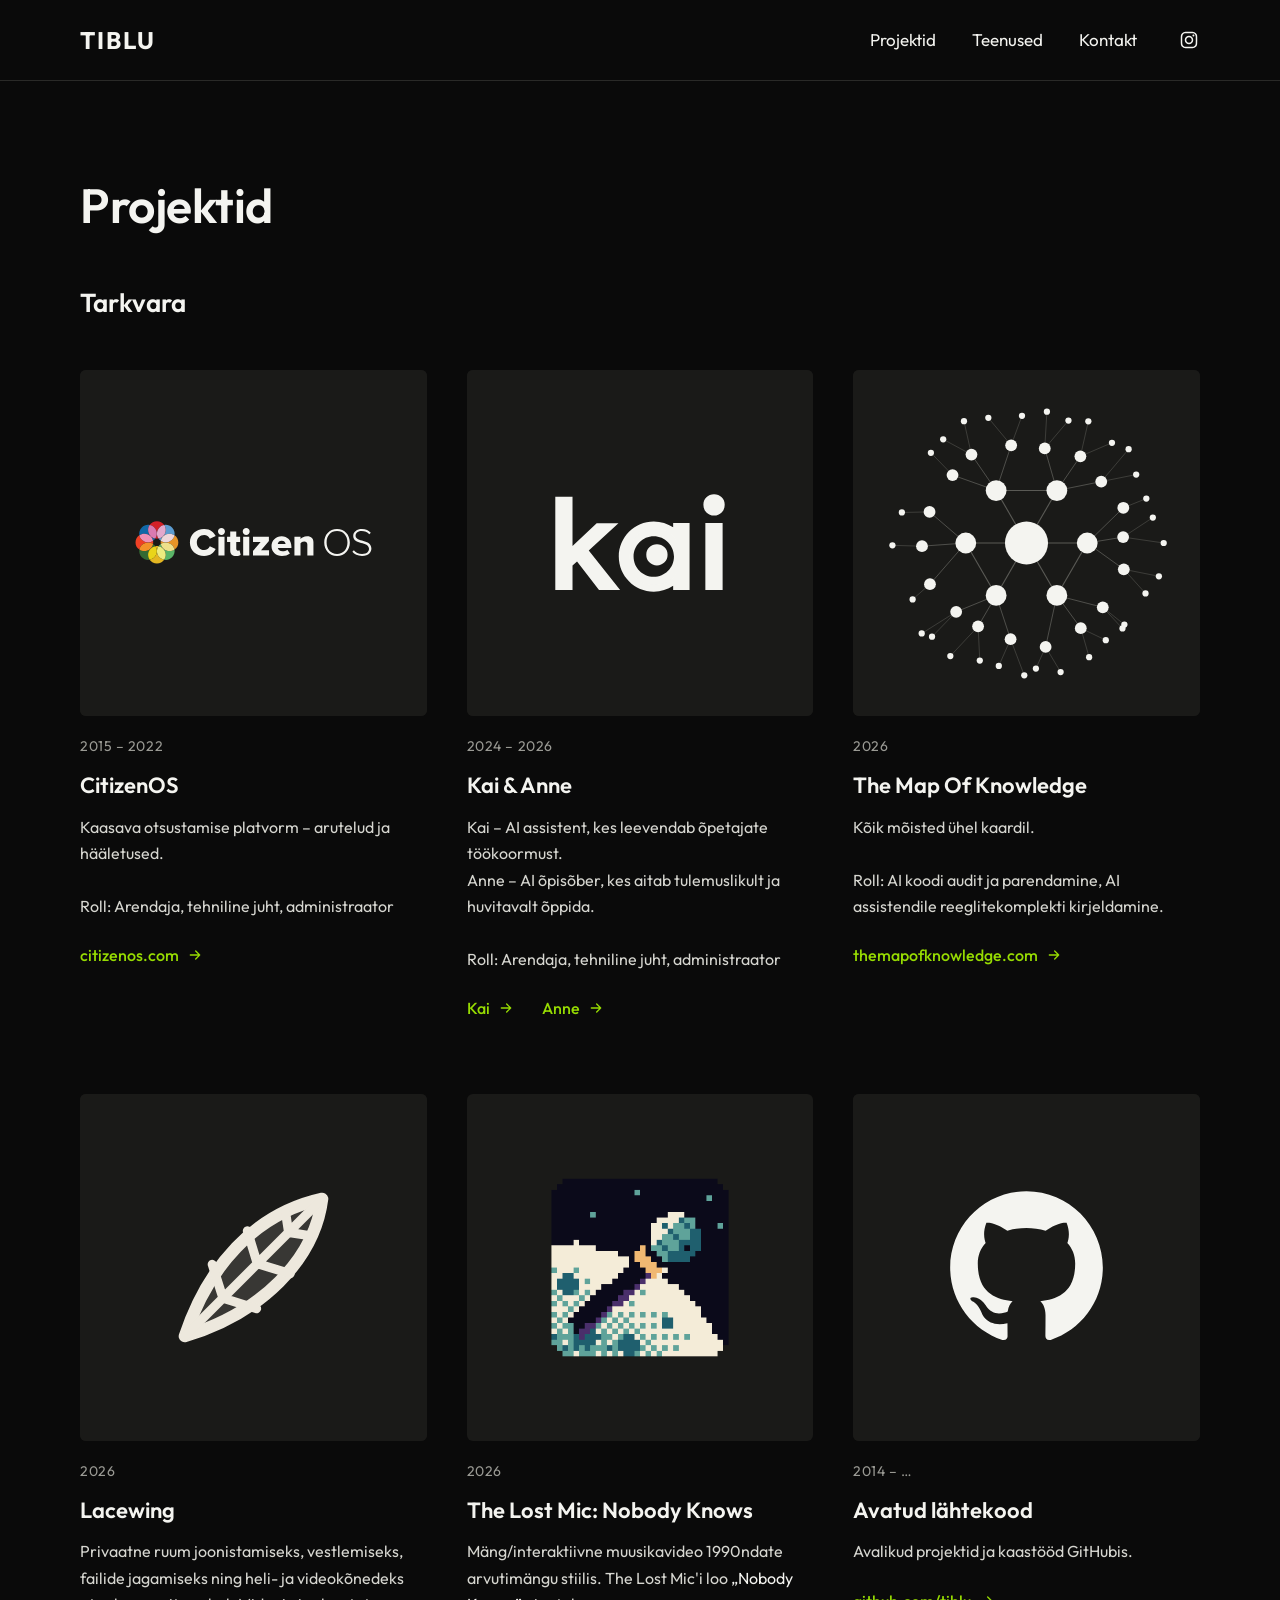
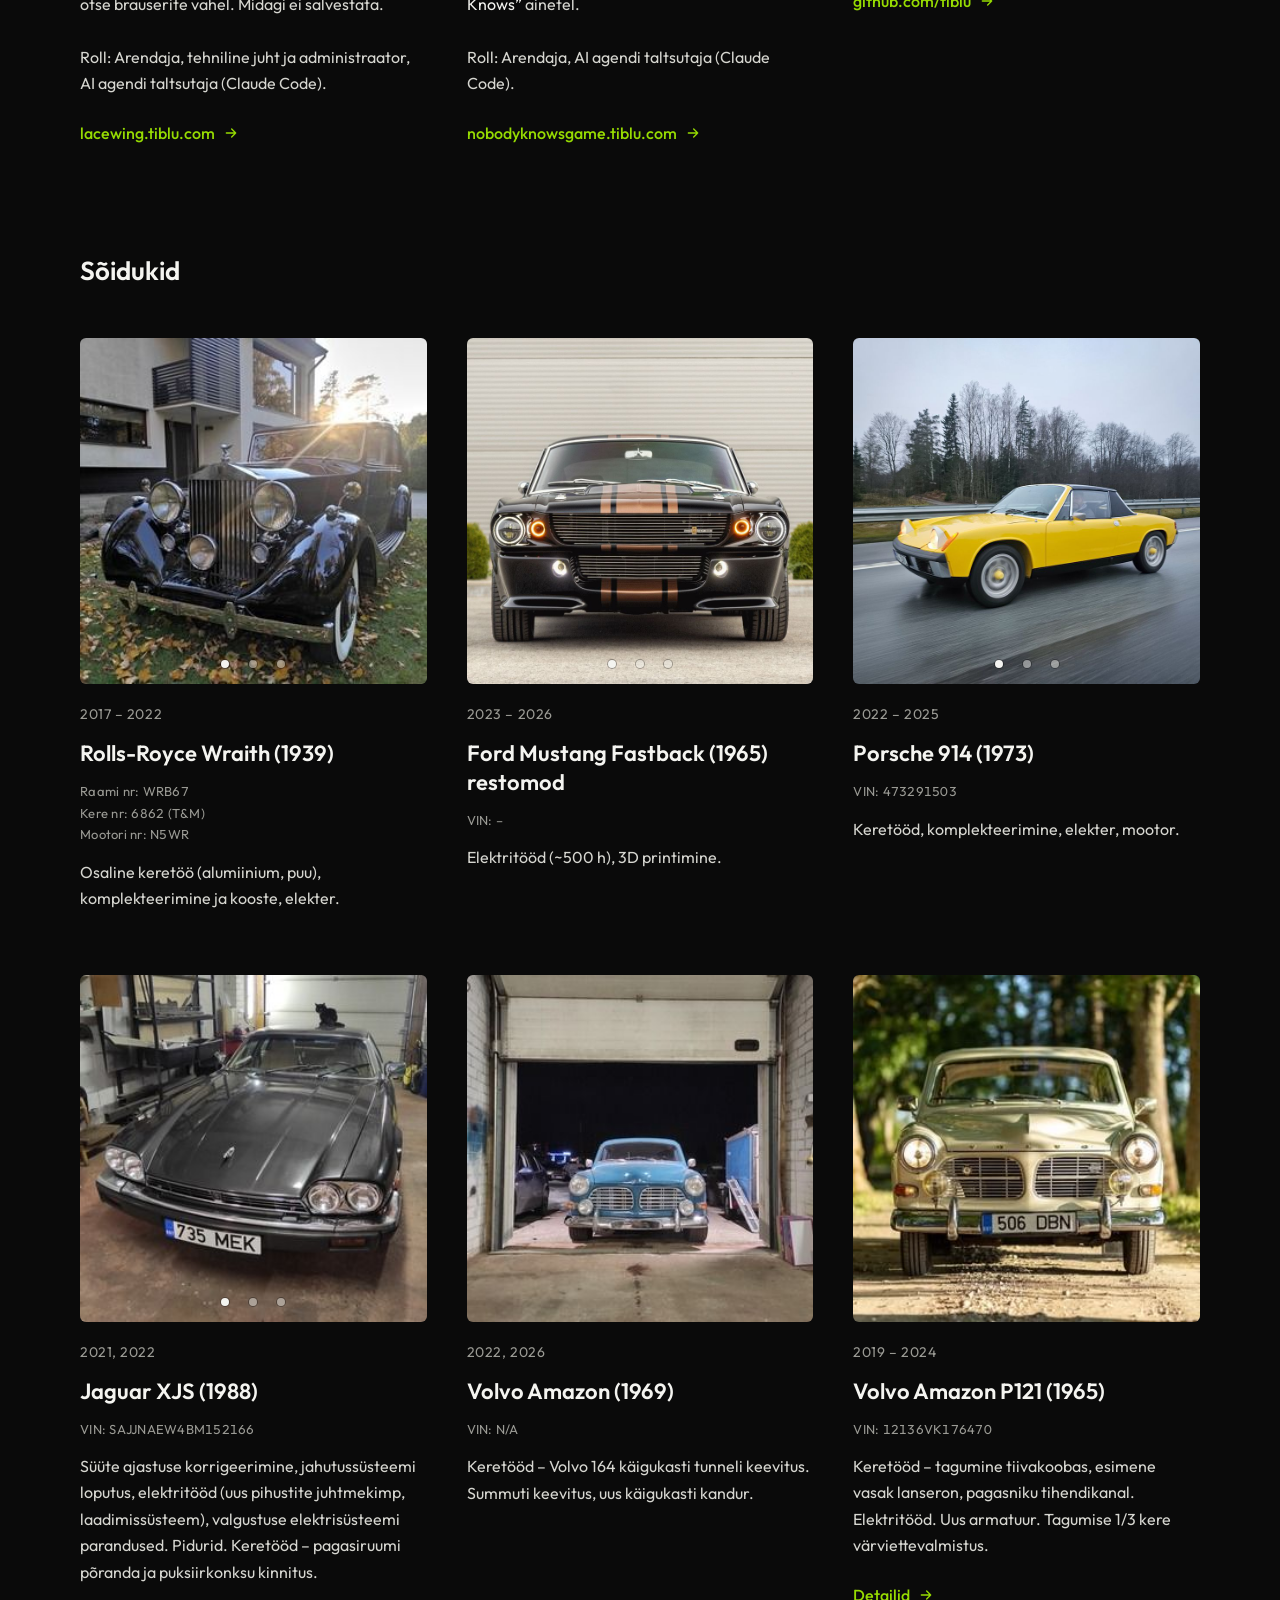
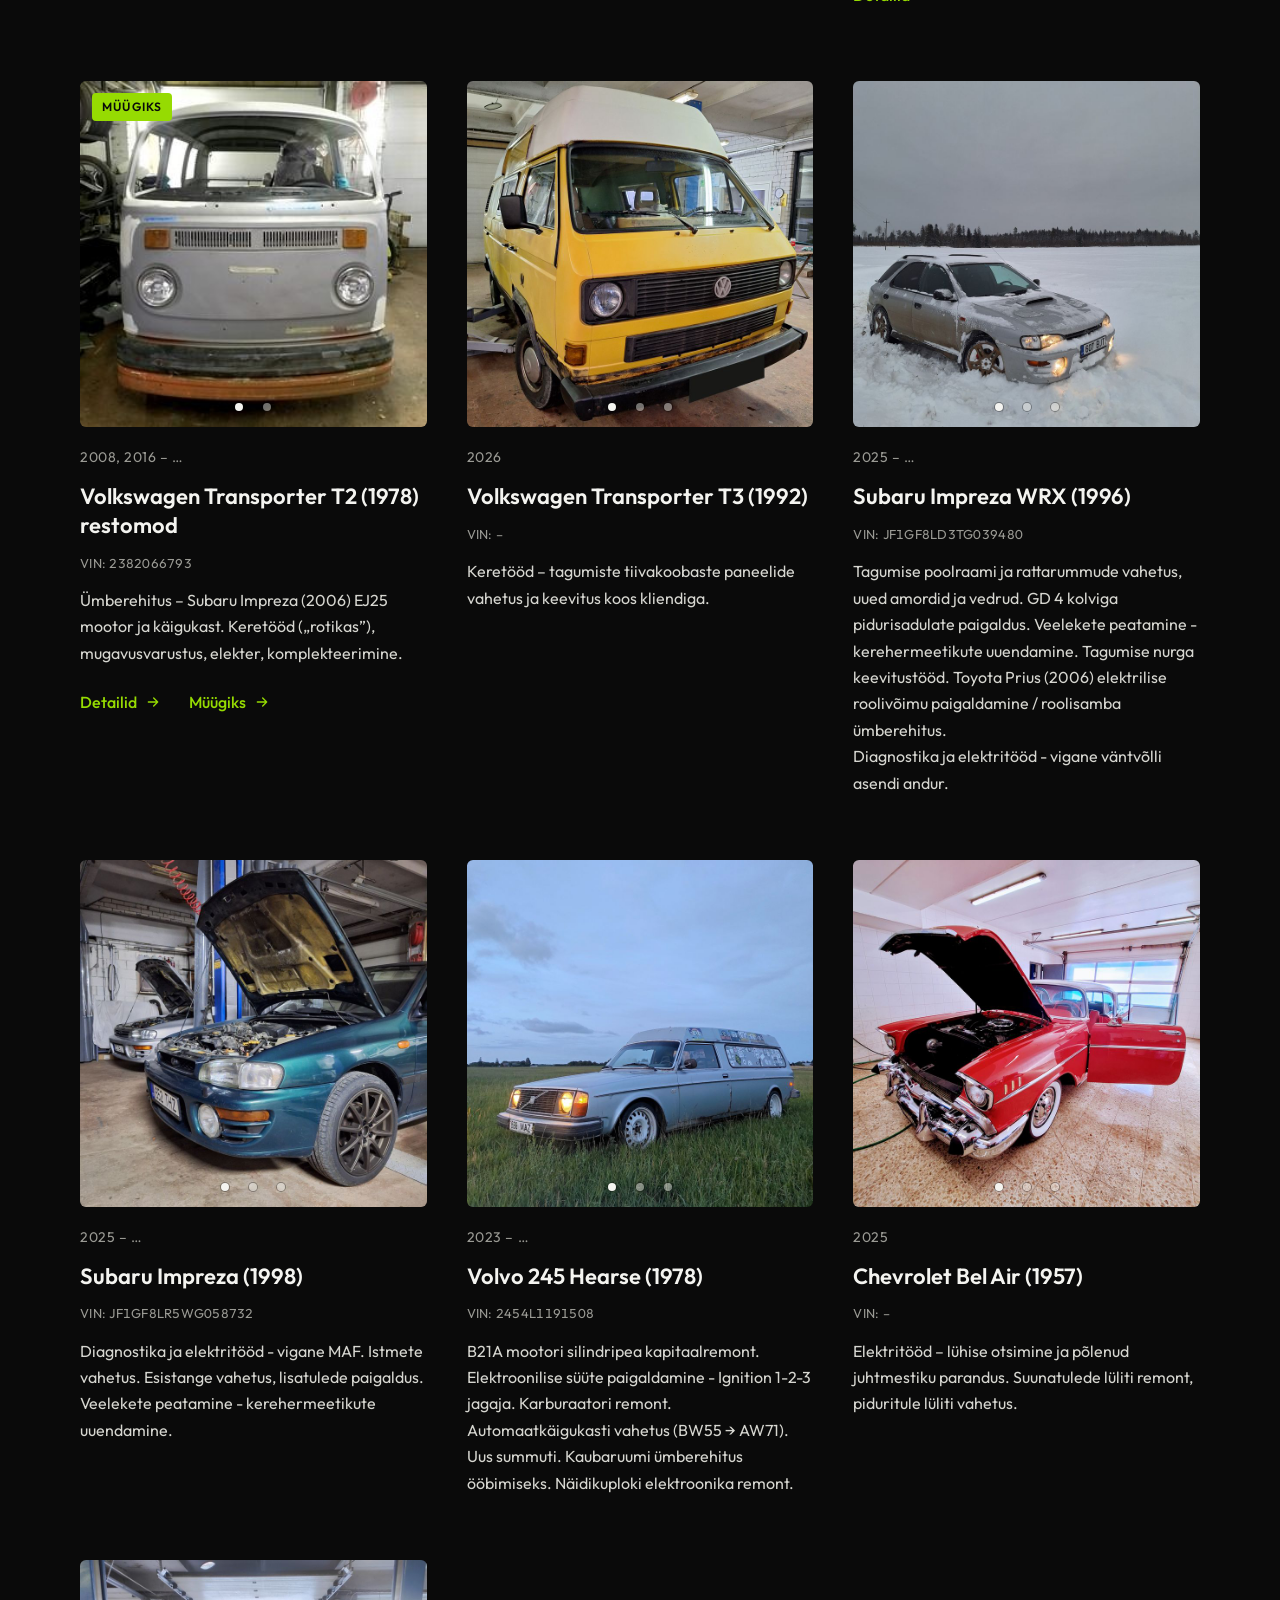
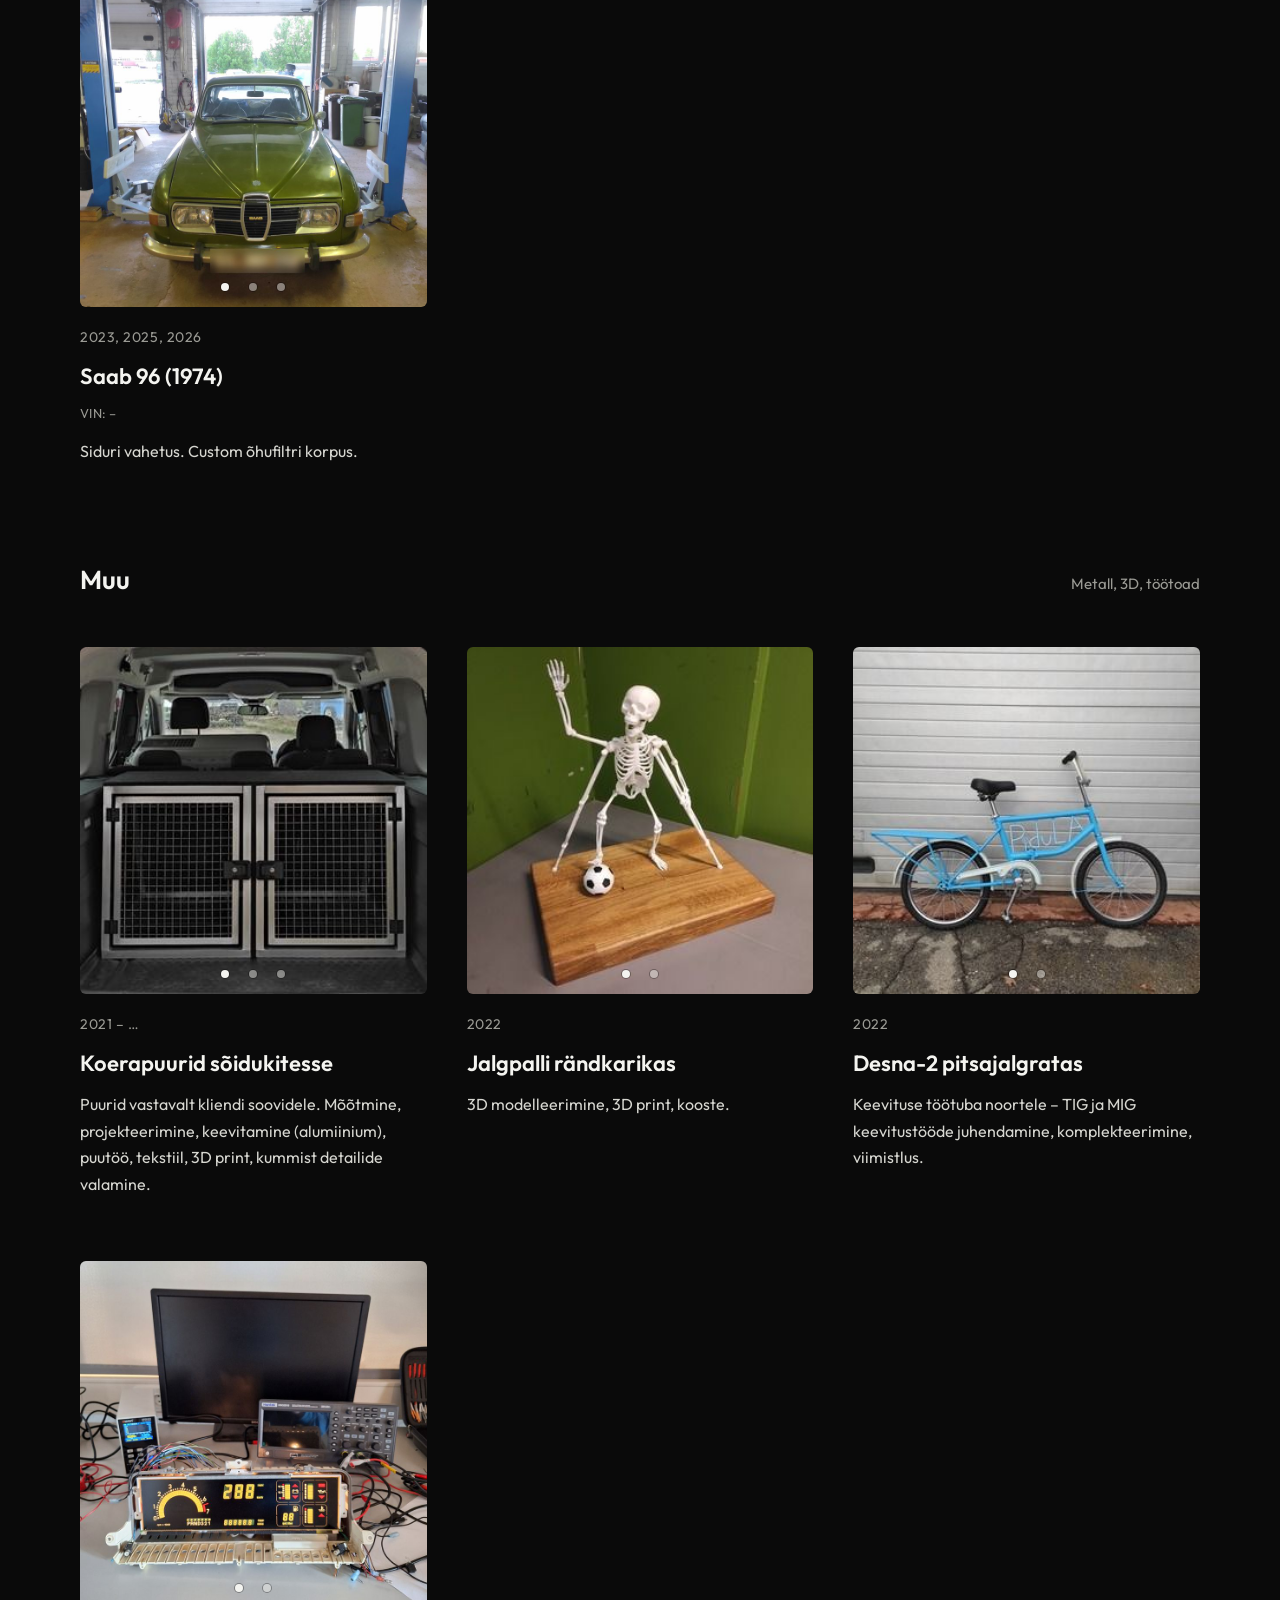
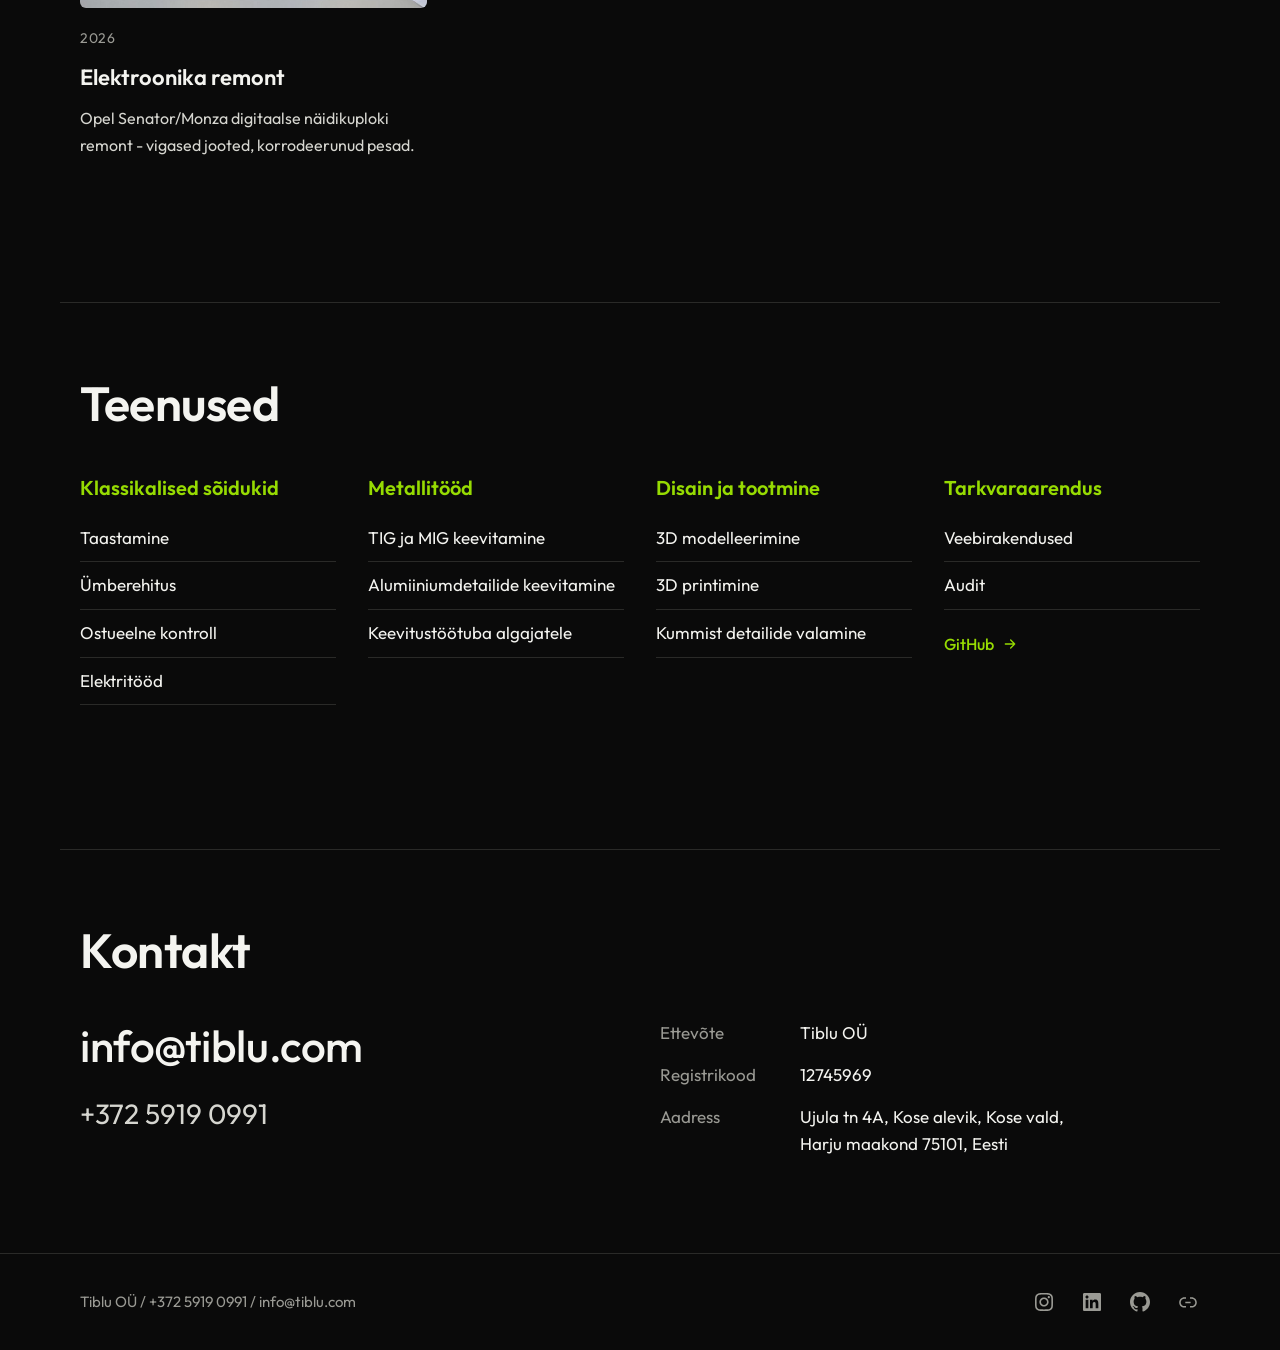
==== commit 87c7d58e: "Add Nobody Knows game to Tarkvara and move Tarkvara above Sõidukid Tarkvara is now the first group u" ====
--- a/index.html
+++ b/index.html
@@ -47,12 +47,96 @@
     <h1 id="top">Projektid</h1>
 
     <div class="group-head">
+      <h3>Tarkvara</h3>
+    </div>
+    <div class="cards">
+      <article class="card">
+        <div class="car">
+          <img class="is-active" src="images/citizenos/1.svg" alt="CitizenOS" width="800" height="800" loading="eager" decoding="async">
+        </div>
+        <div class="card-years">2015 – 2022</div>
+        <h4>CitizenOS</h4>
+        <p class="card-desc">Kaasava otsustamise platvorm – arutelud ja hääletused.
+
+Roll: Arendaja, tehniline juht, administraator</p>
+        <div class="card-links">
+          <a class="arrow-link" href="https://citizenos.com/" target="_blank" rel="noopener">citizenos.com<svg width="16" height="16" viewBox="0 0 24 24" fill="none" stroke="currentColor" stroke-width="2" stroke-linecap="round" stroke-linejoin="round" aria-hidden="true" focusable="false"><path d="M5 12h14M13 6l6 6-6 6"></path></svg></a>
+        </div>
+      </article>
+      <article class="card">
+        <div class="car">
+          <img class="is-active" src="images/kai-anne/1.svg" alt="Kai &amp; Anne" width="800" height="800" loading="eager" decoding="async">
+        </div>
+        <div class="card-years">2024 – 2026</div>
+        <h4>Kai &amp; Anne</h4>
+        <p class="card-desc">Kai – AI assistent, kes leevendab õpetajate töökoormust.
+Anne – AI õpisõber, kes aitab tulemuslikult ja huvitavalt õppida.
+
+Roll: Arendaja, tehniline juht, administraator</p>
+        <div class="card-links">
+          <a class="arrow-link" href="https://app.kaiq.net/" target="_blank" rel="noopener">Kai<svg width="16" height="16" viewBox="0 0 24 24" fill="none" stroke="currentColor" stroke-width="2" stroke-linecap="round" stroke-linejoin="round" aria-hidden="true" focusable="false"><path d="M5 12h14M13 6l6 6-6 6"></path></svg></a>
+          <a class="arrow-link" href="https://anne.kaiq.net/" target="_blank" rel="noopener">Anne<svg width="16" height="16" viewBox="0 0 24 24" fill="none" stroke="currentColor" stroke-width="2" stroke-linecap="round" stroke-linejoin="round" aria-hidden="true" focusable="false"><path d="M5 12h14M13 6l6 6-6 6"></path></svg></a>
+        </div>
+      </article>
+      <article class="card">
+        <div class="car">
+          <img class="is-active" src="images/the-map-of-knowledge/1.svg" alt="The Map Of Knowledge" width="800" height="800" loading="eager" decoding="async">
+        </div>
+        <div class="card-years">2026</div>
+        <h4>The Map Of Knowledge</h4>
+        <p class="card-desc">Kõik mõisted ühel kaardil.
+
+Roll: AI koodi audit ja parendamine, AI assistendile reeglitekomplekti kirjeldamine.</p>
+        <div class="card-links">
+          <a class="arrow-link" href="https://app.themapofknowledge.com/" target="_blank" rel="noopener">themapofknowledge.com<svg width="16" height="16" viewBox="0 0 24 24" fill="none" stroke="currentColor" stroke-width="2" stroke-linecap="round" stroke-linejoin="round" aria-hidden="true" focusable="false"><path d="M5 12h14M13 6l6 6-6 6"></path></svg></a>
+        </div>
+      </article>
+      <article class="card">
+        <div class="car">
+          <img class="is-active" src="images/lacewing/1.svg" alt="Lacewing" width="800" height="800" loading="lazy" decoding="async">
+        </div>
+        <div class="card-years">2026</div>
+        <h4>Lacewing</h4>
+        <p class="card-desc">Privaatne ruum joonistamiseks, vestlemiseks, failide jagamiseks ning heli- ja videokõnedeks otse brauserite vahel. Midagi ei salvestata.
+
+Roll: Arendaja, tehniline juht ja administraator, AI agendi taltsutaja (Claude Code).</p>
+        <div class="card-links">
+          <a class="arrow-link" href="https://lacewing.tiblu.com/" target="_blank" rel="noopener">lacewing.tiblu.com<svg width="16" height="16" viewBox="0 0 24 24" fill="none" stroke="currentColor" stroke-width="2" stroke-linecap="round" stroke-linejoin="round" aria-hidden="true" focusable="false"><path d="M5 12h14M13 6l6 6-6 6"></path></svg></a>
+        </div>
+      </article>
+      <article class="card">
+        <div class="car">
+          <img class="is-active" src="images/nobody-knows-game/1.png" alt="The Lost Mic: Nobody Knows" width="800" height="800" loading="lazy" decoding="async">
+        </div>
+        <div class="card-years">2026</div>
+        <h4>The Lost Mic: Nobody Knows</h4>
+        <p class="card-desc">Mäng/interaktiivne muusikavideo 1990ndate arvutimängu stiilis. The Lost Mic'i loo <a href="https://www.youtube.com/watch?v=lD5Fz6TO0x8">„Nobody Knows”</a> ainetel.
+
+Roll: Arendaja, AI agendi taltsutaja (Claude Code).</p>
+        <div class="card-links">
+          <a class="arrow-link" href="https://nobodyknowsgame.tiblu.com/" target="_blank" rel="noopener">nobodyknowsgame.tiblu.com<svg width="16" height="16" viewBox="0 0 24 24" fill="none" stroke="currentColor" stroke-width="2" stroke-linecap="round" stroke-linejoin="round" aria-hidden="true" focusable="false"><path d="M5 12h14M13 6l6 6-6 6"></path></svg></a>
+        </div>
+      </article>
+      <article class="card">
+        <div class="car">
+          <img class="is-active" src="images/avatud-lahtekood/1.svg" alt="Avatud lähtekood" width="800" height="800" loading="lazy" decoding="async">
+        </div>
+        <div class="card-years">2014 – …</div>
+        <h4>Avatud lähtekood</h4>
+        <p class="card-desc">Avalikud projektid ja kaastööd GitHubis.</p>
+        <div class="card-links">
+          <a class="arrow-link" href="https://github.com/tiblu" target="_blank" rel="noopener">github.com/tiblu<svg width="16" height="16" viewBox="0 0 24 24" fill="none" stroke="currentColor" stroke-width="2" stroke-linecap="round" stroke-linejoin="round" aria-hidden="true" focusable="false"><path d="M5 12h14M13 6l6 6-6 6"></path></svg></a>
+        </div>
+      </article>
+    </div>
+
+    <div class="group-head group-head-spaced">
       <h3>Sõidukid</h3>
     </div>
     <div class="cards">
       <article class="card">
         <div class="car" tabindex="0" aria-label="Rolls-Royce Wraith (1939) – pildid">
-          <img class="is-active" src="images/rolls-royce-wraith-1939/1.jpg" alt="Rolls-Royce Wraith (1939) – pilt 1/3" width="800" height="800" loading="eager" decoding="async">
+          <img class="is-active" src="images/rolls-royce-wraith-1939/1.jpg" alt="Rolls-Royce Wraith (1939) – pilt 1/3" width="800" height="800" loading="lazy" decoding="async">
           <img src="images/rolls-royce-wraith-1939/2.jpg" alt="Rolls-Royce Wraith (1939) – pilt 2/3" width="800" height="800" loading="lazy" decoding="async">
           <img src="images/rolls-royce-wraith-1939/3.jpg" alt="Rolls-Royce Wraith (1939) – pilt 3/3" width="800" height="800" loading="lazy" decoding="async">
         </div>
@@ -63,7 +147,7 @@
       </article>
       <article class="card">
         <div class="car" tabindex="0" aria-label="Ford Mustang Fastback (1965) restomod – pildid">
-          <img class="is-active" src="images/ford-mustang-fastback-1965-restomod/1.jpg" alt="Ford Mustang Fastback (1965) restomod – pilt 1/3" width="800" height="800" loading="eager" decoding="async">
+          <img class="is-active" src="images/ford-mustang-fastback-1965-restomod/1.jpg" alt="Ford Mustang Fastback (1965) restomod – pilt 1/3" width="800" height="800" loading="lazy" decoding="async">
           <img src="images/ford-mustang-fastback-1965-restomod/2.jpg" alt="Ford Mustang Fastback (1965) restomod – pilt 2/3" width="800" height="800" loading="lazy" decoding="async">
           <img src="images/ford-mustang-fastback-1965-restomod/3.jpg" alt="Ford Mustang Fastback (1965) restomod – pilt 3/3" width="800" height="800" loading="lazy" decoding="async">
         </div>
@@ -74,7 +158,7 @@
       </article>
       <article class="card">
         <div class="car" tabindex="0" aria-label="Porsche 914 (1973) – pildid">
-          <img class="is-active" src="images/porsche-914-1973/1.jpg" alt="Porsche 914 (1973) – pilt 1/3" width="800" height="800" loading="eager" decoding="async">
+          <img class="is-active" src="images/porsche-914-1973/1.jpg" alt="Porsche 914 (1973) – pilt 1/3" width="800" height="800" loading="lazy" decoding="async">
           <img src="images/porsche-914-1973/2.jpg" alt="Porsche 914 (1973) – pilt 2/3" width="800" height="800" loading="lazy" decoding="async">
           <img src="images/porsche-914-1973/3.jpg" alt="Porsche 914 (1973) – pilt 3/3" width="800" height="800" loading="lazy" decoding="async">
         </div>
@@ -194,77 +278,6 @@
         <h4>Saab 96 (1974)</h4>
         <div class="card-ids"><span>VIN: –</span></div>
         <p class="card-desc">Siduri vahetus. Custom õhufiltri korpus.</p>
-      </article>
-    </div>
-
-    <div class="group-head group-head-spaced">
-      <h3>Tarkvara</h3>
-    </div>
-    <div class="cards">
-      <article class="card">
-        <div class="car">
-          <img class="is-active" src="images/citizenos/1.svg" alt="CitizenOS" width="800" height="800" loading="lazy" decoding="async">
-        </div>
-        <div class="card-years">2015 – 2022</div>
-        <h4>CitizenOS</h4>
-        <p class="card-desc">Kaasava otsustamise platvorm – arutelud ja hääletused.
-
-Roll: Arendaja, tehniline juht, administraator</p>
-        <div class="card-links">
-          <a class="arrow-link" href="https://citizenos.com/" target="_blank" rel="noopener">citizenos.com<svg width="16" height="16" viewBox="0 0 24 24" fill="none" stroke="currentColor" stroke-width="2" stroke-linecap="round" stroke-linejoin="round" aria-hidden="true" focusable="false"><path d="M5 12h14M13 6l6 6-6 6"></path></svg></a>
-        </div>
-      </article>
-      <article class="card">
-        <div class="car">
-          <img class="is-active" src="images/kai-anne/1.svg" alt="Kai &amp; Anne" width="800" height="800" loading="lazy" decoding="async">
-        </div>
-        <div class="card-years">2024 – 2026</div>
-        <h4>Kai &amp; Anne</h4>
-        <p class="card-desc">Kai – AI assistent, kes leevendab õpetajate töökoormust.
-Anne – AI õpisõber, kes aitab tulemuslikult ja huvitavalt õppida.
-
-Roll: Arendaja, tehniline juht, administraator</p>
-        <div class="card-links">
-          <a class="arrow-link" href="https://app.kaiq.net/" target="_blank" rel="noopener">Kai<svg width="16" height="16" viewBox="0 0 24 24" fill="none" stroke="currentColor" stroke-width="2" stroke-linecap="round" stroke-linejoin="round" aria-hidden="true" focusable="false"><path d="M5 12h14M13 6l6 6-6 6"></path></svg></a>
-          <a class="arrow-link" href="https://anne.kaiq.net/" target="_blank" rel="noopener">Anne<svg width="16" height="16" viewBox="0 0 24 24" fill="none" stroke="currentColor" stroke-width="2" stroke-linecap="round" stroke-linejoin="round" aria-hidden="true" focusable="false"><path d="M5 12h14M13 6l6 6-6 6"></path></svg></a>
-        </div>
-      </article>
-      <article class="card">
-        <div class="car">
-          <img class="is-active" src="images/the-map-of-knowledge/1.svg" alt="The Map Of Knowledge" width="800" height="800" loading="lazy" decoding="async">
-        </div>
-        <div class="card-years">2026</div>
-        <h4>The Map Of Knowledge</h4>
-        <p class="card-desc">Kõik mõisted ühel kaardil.
-
-Roll: AI koodi audit ja parendamine, AI assistendile reeglitekomplekti kirjeldamine.</p>
-        <div class="card-links">
-          <a class="arrow-link" href="https://app.themapofknowledge.com/" target="_blank" rel="noopener">themapofknowledge.com<svg width="16" height="16" viewBox="0 0 24 24" fill="none" stroke="currentColor" stroke-width="2" stroke-linecap="round" stroke-linejoin="round" aria-hidden="true" focusable="false"><path d="M5 12h14M13 6l6 6-6 6"></path></svg></a>
-        </div>
-      </article>
-      <article class="card">
-        <div class="car">
-          <img class="is-active" src="images/lacewing/1.svg" alt="Lacewing" width="800" height="800" loading="lazy" decoding="async">
-        </div>
-        <div class="card-years">2026</div>
-        <h4>Lacewing</h4>
-        <p class="card-desc">Privaatne ruum joonistamiseks, vestlemiseks, failide jagamiseks ning heli- ja videokõnedeks otse brauserite vahel. Midagi ei salvestata.
-
-Roll: Arendaja, tehniline juht ja administraator, AI agendi taltsutaja (Claude Code).</p>
-        <div class="card-links">
-          <a class="arrow-link" href="https://lacewing.tiblu.com/" target="_blank" rel="noopener">lacewing.tiblu.com<svg width="16" height="16" viewBox="0 0 24 24" fill="none" stroke="currentColor" stroke-width="2" stroke-linecap="round" stroke-linejoin="round" aria-hidden="true" focusable="false"><path d="M5 12h14M13 6l6 6-6 6"></path></svg></a>
-        </div>
-      </article>
-      <article class="card">
-        <div class="car">
-          <img class="is-active" src="images/avatud-lahtekood/1.svg" alt="Avatud lähtekood" width="800" height="800" loading="lazy" decoding="async">
-        </div>
-        <div class="card-years">2014 – …</div>
-        <h4>Avatud lähtekood</h4>
-        <p class="card-desc">Avalikud projektid ja kaastööd GitHubis.</p>
-        <div class="card-links">
-          <a class="arrow-link" href="https://github.com/tiblu" target="_blank" rel="noopener">github.com/tiblu<svg width="16" height="16" viewBox="0 0 24 24" fill="none" stroke="currentColor" stroke-width="2" stroke-linecap="round" stroke-linejoin="round" aria-hidden="true" focusable="false"><path d="M5 12h14M13 6l6 6-6 6"></path></svg></a>
-        </div>
       </article>
     </div>
 
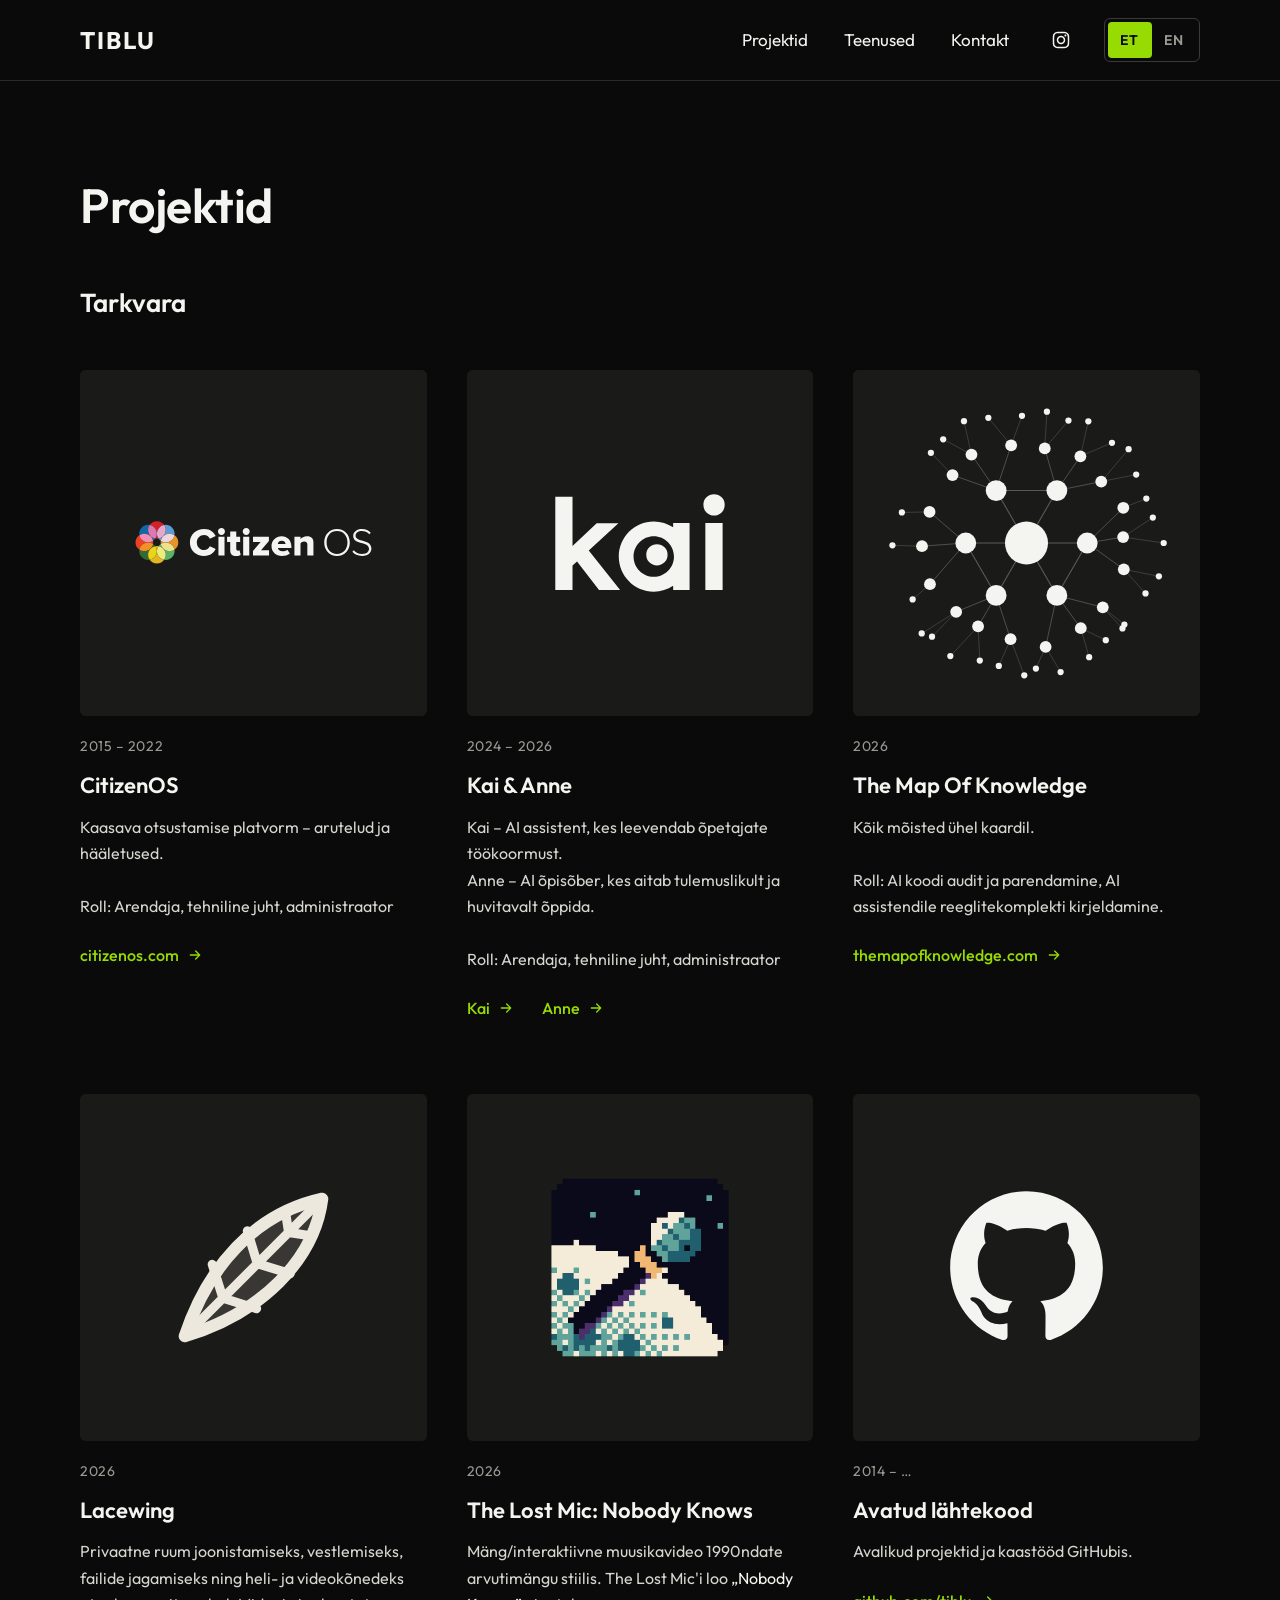
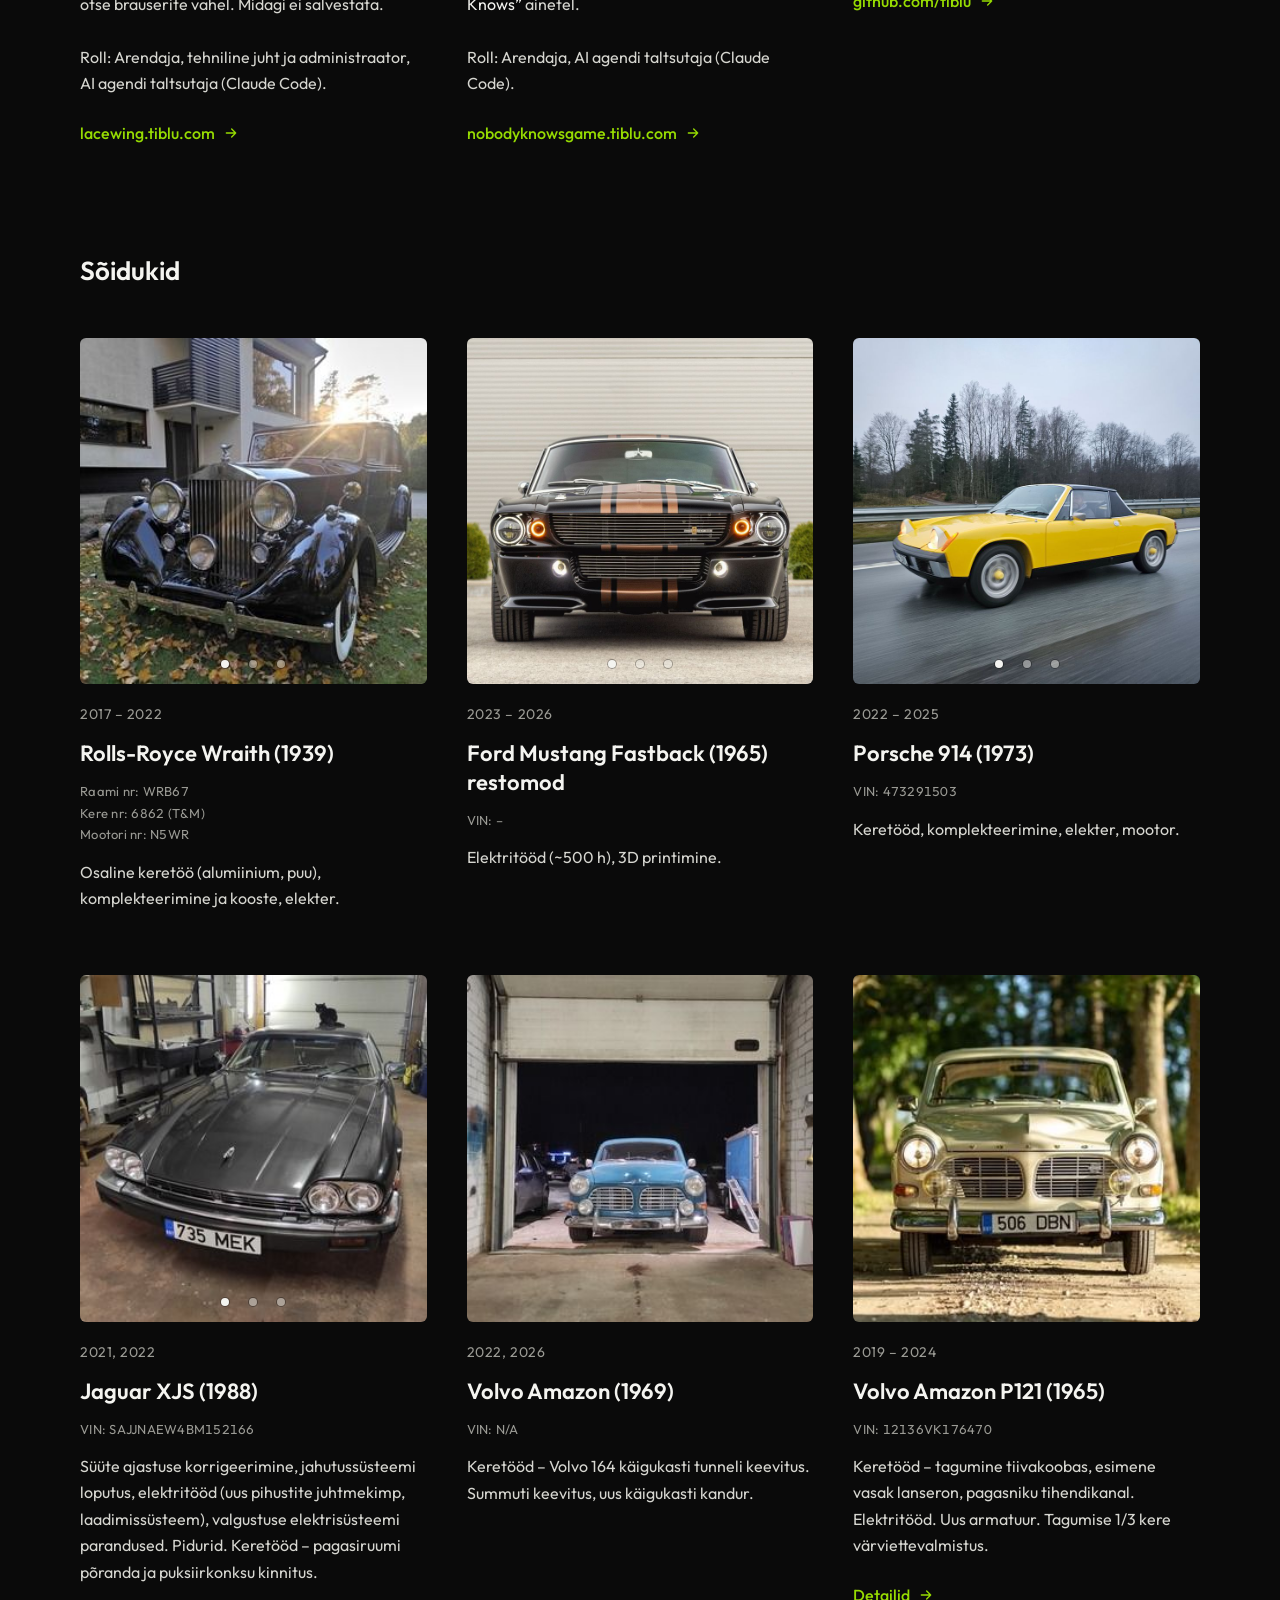
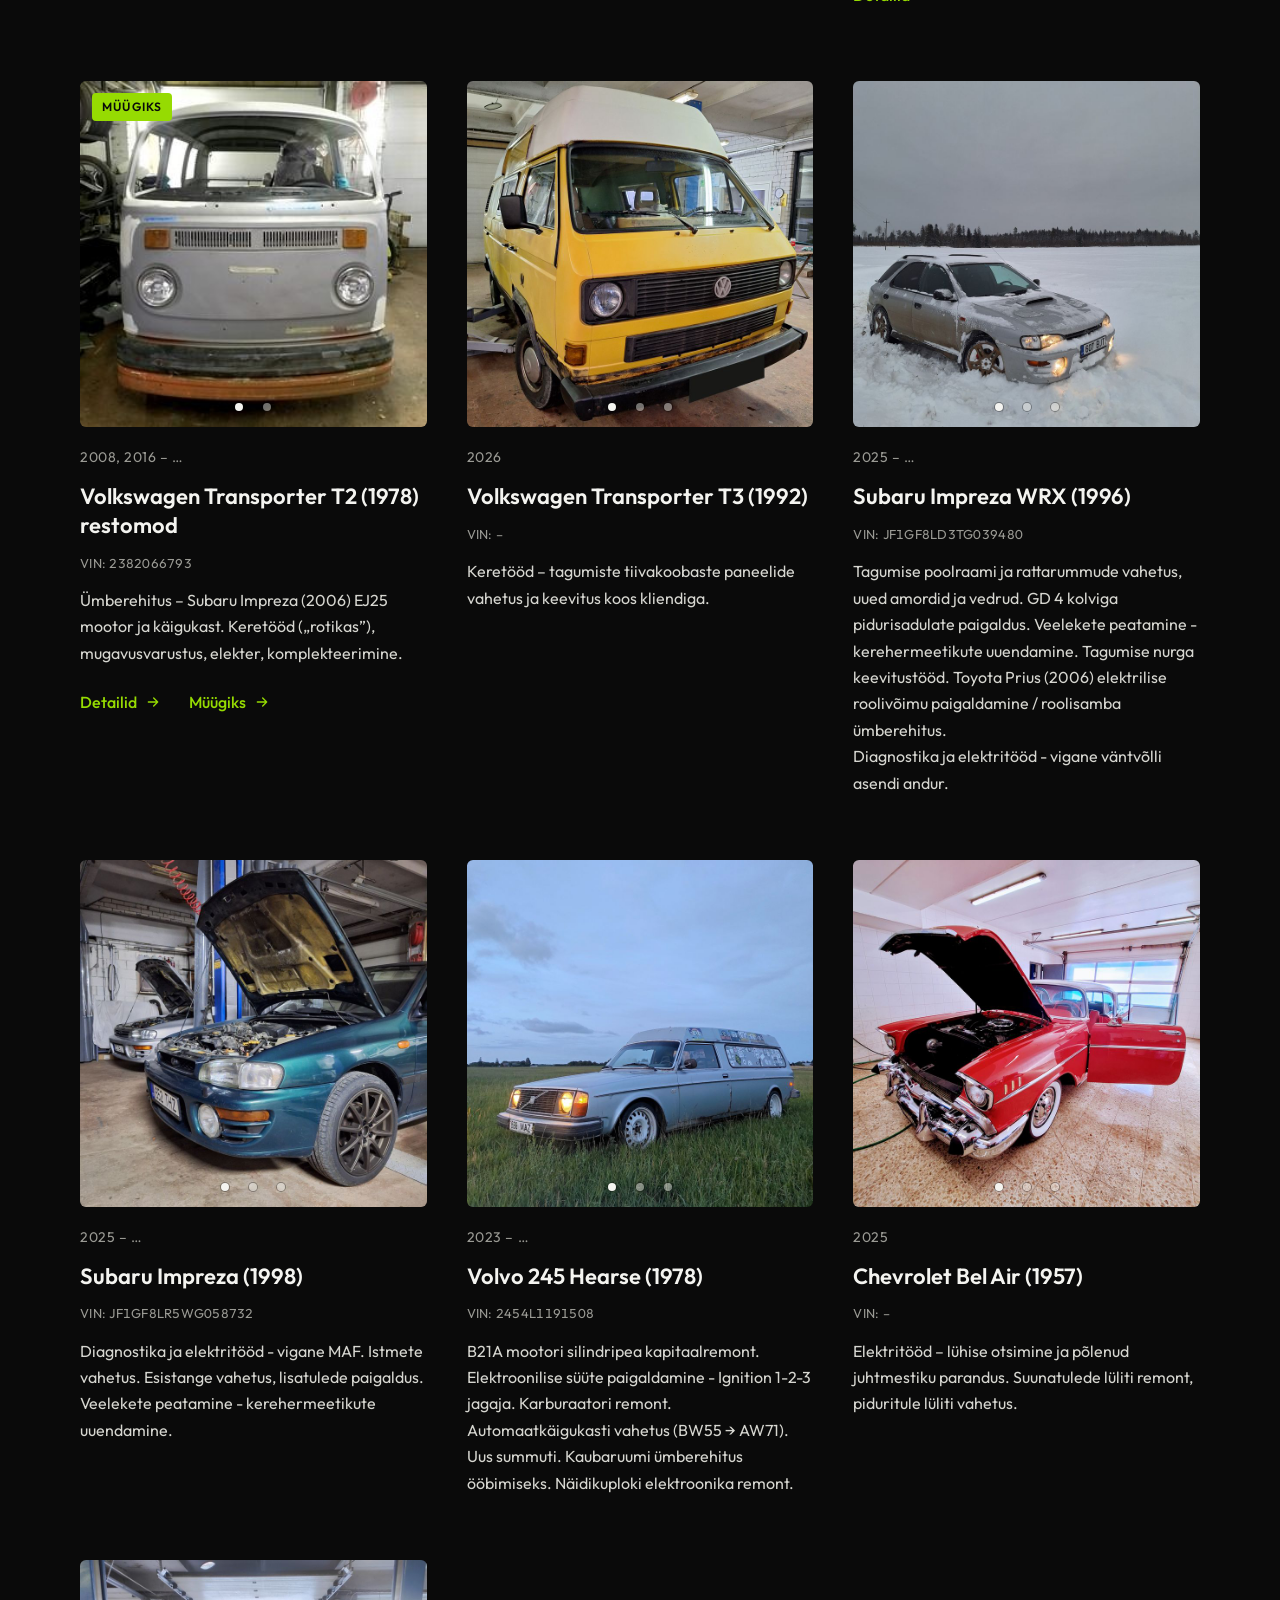
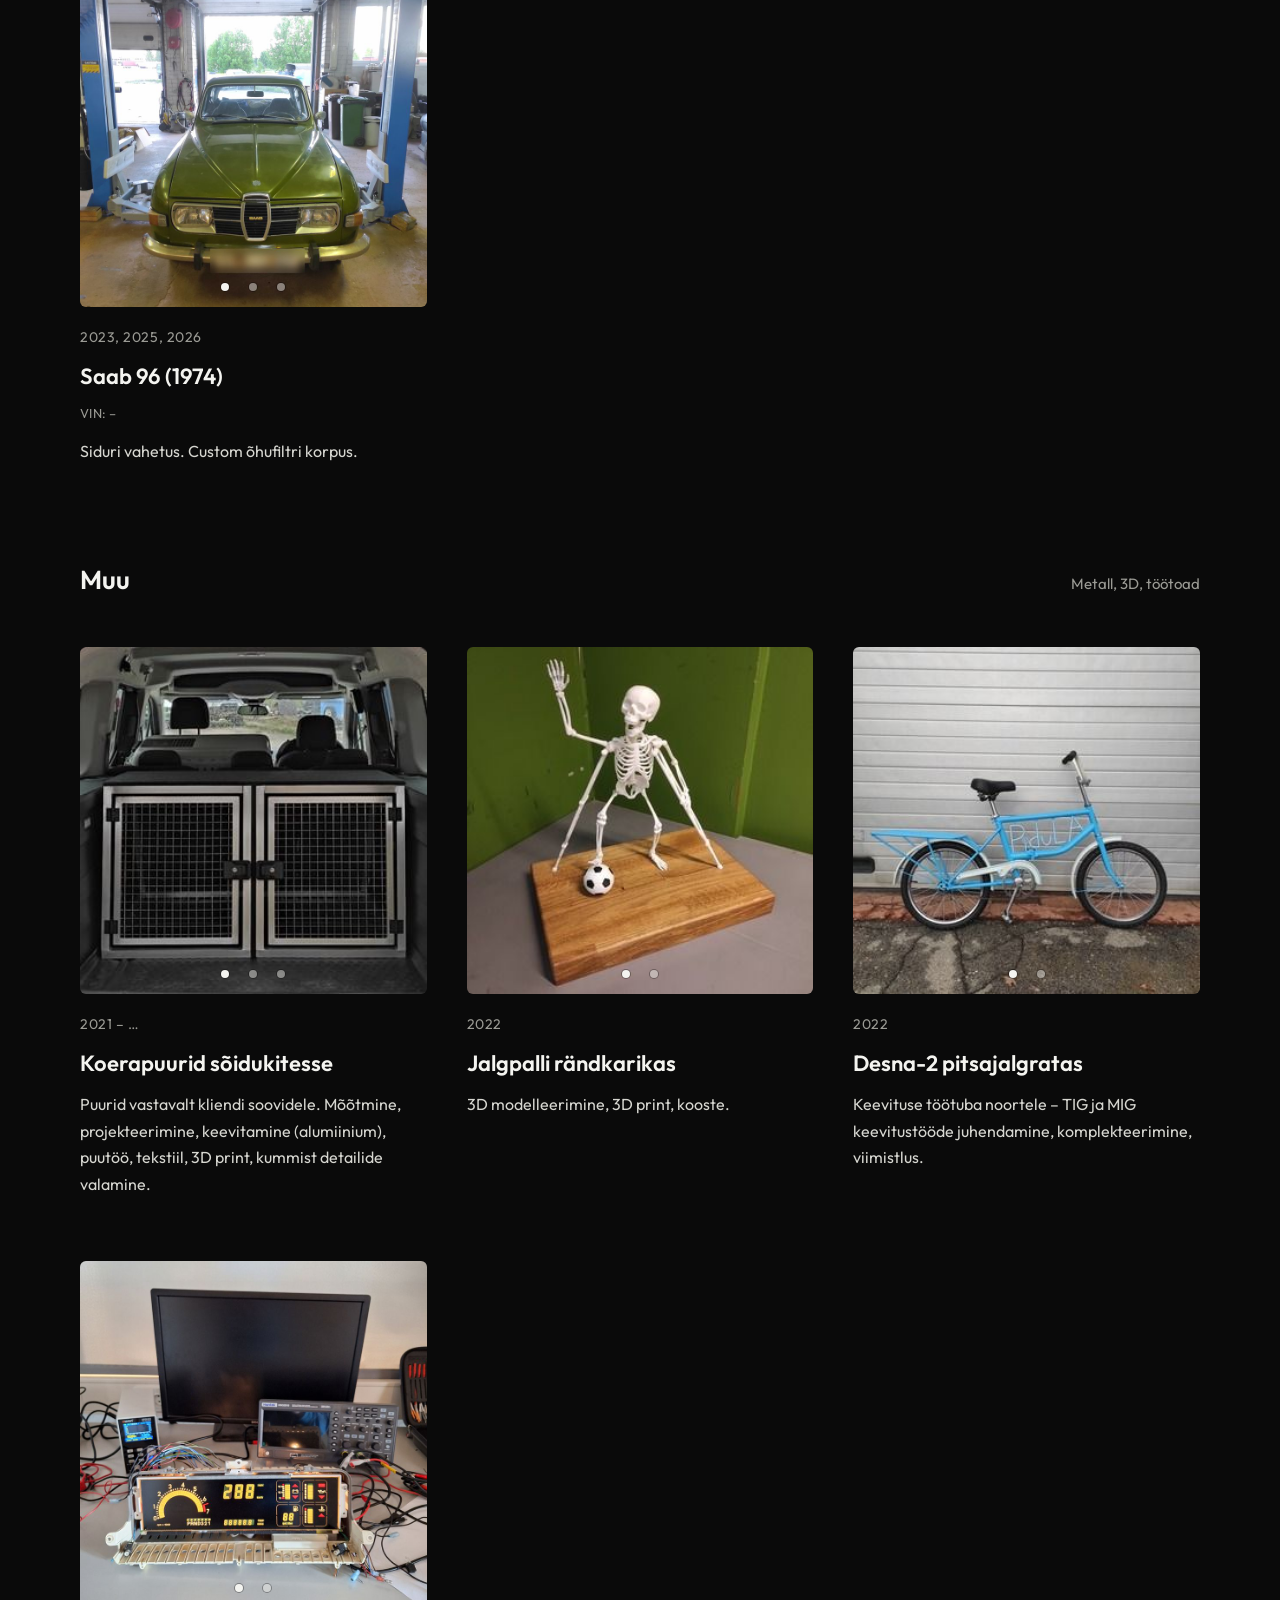
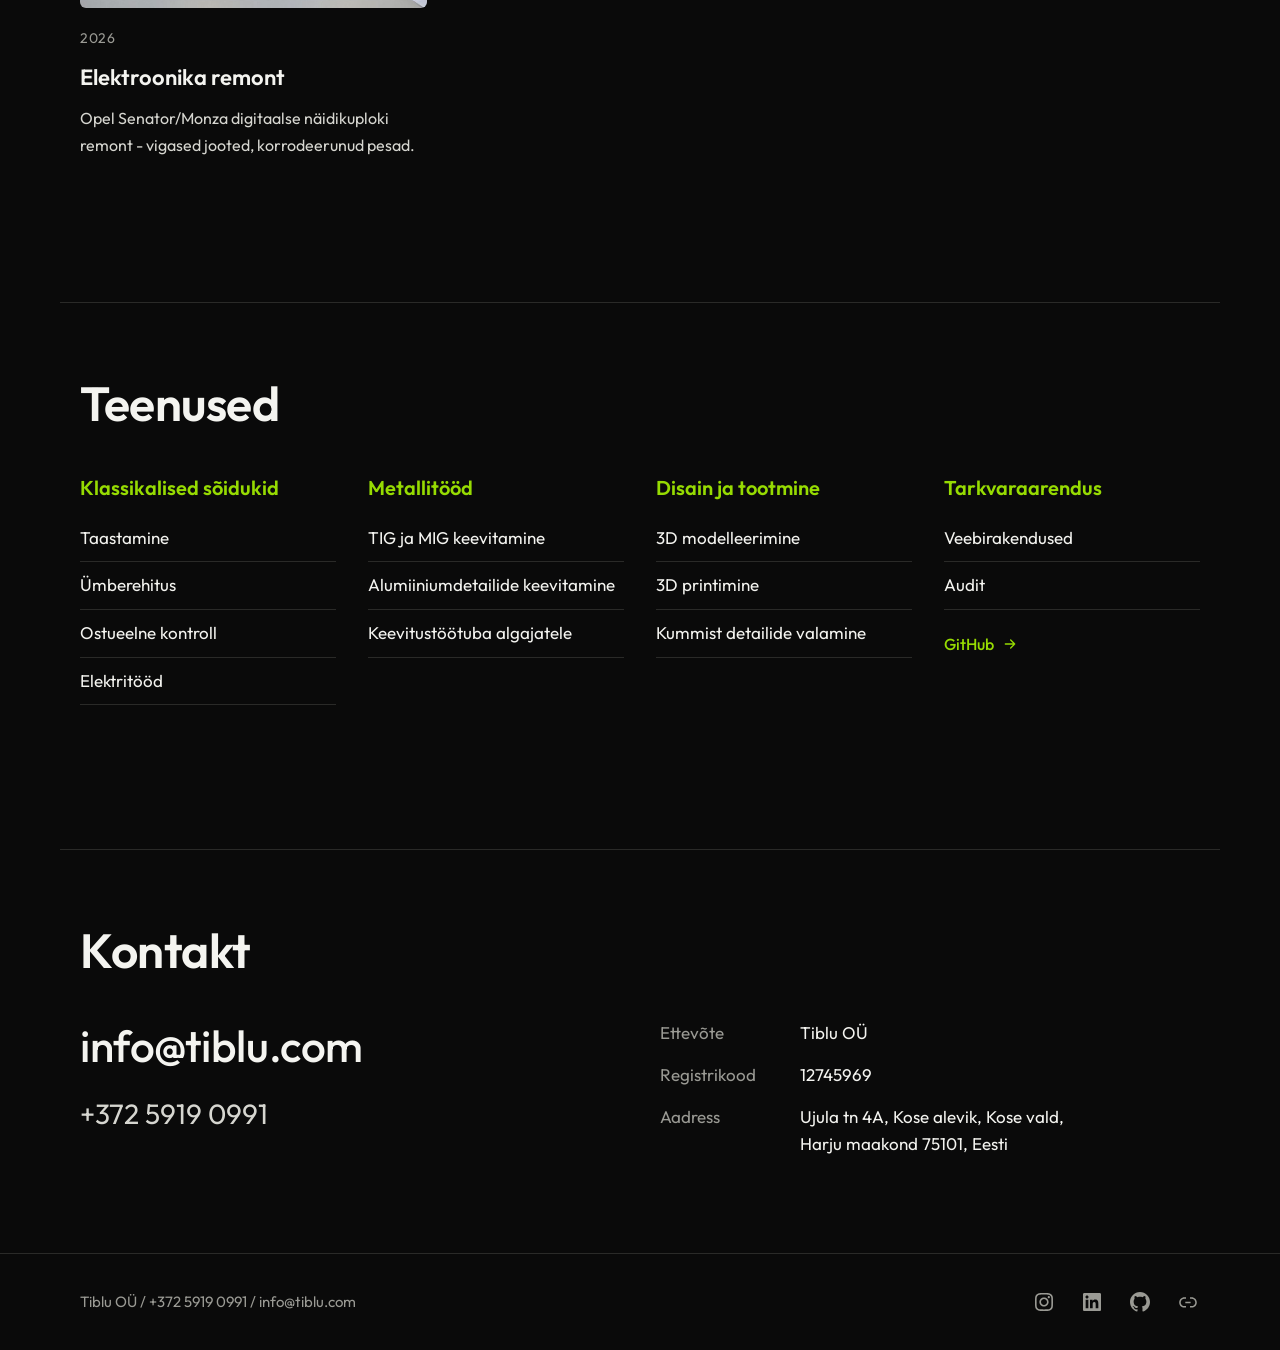
==== commit 73930461: "Add English versions of the homepage and VW T2B sale page - en.html and vw-transporter-t2b-1978-rest" ====
--- a/index.html
+++ b/index.html
@@ -15,7 +15,12 @@
 <title>Tiblu OÜ – klassikaliste autode taastamine ja ümberehitus. Metallitööd. Tarkvaraarendus.</title>
 <meta name="description" content="Klassikaliste sõidukite taastamine, ümberehitus, ostueelne kontroll ja elektritööd. TIG ja MIG keevitamine, keevitustöötoad, 3D modelleerimine ja printimine. Tarkvaraarendus. Kose, Harjumaa.">
 <link rel="canonical" href="https://tiblu.com/">
+<link rel="alternate" hreflang="et" href="https://tiblu.com/">
+<link rel="alternate" hreflang="en" href="https://tiblu.com/en.html">
+<link rel="alternate" hreflang="x-default" href="https://tiblu.com/">
 <meta property="og:type" content="website">
+<meta property="og:locale" content="et_EE">
+<meta property="og:locale:alternate" content="en_US">
 <meta property="og:url" content="https://tiblu.com/">
 <meta property="og:title" content="Tiblu OÜ – klassikalised autod, metallitööd, tarkvaraarendus">
 <meta property="og:description" content="Klassikaliste sõidukite taastamine ja ümberehitus, metallitööd ja tarkvaraarendus. Kose, Harjumaa.">
@@ -31,14 +36,20 @@
 <body>
 
 <header class="site-header">
-  <div class="wrap header-inner">
+  <div class="wrap header-inner has-lang">
     <a class="logo" href="#top">TIBLU</a>
+    <div class="header-actions">
     <nav class="main-nav" aria-label="Peamenüü">
       <a href="#projektid">Projektid</a>
       <a href="#teenused">Teenused</a>
       <a href="#kontakt">Kontakt</a>
       <a class="icon-link" href="https://instagram.com/vanaisaautod" aria-label="Instagram"><svg width="24" height="24" viewBox="0 0 24 24" fill="currentColor" aria-hidden="true" focusable="false"><path d="M12,4.622c2.403,0,2.688,0.009,3.637,0.052c0.877,0.04,1.354,0.187,1.671,0.31c0.42,0.163,0.72,0.358,1.035,0.673 c0.315,0.315,0.51,0.615,0.673,1.035c0.123,0.317,0.27,0.794,0.31,1.671c0.043,0.949,0.052,1.234,0.052,3.637 s-0.009,2.688-0.052,3.637c-0.04,0.877-0.187,1.354-0.31,1.671c-0.163,0.42-0.358,0.72-0.673,1.035 c-0.315,0.315-0.615,0.51-1.035,0.673c-0.317,0.123-0.794,0.27-1.671,0.31c-0.949,0.043-1.233,0.052-3.637,0.052 s-2.688-0.009-3.637-0.052c-0.877-0.04-1.354-0.187-1.671-0.31c-0.42-0.163-0.72-0.358-1.035-0.673 c-0.315-0.315-0.51-0.615-0.673-1.035c-0.123-0.317-0.27-0.794-0.31-1.671C4.631,14.688,4.622,14.403,4.622,12 s0.009-2.688,0.052-3.637c0.04-0.877,0.187-1.354,0.31-1.671c0.163-0.42,0.358-0.72,0.673-1.035 c0.315-0.315,0.615-0.51,1.035-0.673c0.317-0.123,0.794-0.27,1.671-0.31C9.312,4.631,9.597,4.622,12,4.622 M12,3 C9.556,3,9.249,3.01,8.289,3.054C7.331,3.098,6.677,3.25,6.105,3.472C5.513,3.702,5.011,4.01,4.511,4.511 c-0.5,0.5-0.808,1.002-1.038,1.594C3.25,6.677,3.098,7.331,3.054,8.289C3.01,9.249,3,9.556,3,12c0,2.444,0.01,2.751,0.054,3.711 c0.044,0.958,0.196,1.612,0.418,2.185c0.23,0.592,0.538,1.094,1.038,1.594c0.5,0.5,1.002,0.808,1.594,1.038 c0.572,0.222,1.227,0.375,2.185,0.418C9.249,20.99,9.556,21,12,21s2.751-0.01,3.711-0.054c0.958-0.044,1.612-0.196,2.185-0.418 c0.592-0.23,1.094-0.538,1.594-1.038c0.5-0.5,0.808-1.002,1.038-1.594c0.222-0.572,0.375-1.227,0.418-2.185 C20.99,14.751,21,14.444,21,12s-0.01-2.751-0.054-3.711c-0.044-0.958-0.196-1.612-0.418-2.185c-0.23-0.592-0.538-1.094-1.038-1.594 c-0.5-0.5-1.002-0.808-1.594-1.038c-0.572-0.222-1.227-0.375-2.185-0.418C14.751,3.01,14.444,3,12,3L12,3z M12,7.378 c-2.552,0-4.622,2.069-4.622,4.622S9.448,16.622,12,16.622s4.622-2.069,4.622-4.622S14.552,7.378,12,7.378z M12,15 c-1.657,0-3-1.343-3-3s1.343-3,3-3s3,1.343,3,3S13.657,15,12,15z M16.804,6.116c-0.596,0-1.08,0.484-1.08,1.08 s0.484,1.08,1.08,1.08c0.596,0,1.08-0.484,1.08-1.08S17.401,6.116,16.804,6.116z"></path></svg></a>
     </nav>
+    <nav class="lang-switch" aria-label="Keel / Language">
+      <a href="/" lang="et" hreflang="et" aria-current="page" title="Eesti keeles">ET</a>
+      <a href="en.html" lang="en" hreflang="en" title="In English">EN</a>
+    </nav>
+    </div>
   </div>
 </header>
 
--- a/styles.css
+++ b/styles.css
@@ -55,6 +55,13 @@
 }
 .main-nav .icon-link svg { width: 22px; height: 22px; }
 
+/* Language switch (sale page) */
+.header-actions { display: flex; align-items: center; gap: 32px; }
+.lang-switch { display: flex; height: 44px; padding: 3px; border: 1px solid var(--line-strong); border-radius: 6px; font-size: 14px; font-weight: 600; letter-spacing: 0.08em; }
+.lang-switch a { display: flex; align-items: center; justify-content: center; min-width: 44px; padding: 0 10px; border-radius: 4px; color: var(--muted); }
+.lang-switch a:hover { color: var(--fg); }
+.lang-switch a[aria-current="page"] { background: var(--accent); color: var(--bg); }
+
 /* Sections */
 .section { margin-top: 144px; padding-top: 72px; border-top: 1px solid var(--line); display: flex; flex-direction: column; gap: 40px; }
 .section-first { margin-top: 0; padding-top: 96px; border-top: 0; gap: 48px; }
@@ -220,6 +227,11 @@
   .main-nav { gap: 16px; font-size: 15px; }
   .main-nav .icon-link { margin: 0 -11px 0 -8px; }
 
+  /* Logo + language switch on the first row, menu below */
+  .header-inner.has-lang { height: auto; display: grid; grid-template-columns: 1fr auto; grid-template-rows: 64px auto; align-items: center; padding-bottom: 6px; }
+  .has-lang .header-actions { display: contents; }
+  .has-lang .main-nav { grid-column: 1 / -1; grid-row: 2; }
+
   .section { margin-top: 96px; padding-top: 48px; gap: 28px; }
   .section-first { margin-top: 0; padding-top: 48px; gap: 32px; }
   .section h1, .section h2 { font-size: 36px; }
